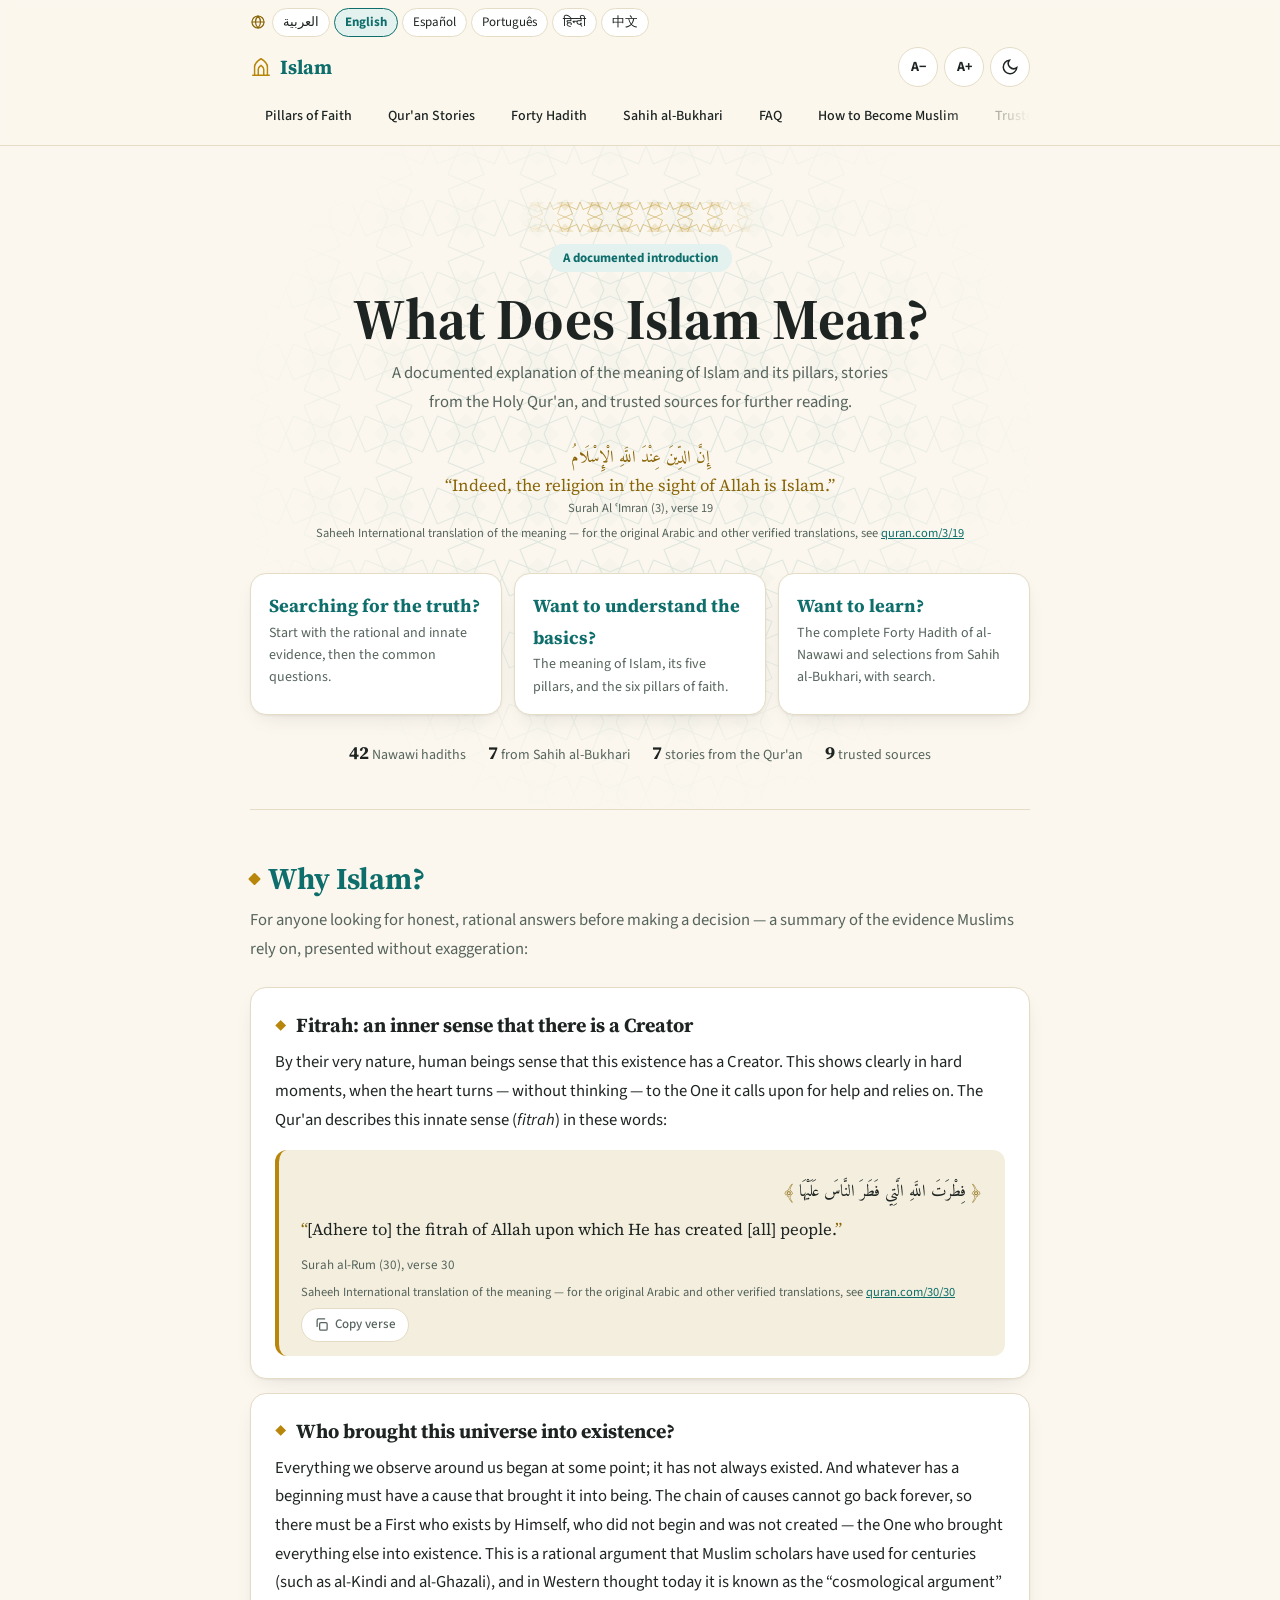
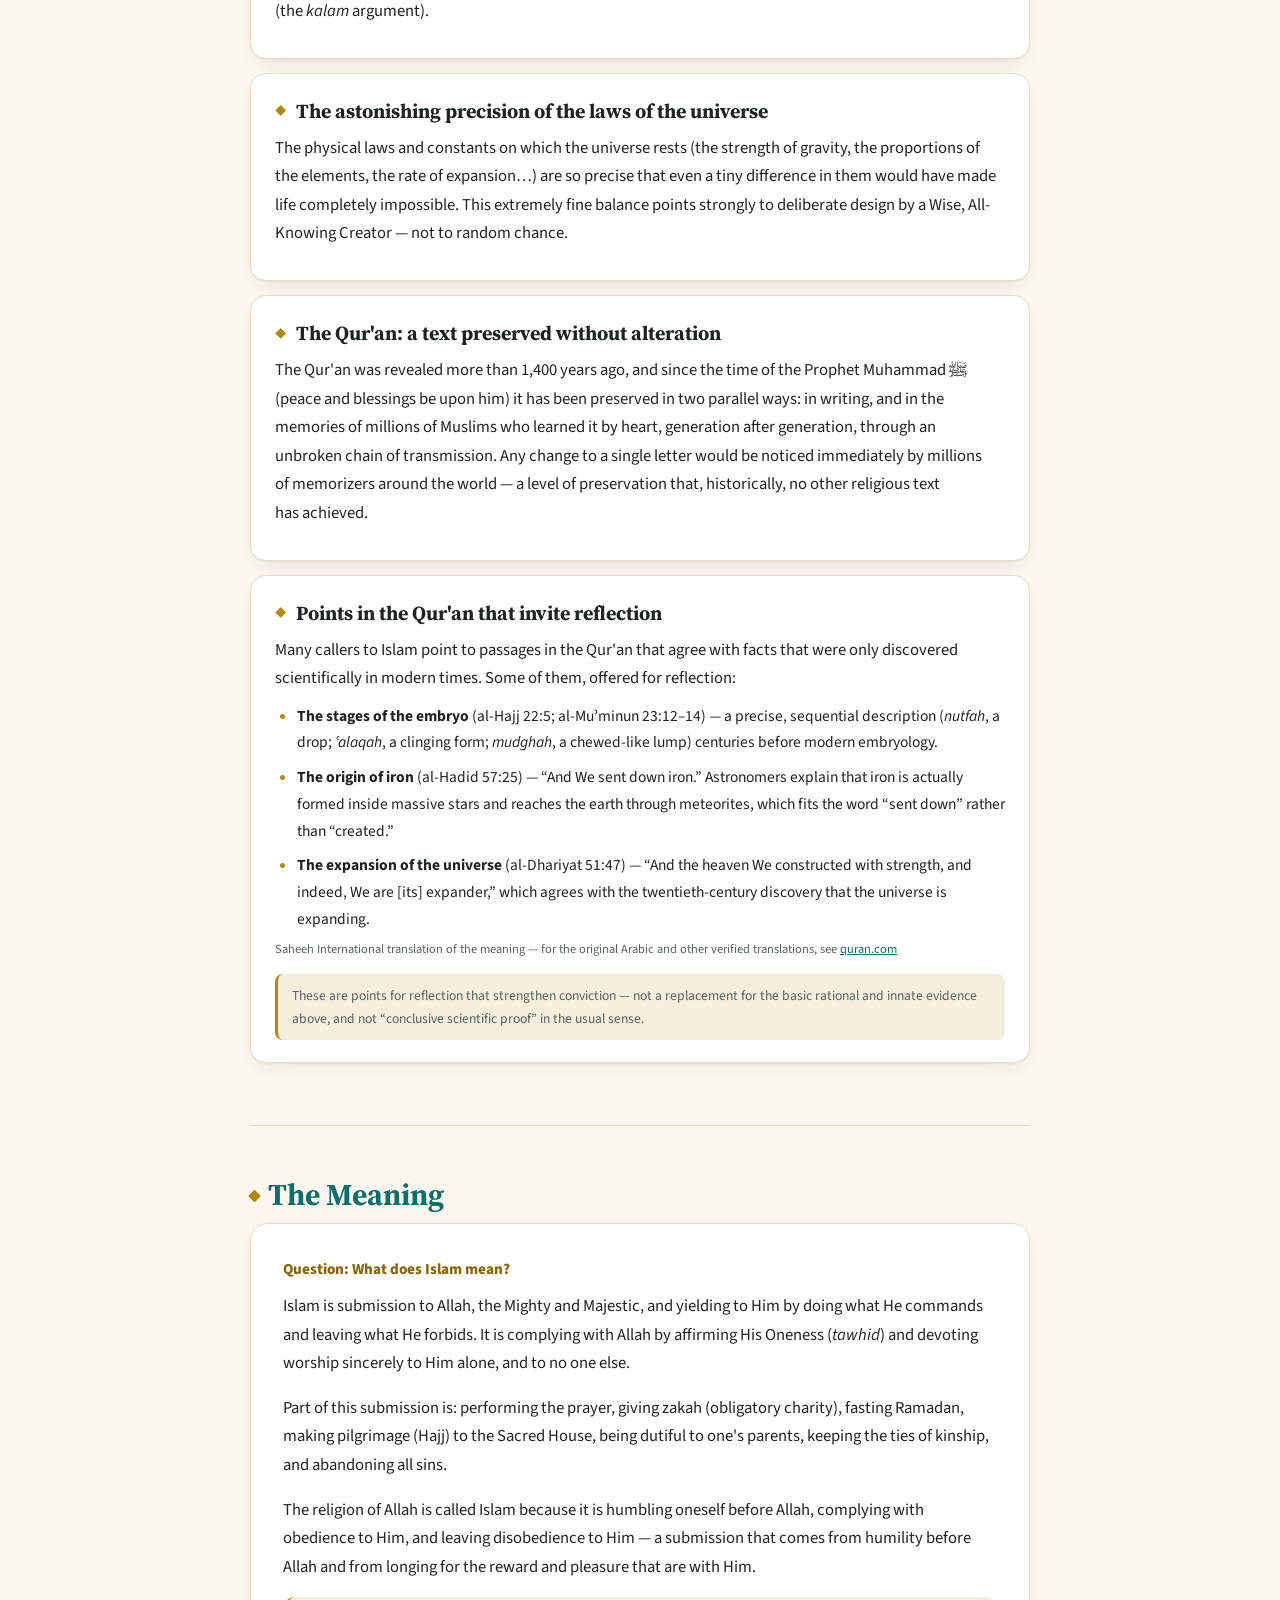
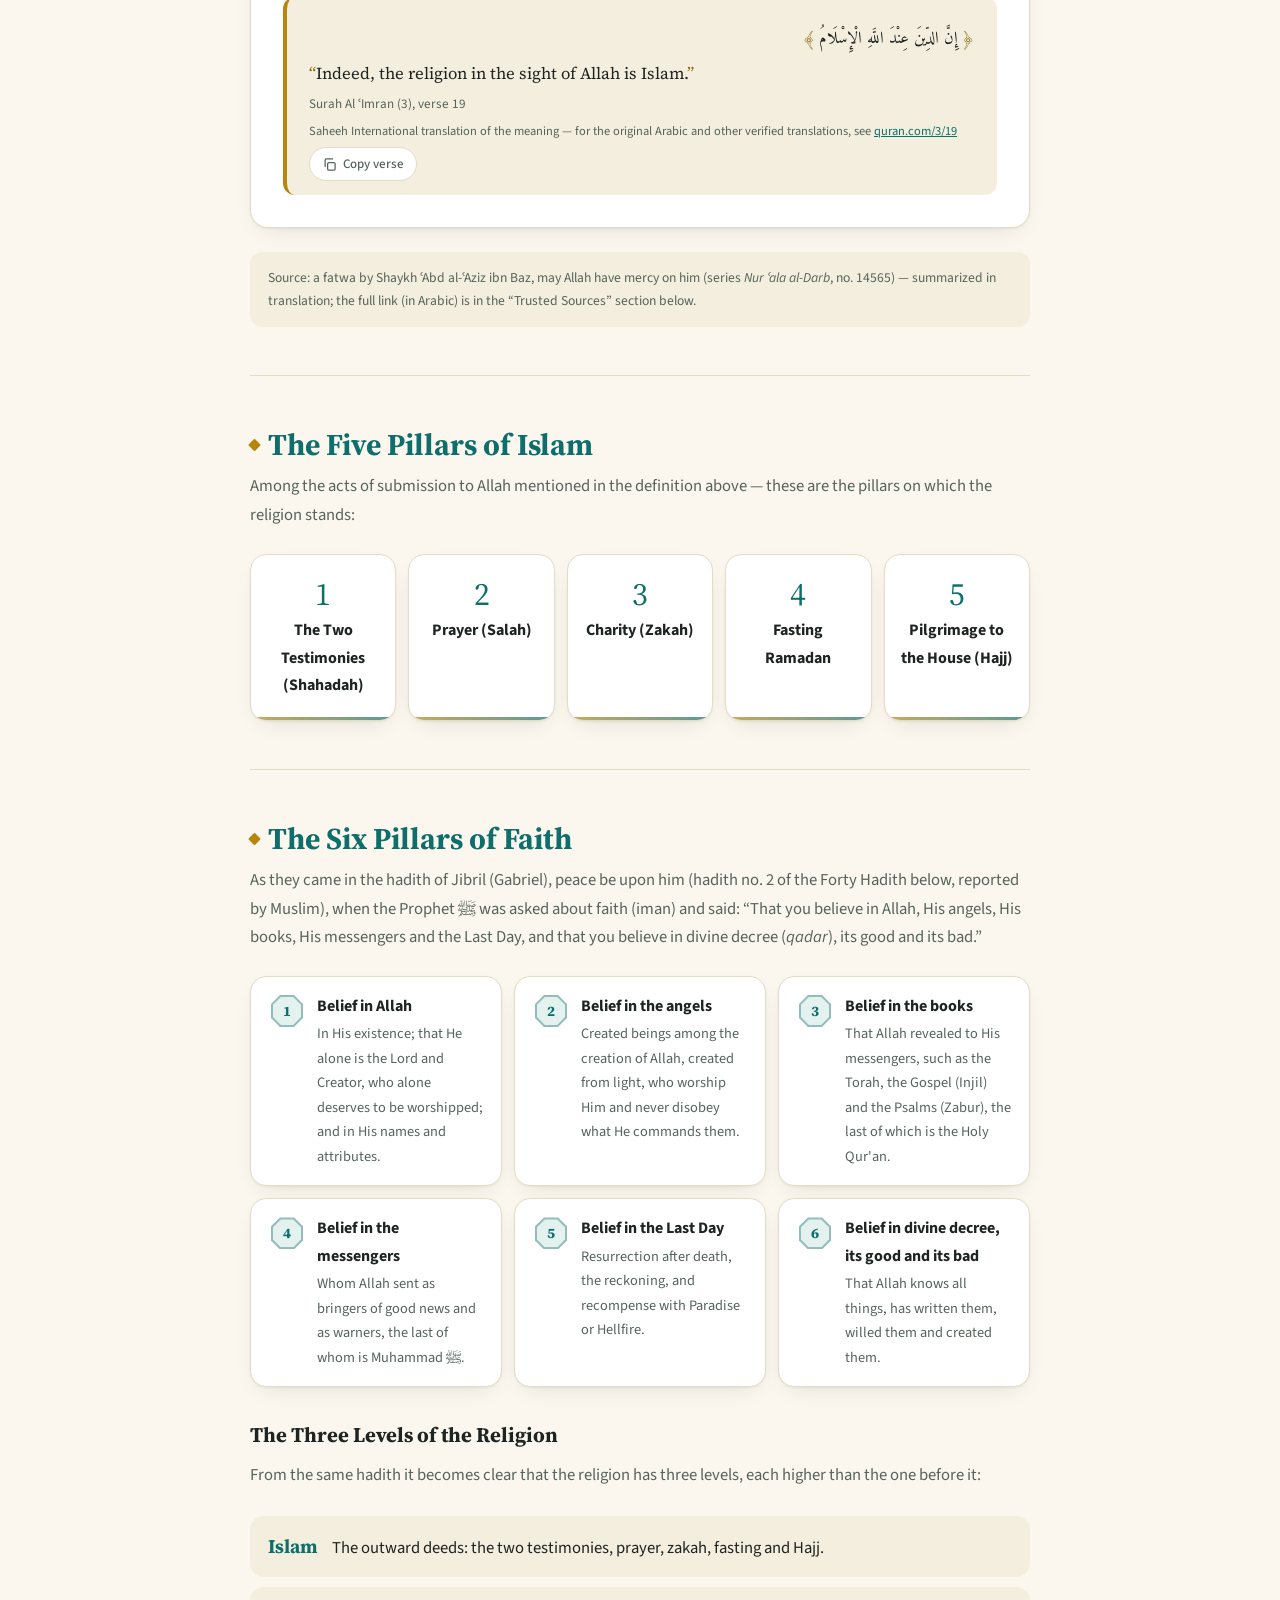
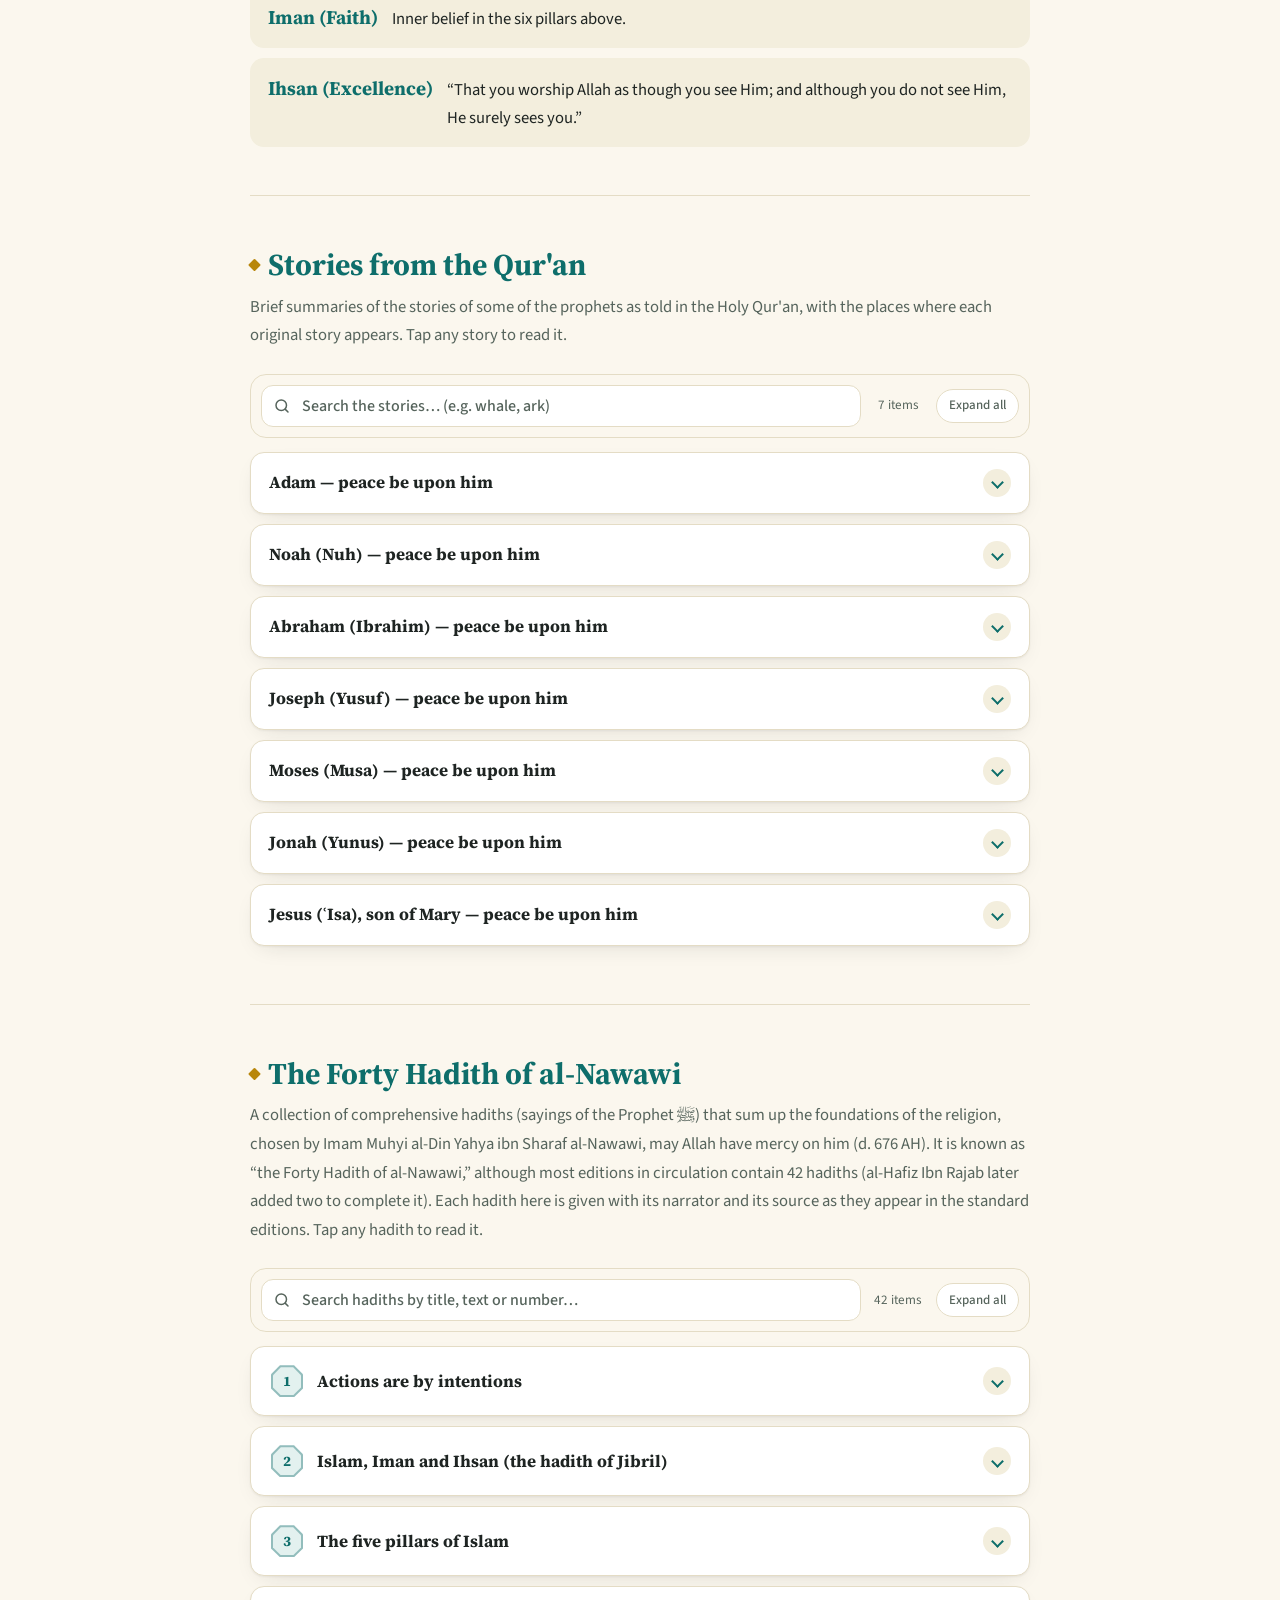
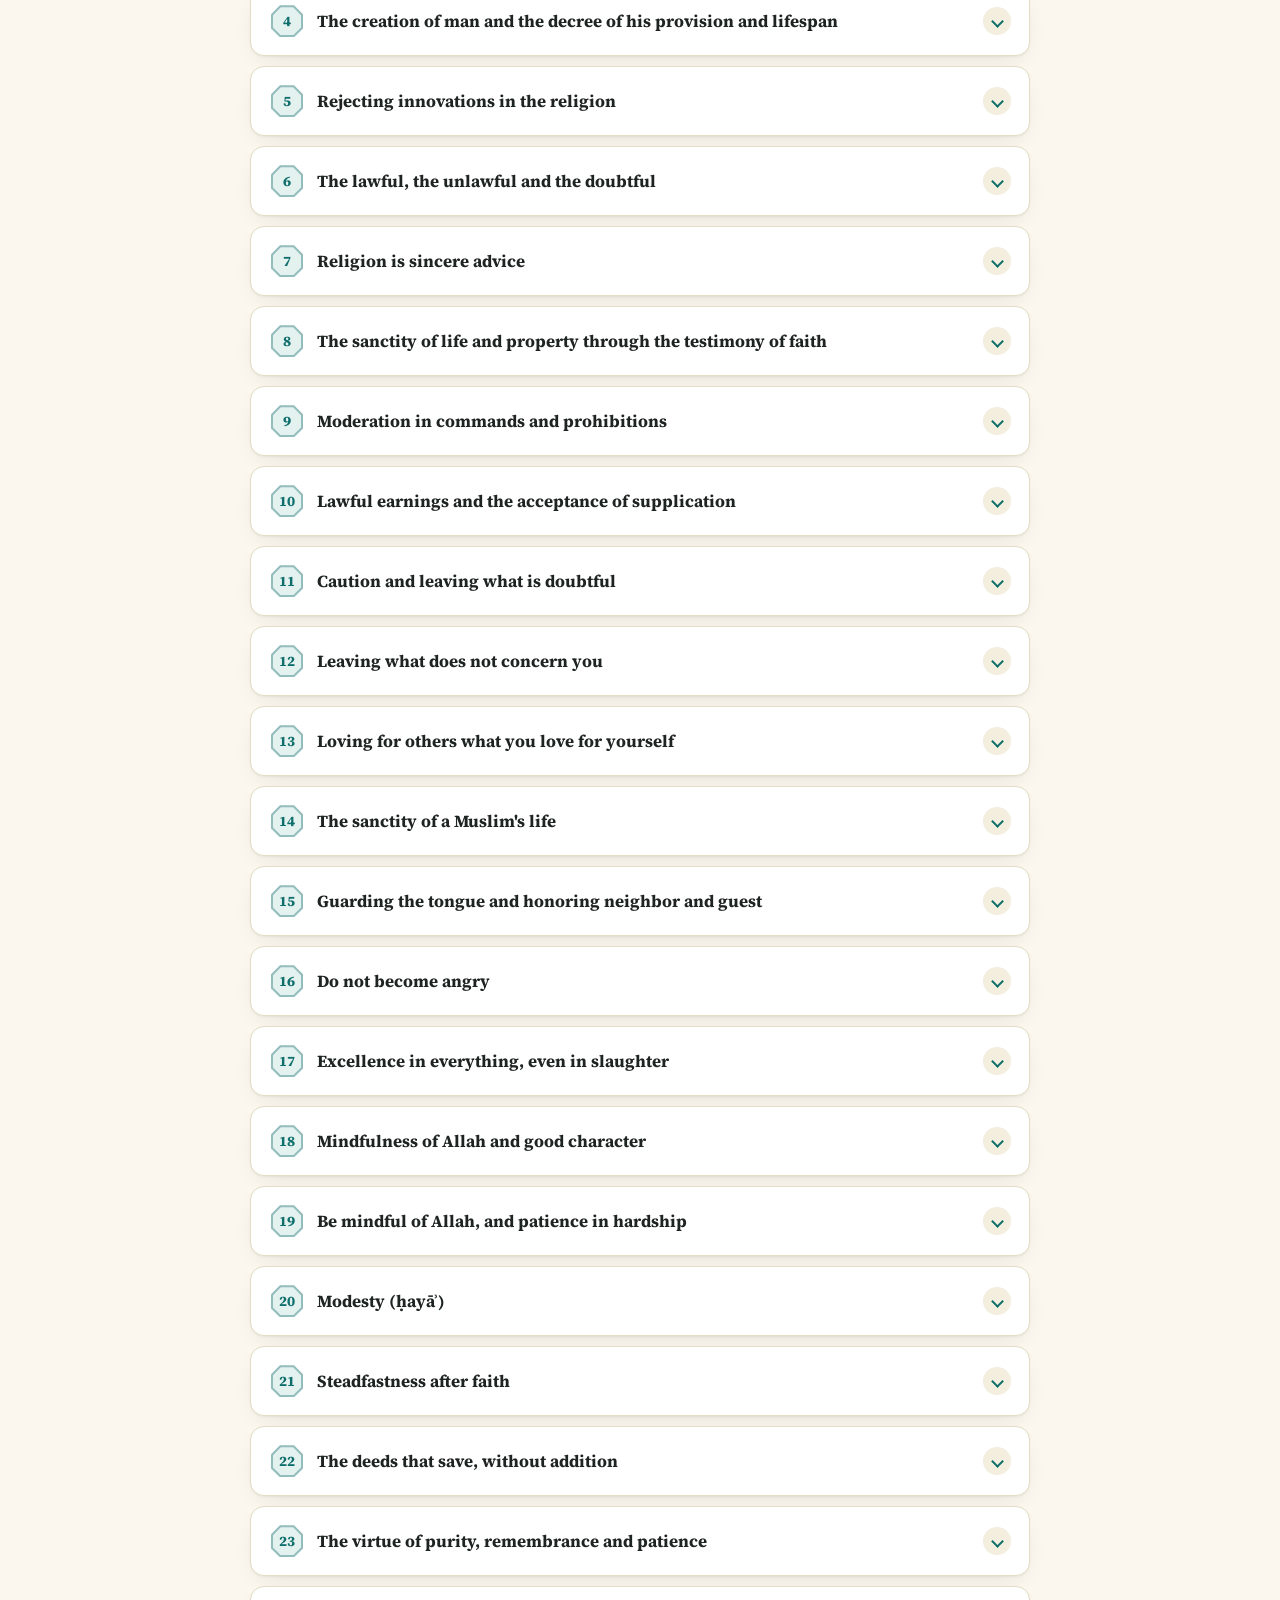
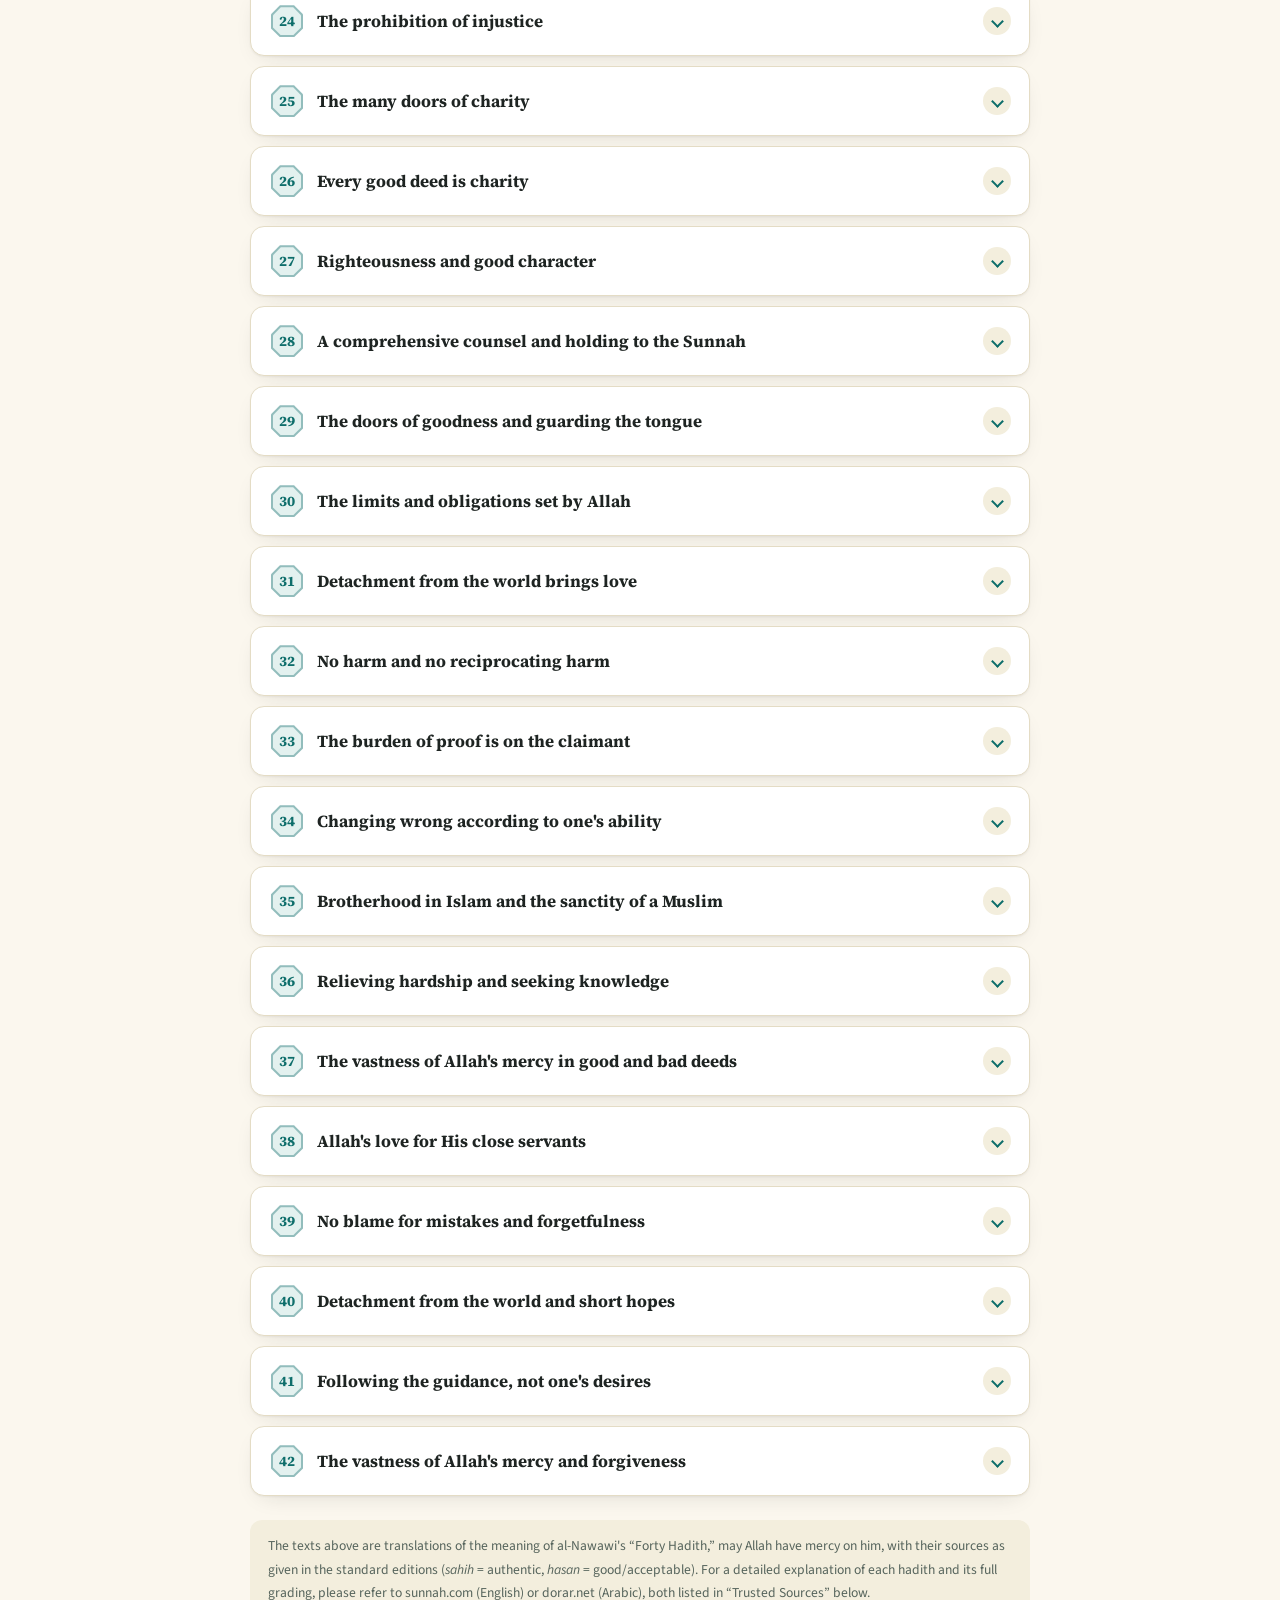
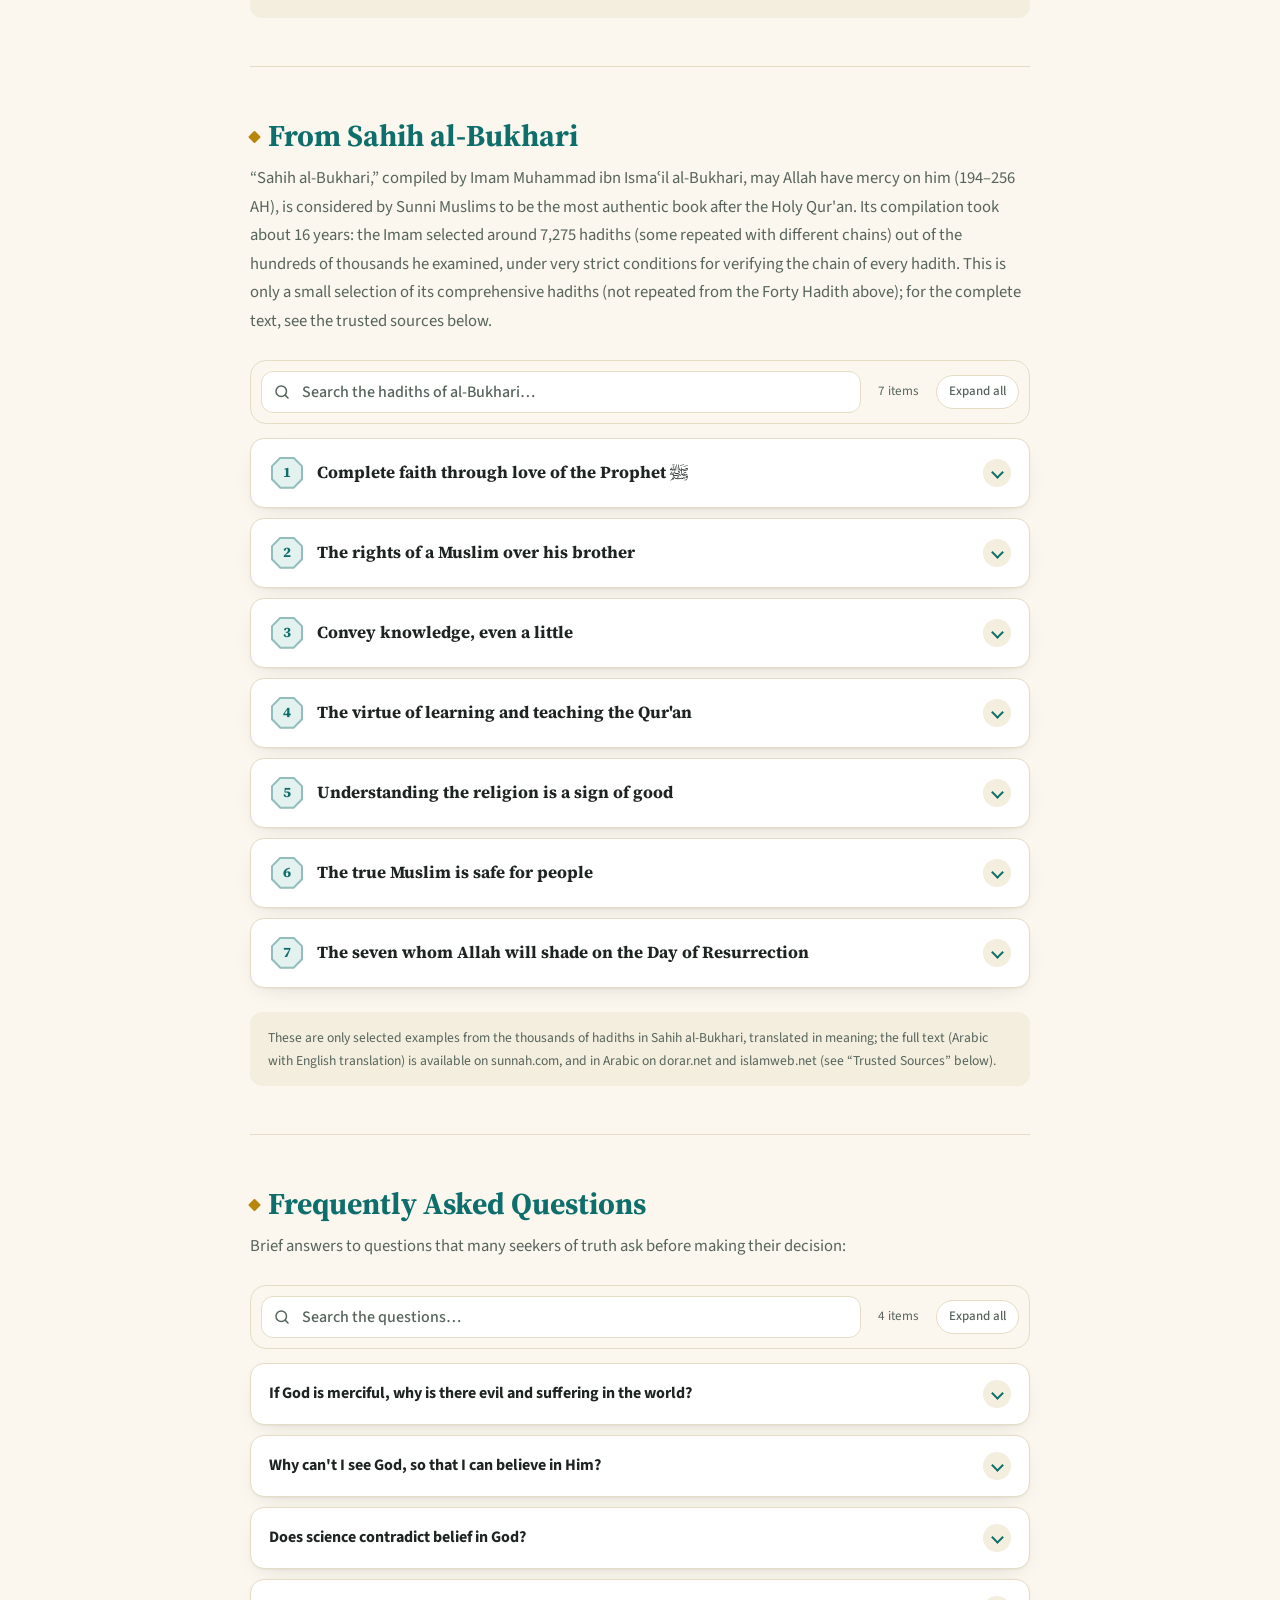
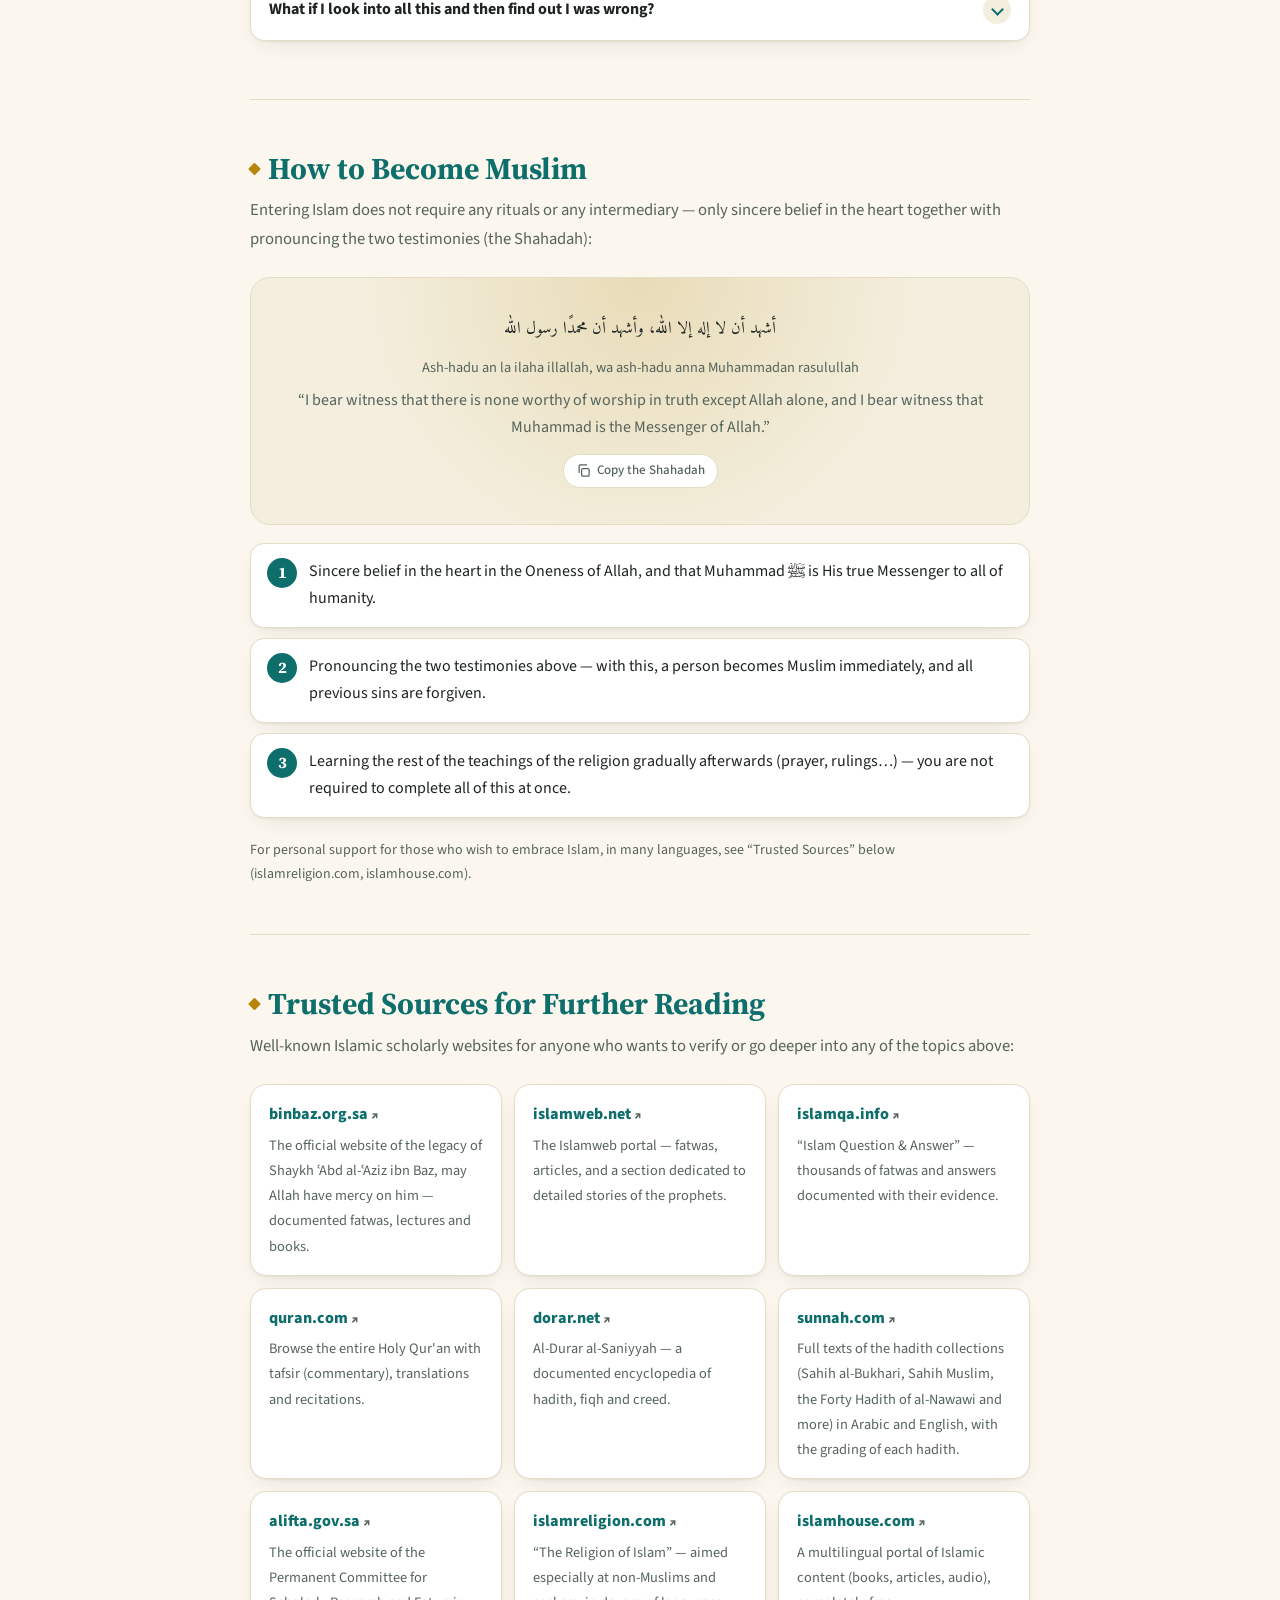
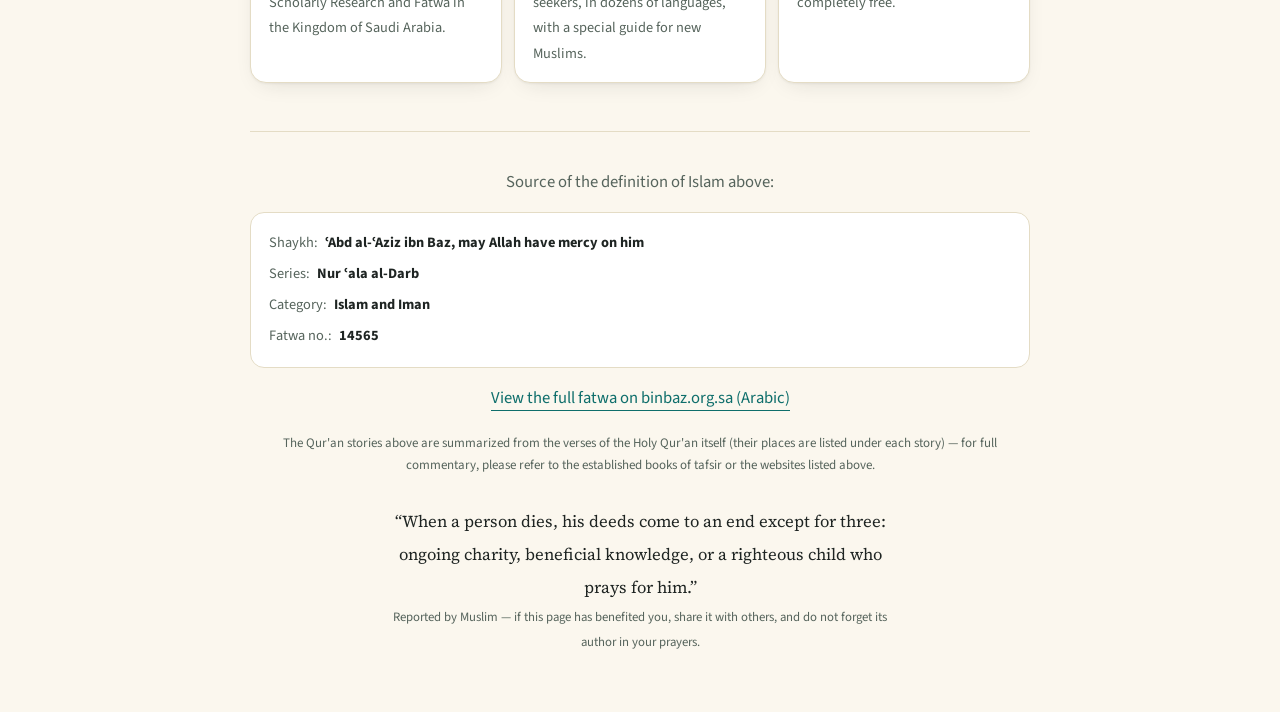
==== en.html @ 499b93d4 "Add files via upload" ====
<!DOCTYPE html>
<html lang="en" dir="ltr" class="ltr">
<head>
<meta charset="UTF-8">
<meta name="viewport" content="width=device-width, initial-scale=1.0">
<title>What Does Islam Mean?</title>
<meta name="description" content="A documented introduction to the meaning of Islam, its pillars, stories of the prophets from the Qur&#x27;an, the Forty Hadith of al-Nawawi, selections from Sahih al-Bukhari, and trusted sources.">
<link rel="alternate" hreflang="ar" href="https://rfgeery.github.io/islam-site/">
<link rel="alternate" hreflang="en" href="https://rfgeery.github.io/islam-site/en.html">
<link rel="alternate" hreflang="es" href="https://rfgeery.github.io/islam-site/es.html">
<link rel="alternate" hreflang="pt" href="https://rfgeery.github.io/islam-site/pt.html">
<link rel="alternate" hreflang="hi" href="https://rfgeery.github.io/islam-site/hi.html">
<link rel="alternate" hreflang="zh-Hans" href="https://rfgeery.github.io/islam-site/zh.html">
<link rel="alternate" hreflang="x-default" href="https://rfgeery.github.io/islam-site/">
<link rel="preconnect" href="https://fonts.googleapis.com">
<link rel="preconnect" href="https://fonts.gstatic.com" crossorigin>
<link rel="stylesheet" href="https://fonts.googleapis.com/css2?family=Amiri:wght@400;700&family=Amiri+Quran&family=Source+Sans+3:wght@400;500;700;800&family=Source+Serif+4:wght@400;700&display=swap">
<link rel="stylesheet" href="styles.css">
</head>
<body>

<div class="progress" aria-hidden="true"><span></span></div>
<a class="skip" href="#why">Skip to content</a>

<nav class="topnav" aria-label="Page sections">
  <div class="langbar" role="navigation" aria-label="Choose language">
    <svg viewBox="0 0 24 24" fill="none" stroke="currentColor" stroke-width="1.8" stroke-linecap="round" stroke-linejoin="round" aria-hidden="true"><circle cx="12" cy="12" r="9"/><path d="M3 12h18M12 3c2.5 2.7 3.8 5.7 3.8 9s-1.3 6.3-3.8 9c-2.5-2.7-3.8-5.7-3.8-9S9.5 5.7 12 3z"/></svg>
    <a href="./" lang="ar" hreflang="ar">العربية</a>
    <a href="en.html" lang="en" hreflang="en" aria-current="page">English</a>
    <a href="es.html" lang="es" hreflang="es">Español</a>
    <a href="pt.html" lang="pt" hreflang="pt">Português</a>
    <a href="hi.html" lang="hi" hreflang="hi">हिन्दी</a>
    <a href="zh.html" lang="zh-Hans" hreflang="zh-Hans">中文</a>
  </div>
  <div class="nav-row">
    <a class="brand" href="#home">
      <svg viewBox="0 0 24 24" fill="none" stroke="currentColor" stroke-width="1.6" stroke-linejoin="round" stroke-linecap="round" aria-hidden="true"><path d="M3 21h18"/><path d="M5 21v-9c0-3.6 3-6.6 7-9 4 2.4 7 5.4 7 9v9"/><path d="M9 21v-6.5c0-1.7 1.2-3.1 3-4.3 1.8 1.2 3 2.6 3 4.3V21"/></svg>
      Islam
    </a>
    <div class="tools">
      <button class="tool" type="button" id="fontDown" aria-label="Decrease text size">A−</button>
      <button class="tool" type="button" id="fontUp" aria-label="Increase text size">A+</button>
      <button class="tool" type="button" id="themeBtn" aria-label="Switch to dark mode">
        <svg class="sun" viewBox="0 0 24 24" fill="none" stroke="currentColor" stroke-width="2" stroke-linecap="round" aria-hidden="true"><path d="M21 12.8A9 9 0 1 1 11.2 3a7 7 0 0 0 9.8 9.8z"/></svg>
        <svg class="moon" viewBox="0 0 24 24" fill="none" stroke="currentColor" stroke-width="2" stroke-linecap="round" aria-hidden="true"><circle cx="12" cy="12" r="4"/><path d="M12 2v2M12 20v2M4.9 4.9l1.4 1.4M17.7 17.7l1.4 1.4M2 12h2M20 12h2M4.9 19.1l1.4-1.4M17.7 6.3l1.4-1.4"/></svg>
      </button>
    </div>
  </div>
  <div class="chips" id="chips">
    <a href="#why">Why Islam</a>
    <a href="#meaning">Meaning</a>
    <a href="#pillars">Pillars of Islam</a>
    <a href="#iman">Pillars of Faith</a>
    <a href="#stories">Qur'an Stories</a>
    <a href="#hadith">Forty Hadith</a>
    <a href="#bukhari">Sahih al-Bukhari</a>
    <a href="#faq">FAQ</a>
    <a href="#shahada">How to Become Muslim</a>
    <a href="#sources">Trusted Sources</a>
  </div>
</nav>

<main class="wrap">
  <header class="hero" id="home">
    <span class="hero-band" aria-hidden="true"></span>
    <div class="eyebrow">A documented introduction</div>
    <h1 class="title">What Does Islam Mean?</h1>
    <p class="subtitle">A documented explanation of the meaning of Islam and its pillars, stories from the Holy Qur'an, and trusted sources for further reading.</p>
    <p class="hero-verse"><span class="ar" lang="ar" dir="rtl">إِنَّ الدِّينَ عِنْدَ اللَّهِ الْإِسْلَامُ</span><span class="tr">“Indeed, the religion in the sight of Allah is Islam.”</span><small>Surah Al ʿImran (3), verse 19</small></p>
    <span class="tr-note">Saheeh International translation of the meaning — for the original Arabic and other verified translations, see <a href="https://quran.com/3/19" target="_blank" rel="noopener">quran.com/3/19</a></span>

    <div class="paths">
      <a class="path" href="#why"><b>Searching for the truth?</b><span>Start with the rational and innate evidence, then the common questions.</span></a>
      <a class="path" href="#meaning"><b>Want to understand the basics?</b><span>The meaning of Islam, its five pillars, and the six pillars of faith.</span></a>
      <a class="path" href="#hadith"><b>Want to learn?</b><span>The complete Forty Hadith of al-Nawawi and selections from Sahih al-Bukhari, with search.</span></a>
    </div>
    <div class="stats" aria-label="Page contents">
      <span><strong>42</strong> Nawawi hadiths</span>
      <span><strong>7</strong> from Sahih al-Bukhari</span>
      <span><strong>7</strong> stories from the Qur'an</span>
      <span><strong>9</strong> trusted sources</span>
    </div>
  </header>

  <section id="why">
    <h2 class="section-title">Why Islam?</h2>
    <p class="section-sub">For anyone looking for honest, rational answers before making a decision — a summary of the evidence Muslims rely on, presented without exaggeration:</p>

    <div class="reason">
      <h3><span class="ico">◆</span> Fitrah: an inner sense that there is a Creator</h3>
      <p>By their very nature, human beings sense that this existence has a Creator. This shows clearly in hard moments, when the heart turns — without thinking — to the One it calls upon for help and relies on. The Qur'an describes this innate sense (<em>fitrah</em>) in these words:</p>
      <div class="verse-box">
        <p class="quote-ar" lang="ar" dir="rtl">فِطْرَتَ اللَّهِ الَّتِي فَطَرَ النَّاسَ عَلَيْهَا</p>
        <p class="quote-tr">[Adhere to] the fitrah of Allah upon which He has created [all] people.</p>
        <div class="verse-ref">Surah al-Rum (30), verse 30</div>
        <span class="tr-note">Saheeh International translation of the meaning — for the original Arabic and other verified translations, see <a href="https://quran.com/30/30" target="_blank" rel="noopener">quran.com/30/30</a></span>
      </div>
    </div>

    <div class="reason">
      <h3><span class="ico">◆</span> Who brought this universe into existence?</h3>
      <p>Everything we observe around us began at some point; it has not always existed. And whatever has a beginning must have a cause that brought it into being. The chain of causes cannot go back forever, so there must be a First who exists by Himself, who did not begin and was not created — the One who brought everything else into existence. This is a rational argument that Muslim scholars have used for centuries (such as al-Kindi and al-Ghazali), and in Western thought today it is known as the “cosmological argument” (the <em>kalam</em> argument).</p>
    </div>

    <div class="reason">
      <h3><span class="ico">◆</span> The astonishing precision of the laws of the universe</h3>
      <p>The physical laws and constants on which the universe rests (the strength of gravity, the proportions of the elements, the rate of expansion…) are so precise that even a tiny difference in them would have made life completely impossible. This extremely fine balance points strongly to deliberate design by a Wise, All-Knowing Creator — not to random chance.</p>
    </div>

    <div class="reason">
      <h3><span class="ico">◆</span> The Qur'an: a text preserved without alteration</h3>
      <p>The Qur'an was revealed more than 1,400 years ago, and since the time of the Prophet Muhammad ﷺ (peace and blessings be upon him) it has been preserved in two parallel ways: in writing, and in the memories of millions of Muslims who learned it by heart, generation after generation, through an unbroken chain of transmission. Any change to a single letter would be noticed immediately by millions of memorizers around the world — a level of preservation that, historically, no other religious text has achieved.</p>
    </div>

    <div class="reason">
      <h3><span class="ico">◆</span> Points in the Qur'an that invite reflection</h3>
      <p>Many callers to Islam point to passages in the Qur'an that agree with facts that were only discovered scientifically in modern times. Some of them, offered for reflection:</p>
      <ul class="mini-list">
        <li><strong>The stages of the embryo</strong> (al-Hajj 22:5; al-Muʾminun 23:12–14) — a precise, sequential description (<em>nutfah</em>, a drop; <em>ʿalaqah</em>, a clinging form; <em>mudghah</em>, a chewed-like lump) centuries before modern embryology.</li>
        <li><strong>The origin of iron</strong> (al-Hadid 57:25) — “And We sent down iron.” Astronomers explain that iron is actually formed inside massive stars and reaches the earth through meteorites, which fits the word “sent down” rather than “created.”</li>
        <li><strong>The expansion of the universe</strong> (al-Dhariyat 51:47) — “And the heaven We constructed with strength, and indeed, We are [its] expander,” which agrees with the twentieth-century discovery that the universe is expanding.</li>
      </ul>
      <span class="tr-note">Saheeh International translation of the meaning — for the original Arabic and other verified translations, see <a href="https://quran.com" target="_blank" rel="noopener">quran.com</a></span>
      <div class="caution">These are points for reflection that strengthen conviction — not a replacement for the basic rational and innate evidence above, and not “conclusive scientific proof” in the usual sense.</div>
    </div>

  </section>

  <section id="meaning">
    <h2 class="section-title">The Meaning</h2>
    <div class="qa-card">
      <div class="question">What does Islam mean?</div>
      <p>Islam is submission to Allah, the Mighty and Majestic, and yielding to Him by doing what He commands and leaving what He forbids. It is complying with Allah by affirming His Oneness (<em>tawhid</em>) and devoting worship sincerely to Him alone, and to no one else.</p>
      <p>Part of this submission is: performing the prayer, giving zakah (obligatory charity), fasting Ramadan, making pilgrimage (Hajj) to the Sacred House, being dutiful to one's parents, keeping the ties of kinship, and abandoning all sins.</p>
      <p>The religion of Allah is called Islam because it is humbling oneself before Allah, complying with obedience to Him, and leaving disobedience to Him — a submission that comes from humility before Allah and from longing for the reward and pleasure that are with Him.</p>
      <div class="verse-box">
        <p class="quote-ar" lang="ar" dir="rtl">إِنَّ الدِّينَ عِنْدَ اللَّهِ الْإِسْلَامُ</p>
        <p class="quote-tr">Indeed, the religion in the sight of Allah is Islam.</p>
        <div class="verse-ref">Surah Al ʿImran (3), verse 19</div>
        <span class="tr-note">Saheeh International translation of the meaning — for the original Arabic and other verified translations, see <a href="https://quran.com/3/19" target="_blank" rel="noopener">quran.com/3/19</a></span>
      </div>
    </div>
    <div class="disclaimer">Source: a fatwa by Shaykh ʿAbd al-ʿAziz ibn Baz, may Allah have mercy on him (series <em>Nur ʿala al-Darb</em>, no. 14565) — summarized in translation; the full link (in Arabic) is in the “Trusted Sources” section below.</div>
  </section>

  <section id="pillars">
    <h2 class="section-title">The Five Pillars of Islam</h2>
    <p class="section-sub">Among the acts of submission to Allah mentioned in the definition above — these are the pillars on which the religion stands:</p>
    <div class="pillars">
      <div class="pillar"><span class="num">1</span><span class="name">The Two Testimonies (Shahadah)</span></div>
      <div class="pillar"><span class="num">2</span><span class="name">Prayer (Salah)</span></div>
      <div class="pillar"><span class="num">3</span><span class="name">Charity (Zakah)</span></div>
      <div class="pillar"><span class="num">4</span><span class="name">Fasting Ramadan</span></div>
      <div class="pillar"><span class="num">5</span><span class="name">Pilgrimage to the House (Hajj)</span></div>
    </div>
  </section>

  <section id="iman">
    <h2 class="section-title">The Six Pillars of Faith</h2>
    <p class="section-sub">As they came in the hadith of Jibril (Gabriel), peace be upon him (hadith no. 2 of the Forty Hadith below, reported by Muslim), when the Prophet ﷺ was asked about faith (iman) and said: “That you believe in Allah, His angels, His books, His messengers and the Last Day, and that you believe in divine decree (<em>qadar</em>), its good and its bad.”</p>
    <div class="iman-grid">
      <div class="iman-item"><span class="hnum">1</span><div><b>Belief in Allah</b><span class="d">In His existence; that He alone is the Lord and Creator, who alone deserves to be worshipped; and in His names and attributes.</span></div></div>
      <div class="iman-item"><span class="hnum">2</span><div><b>Belief in the angels</b><span class="d">Created beings among the creation of Allah, created from light, who worship Him and never disobey what He commands them.</span></div></div>
      <div class="iman-item"><span class="hnum">3</span><div><b>Belief in the books</b><span class="d">That Allah revealed to His messengers, such as the Torah, the Gospel (Injil) and the Psalms (Zabur), the last of which is the Holy Qur'an.</span></div></div>
      <div class="iman-item"><span class="hnum">4</span><div><b>Belief in the messengers</b><span class="d">Whom Allah sent as bringers of good news and as warners, the last of whom is Muhammad ﷺ.</span></div></div>
      <div class="iman-item"><span class="hnum">5</span><div><b>Belief in the Last Day</b><span class="d">Resurrection after death, the reckoning, and recompense with Paradise or Hellfire.</span></div></div>
      <div class="iman-item"><span class="hnum">6</span><div><b>Belief in divine decree, its good and its bad</b><span class="d">That Allah knows all things, has written them, willed them and created them.</span></div></div>
    </div>

    <h3 class="sub-h">The Three Levels of the Religion</h3>
    <p class="section-sub" style="margin-bottom:12px">From the same hadith it becomes clear that the religion has three levels, each higher than the one before it:</p>
    <div class="levels">
      <div class="level"><span class="lv">Islam</span><p>The outward deeds: the two testimonies, prayer, zakah, fasting and Hajj.</p></div>
      <div class="level"><span class="lv">Iman (Faith)</span><p>Inner belief in the six pillars above.</p></div>
      <div class="level"><span class="lv">Ihsan (Excellence)</span><p>“That you worship Allah as though you see Him; and although you do not see Him, He surely sees you.”</p></div>
    </div>
  </section>

  <section id="stories">
    <h2 class="section-title">Stories from the Qur'an</h2>
    <p class="section-sub">Brief summaries of the stories of some of the prophets as told in the Holy Qur'an, with the places where each original story appears. Tap any story to read it.</p>

    <details class="story">
      <summary><span class="name">Adam — peace be upon him</span><span class="chev">▸</span></summary>
      <div class="story-body">
        <p>Allah created Adam from dust, breathed into him of the spirit He created, and taught him the names of all things. Then He commanded the angels to prostrate to him, and they all prostrated except Iblis (Satan), who was arrogant and refused, so Allah expelled him from His mercy. Allah let Adam and his wife Hawwaʾ (Eve) dwell in Paradise and forbade them to eat from one particular tree. Satan whispered to them until they ate from it; then they regretted it and turned to Allah in repentance, and He accepted their repentance and sent them down to the earth, to be its first successors (stewards).</p>
        <span class="story-ref">Qur'an: al-Baqarah 2:30–39 · al-Aʿraf 7:11–25 · Ta-Ha 20:115–123</span>
        <span class="tr-note">Quotations from the Qur'an are given in translation of their meaning (mostly Saheeh International) — for the original Arabic and verified translations, see <a href="https://quran.com" target="_blank" rel="noopener">quran.com</a></span>
      </div>
    </details>

    <details class="story">
      <summary><span class="name">Noah (Nuh) — peace be upon him</span><span class="chev">▸</span></summary>
      <div class="story-body">
        <p>Allah sent him to his people to call them to worship Allah alone and to abandon the worship of idols. He remained among them for a thousand years less fifty, calling them night and day, yet only a few of them believed. Allah commanded him to build an ark, and he carried in it those who believed with him, and a pair of every kind of creature. Then Allah sent the flood, which drowned the disbelievers, and Noah and those with him in the ark were saved by the mercy of Allah.</p>
        <span class="story-ref">Qur'an: Hud 11:25–49 · Surah Nuh (71) in full · al-ʿAnkabut 29:14</span>
        <span class="tr-note">Quotations from the Qur'an are given in translation of their meaning (mostly Saheeh International) — for the original Arabic and verified translations, see <a href="https://quran.com" target="_blank" rel="noopener">quran.com</a></span>
      </div>
    </details>

    <details class="story">
      <summary><span class="name">Abraham (Ibrahim) — peace be upon him</span><span class="chev">▸</span></summary>
      <div class="story-body">
        <p>Abraham grew up among a people who worshipped idols and heavenly bodies. He called them to the Oneness of Allah with argument and proof, and he broke their idols. His people tried to burn him as punishment, but Allah saved him from the fire unharmed. Allah commanded him to build the Kaʿbah together with his son Ishmael (Ismaʿil), peace be upon them both. He was tested with Allah's command to sacrifice his son, and when he submitted to his Lord's command, Allah ransomed the son with a great sacrifice in his place.</p>
        <span class="story-ref">Qur'an: al-Anbiyaʾ 21:51–70 · al-Saffat 37:83–113 · al-Baqarah 2:124–129</span>
        <span class="tr-note">Quotations from the Qur'an are given in translation of their meaning (mostly Saheeh International) — for the original Arabic and verified translations, see <a href="https://quran.com" target="_blank" rel="noopener">quran.com</a></span>
      </div>
    </details>

    <details class="story">
      <summary><span class="name">Joseph (Yusuf) — peace be upon him</span><span class="chev">▸</span></summary>
      <div class="story-body">
        <p>Joseph saw a dream, and his brothers envied him because of it. They threw him into a well and left him there. Some travellers pulled him out, and he was sold as a slave in Egypt. There, the wife of his master tried to seduce him, but he refused and Allah protected him. He was unjustly imprisoned for years; then he interpreted the king's dreams, was released, and the king put him in charge of the storehouses of Egypt because of his trustworthiness and good management. In the end, Allah reunited him with his father and brothers after long years of separation and sorrow.</p>
        <span class="story-ref">Qur'an: Surah Yusuf (12) in full</span>
        <span class="tr-note">Quotations from the Qur'an are given in translation of their meaning (mostly Saheeh International) — for the original Arabic and verified translations, see <a href="https://quran.com" target="_blank" rel="noopener">quran.com</a></span>
      </div>
    </details>

    <details class="story">
      <summary><span class="name">Moses (Musa) — peace be upon him</span><span class="chev">▸</span></summary>
      <div class="story-body">
        <p>Moses was born at a time when Pharaoh was ordering the killing of the sons of the Children of Israel. Allah inspired his mother to place him in a chest and cast it into the river, and Pharaoh's household picked him up, so he was raised in Pharaoh's palace. Allah sent him as a messenger to Pharaoh, calling him to the Oneness of Allah and to let the Children of Israel go with him. Allah showed many signs at his hands, and parted the sea to save the Children of Israel, who crossed it; and Allah drowned Pharaoh and his soldiers when they followed them into it.</p>
        <span class="story-ref">Qur'an: al-Qasas 28:1–43 · al-Aʿraf 7:103–156 · al-Shuʿaraʾ 26:10–68</span>
        <span class="tr-note">Quotations from the Qur'an are given in translation of their meaning (mostly Saheeh International) — for the original Arabic and verified translations, see <a href="https://quran.com" target="_blank" rel="noopener">quran.com</a></span>
      </div>
    </details>

    <details class="story">
      <summary><span class="name">Jonah (Yunus) — peace be upon him</span><span class="chev">▸</span></summary>
      <div class="story-body">
        <p>After calling his people for a long time, Jonah became angry with them and left them before Allah had permitted him to do so. He boarded a ship at sea, and the great fish (whale) swallowed him, and he was in its belly in layers of darkness. He called upon Allah in repentance, admitting his mistake, glorifying Allah with His praise and affirming His Oneness. Allah answered his prayer and saved him from the belly of the fish; then he returned to his people, and they all believed in him.</p>
        <span class="story-ref">Qur'an: al-Anbiyaʾ 21:87–88 · al-Saffat 37:139–148 · Surah Yunus (10)</span>
        <span class="tr-note">Quotations from the Qur'an are given in translation of their meaning (mostly Saheeh International) — for the original Arabic and verified translations, see <a href="https://quran.com" target="_blank" rel="noopener">quran.com</a></span>
      </div>
    </details>

    <details class="story">
      <summary><span class="name">Jesus (ʿIsa), son of Mary — peace be upon him</span><span class="chev">▸</span></summary>
      <div class="story-body">
        <p>The angels gave Mary (Maryam) — the righteous woman whom Allah had chosen and purified — the good news of a son whose name would be “the Messiah, Jesus, the son of Mary.” She said: “My Lord, how will I have a child when no man has touched me?” The answer came: “Such is Allah; He creates what He wills. When He decrees a matter, He only says to it, ‘Be,’ and it is.” So Jesus was born without a father, by the power of Allah alone. The Qur'an makes this easier to understand with the example of Adam, whom Allah created from dust with neither father nor mother (Al ʿImran 3:59).</p>
        <p>When she brought him to her people and they accused her, she pointed to him while he was still in the cradle, and Allah made him speak to clear his mother's name. The first words he said were: “Indeed, I am the servant of Allah. He has given me the Scripture and made me a prophet” (Maryam 19:30) — so the very first way he described himself was as a servant of Allah.</p>
        <p>Allah gave him the Gospel (Injil), containing guidance and light, and supported him with great miracles — every one of which he connected to the permission of Allah, not to any power of his own: “I design for you from clay [that which is] like the form of a bird, then I breathe into it and it becomes a bird by permission of Allah. And I cure the blind and the leper, and I give life to the dead — by permission of Allah” (Al ʿImran 3:49). The same meaning is repeated in al-Maʾidah 5:110 with the words “by My permission.” The miracle is the act of Allah, and Jesus is a messenger through whose hands it takes place.</p>
        <p>His call to the Children of Israel was the Oneness of God: “Indeed, Allah is my Lord and your Lord, so worship Him. That is the straight path” (Al ʿImran 3:51). And he gave good news of a messenger to come after him: “…and bringing good tidings of a messenger to come after me, whose name is Ahmad” (al-Saff 61:6). The disciples believed in him and said: “We believe in Allah and testify that we are Muslims [submitting to Him]” (Al ʿImran 3:52). Others rejected him and wanted to kill him, but Allah saved him: “And they did not kill him, nor did they crucify him; but [another] was made to resemble him to them… Rather, Allah raised him to Himself” (al-Nisaʾ 4:157–158).</p>
        <p>The Qur'an describes a scene in which Allah asks Jesus: “Did you say to the people, ‘Take me and my mother as deities besides Allah’?” And Jesus himself declares his innocence: “Exalted are You! It was not for me to say that to which I have no right… I said not to them except what You commanded me — to worship Allah, my Lord and your Lord” (al-Maʾidah 5:116–117). He was never too proud to be a servant of Allah (al-Nisaʾ 4:172), and “it is not appropriate for the Most Merciful that He should take a son” (Maryam 19:92).</p>
        <p><strong>And so Jesus and Muhammad ﷺ meet in one single message:</strong> their Lord is One — Allah; both are servants of Allah and His messengers; and both called to the worship of Allah alone, without partner. This is the meaning of “Islam” in the Qur'an: submission to Allah alone, the religion of all the prophets: “He has ordained for you of religion what He enjoined upon Noah and that which We have revealed to you, and what We enjoined upon Abraham and Moses and Jesus — to establish the religion and not be divided therein” (al-Shura 42:13). That is why a Muslim believes in Jesus, loves him and honors him, saying: “We make no distinction between any of them, and we are Muslims [submitting] to Him” (Al ʿImran 3:84). And the Prophet ﷺ said: “I am the closest of people to Jesus, son of Mary, in this world and the Hereafter. The prophets are brothers of one father; their mothers are different, but their religion is one” (reported by al-Bukhari).</p>
        <span class="story-ref">Qur'an: Al ʿImran 3:42–59, 84 · Maryam 19:16–36, 88–93 · al-Maʾidah 5:46, 110–117 · al-Nisaʾ 4:157–158, 171–172 · al-Saff 61:6 · al-Shura 42:13</span>
        <span class="tr-note">Quotations from the Qur'an are given in translation of their meaning (mostly Saheeh International) — for the original Arabic and verified translations, see <a href="https://quran.com" target="_blank" rel="noopener">quran.com</a></span>
        <span class="tr-note">Translation of the meaning, not an official text — for the full Arabic text and a verified translation, see <a href="https://sunnah.com/bukhari" target="_blank" rel="noopener">sunnah.com/bukhari</a></span>
      </div>
    </details>

  </section>

  <section id="hadith">
    <h2 class="section-title">The Forty Hadith of al-Nawawi</h2>
    <p class="section-sub">A collection of comprehensive hadiths (sayings of the Prophet ﷺ) that sum up the foundations of the religion, chosen by Imam Muhyi al-Din Yahya ibn Sharaf al-Nawawi, may Allah have mercy on him (d. 676 AH). It is known as “the Forty Hadith of al-Nawawi,” although most editions in circulation contain 42 hadiths (al-Hafiz Ibn Rajab later added two to complete it). Each hadith here is given with its narrator and its source as they appear in the standard editions. Tap any hadith to read it.</p>

    <details class="story hadith">
      <summary><span class="hnum">1</span><span class="name">Actions are by intentions</span><span class="chev">▸</span></summary>
      <div class="story-body">
        <p class="hadith-text">“Actions are only by intentions, and every person will have only what he intended. So whoever emigrated for Allah and His Messenger, his emigration is for Allah and His Messenger; and whoever emigrated for some worldly gain or to marry a woman, his emigration is for what he emigrated for.”</p>
        <p class="hadith-narrator">Narrated by ʿUmar ibn al-Khattab</p>
        <span class="story-ref">Reported by al-Bukhari and Muslim</span>
        <span class="tr-note">Translation of the meaning, not an official text — for the full Arabic text and a verified translation, see <a href="https://sunnah.com/nawawi40:1" target="_blank" rel="noopener">sunnah.com/nawawi40:1</a></span>
      </div>
    </details>

    <details class="story hadith">
      <summary><span class="hnum">2</span><span class="name">Islam, Iman and Ihsan (the hadith of Jibril)</span><span class="chev">▸</span></summary>
      <div class="story-body">
        <p class="hadith-text">“While we were sitting with the Messenger of Allah ﷺ one day, a man appeared before us whose clothes were extremely white and whose hair was extremely black; no sign of travel could be seen on him, and none of us knew him. He sat down by the Prophet ﷺ, rested his knees against his knees, and said: ‘O Muhammad, tell me about Islam.’ The Messenger of Allah ﷺ said: ‘Islam is that you testify that there is no god but Allah and that Muhammad is the Messenger of Allah, establish the prayer, give the zakah, fast Ramadan, and make pilgrimage to the House if you are able to.’ He said: ‘You have spoken truly.’ He said: ‘Then tell me about Iman (faith).’ He said: ‘That you believe in Allah, His angels, His books, His messengers and the Last Day, and that you believe in divine decree, its good and its bad.’ He said: ‘You have spoken truly.’ He said: ‘Then tell me about Ihsan (excellence).’ He said: ‘That you worship Allah as though you see Him; and although you do not see Him, He surely sees you.’ Then he left, and the Prophet ﷺ said: ‘O ʿUmar, do you know who the questioner was?’ I said: ‘Allah and His Messenger know best.’ He said: ‘That was Jibril (Gabriel); he came to teach you your religion.’”</p>
        <p class="hadith-narrator">Narrated by ʿUmar ibn al-Khattab</p>
        <span class="story-ref">Reported by Muslim</span>
        <span class="tr-note">Translation of the meaning, not an official text — for the full Arabic text and a verified translation, see <a href="https://sunnah.com/nawawi40:2" target="_blank" rel="noopener">sunnah.com/nawawi40:2</a></span>
      </div>
    </details>

    <details class="story hadith">
      <summary><span class="hnum">3</span><span class="name">The five pillars of Islam</span><span class="chev">▸</span></summary>
      <div class="story-body">
        <p class="hadith-text">“Islam is built upon five: testifying that there is no god but Allah and that Muhammad is the Messenger of Allah, establishing the prayer, giving the zakah, pilgrimage to the House, and fasting Ramadan.”</p>
        <p class="hadith-narrator">Narrated by ʿAbdullah ibn ʿUmar</p>
        <span class="story-ref">Reported by al-Bukhari and Muslim</span>
        <span class="tr-note">Translation of the meaning, not an official text — for the full Arabic text and a verified translation, see <a href="https://sunnah.com/nawawi40:3" target="_blank" rel="noopener">sunnah.com/nawawi40:3</a></span>
      </div>
    </details>

    <details class="story hadith">
      <summary><span class="hnum">4</span><span class="name">The creation of man and the decree of his provision and lifespan</span><span class="chev">▸</span></summary>
      <div class="story-body">
        <p class="hadith-text">“The creation of each one of you is gathered in his mother's womb for forty days; then he becomes an ʿalaqah (clinging form) for a like period; then a mudghah (lump of flesh) for a like period. Then the angel is sent to him, who breathes the soul into him, and he is commanded with four matters: to write down his provision, his lifespan, his deeds, and whether he will be wretched or happy… By the One in whose hand is my soul, one of you may do the deeds of the people of Paradise until there is only an arm's length between him and it, and then what has been written overtakes him, so he does the deeds of the people of the Fire and enters it.”</p>
        <p class="hadith-narrator">Narrated by ʿAbdullah ibn Masʿud</p>
        <span class="story-ref">Reported by al-Bukhari and Muslim</span>
        <span class="tr-note">Translation of the meaning, not an official text — for the full Arabic text and a verified translation, see <a href="https://sunnah.com/nawawi40:4" target="_blank" rel="noopener">sunnah.com/nawawi40:4</a></span>
      </div>
    </details>

    <details class="story hadith">
      <summary><span class="hnum">5</span><span class="name">Rejecting innovations in the religion</span><span class="chev">▸</span></summary>
      <div class="story-body">
        <p class="hadith-text">“Whoever introduces into this matter of ours (the religion) something that is not part of it, it will be rejected.” In a narration of Muslim: “Whoever does a deed that is not in accordance with our matter, it will be rejected.”</p>
        <p class="hadith-narrator">Narrated by ʿAʾishah</p>
        <span class="story-ref">Reported by al-Bukhari and Muslim</span>
        <span class="tr-note">Translation of the meaning, not an official text — for the full Arabic text and a verified translation, see <a href="https://sunnah.com/nawawi40:5" target="_blank" rel="noopener">sunnah.com/nawawi40:5</a></span>
      </div>
    </details>

    <details class="story hadith">
      <summary><span class="hnum">6</span><span class="name">The lawful, the unlawful and the doubtful</span><span class="chev">▸</span></summary>
      <div class="story-body">
        <p class="hadith-text">“The lawful is clear and the unlawful is clear, and between them are doubtful matters which many people do not know. So whoever guards against the doubtful matters has protected his religion and his honor, and whoever falls into the doubtful matters falls into the unlawful… Truly, in the body there is a morsel of flesh which, if it is sound, the whole body is sound, and if it is corrupt, the whole body is corrupt. Truly, it is the heart.”</p>
        <p class="hadith-narrator">Narrated by al-Nuʿman ibn Bashir</p>
        <span class="story-ref">Reported by al-Bukhari and Muslim</span>
        <span class="tr-note">Translation of the meaning, not an official text — for the full Arabic text and a verified translation, see <a href="https://sunnah.com/nawawi40:6" target="_blank" rel="noopener">sunnah.com/nawawi40:6</a></span>
      </div>
    </details>

    <details class="story hadith">
      <summary><span class="hnum">7</span><span class="name">Religion is sincere advice</span><span class="chev">▸</span></summary>
      <div class="story-body">
        <p class="hadith-text">“The religion is sincerity (naṣīḥah).” We said: “To whom?” He said: “To Allah, to His Book, to His Messenger, and to the leaders of the Muslims and their common people.”</p>
        <p class="hadith-narrator">Narrated by Tamim al-Dari</p>
        <span class="story-ref">Reported by Muslim</span>
        <span class="tr-note">Translation of the meaning, not an official text — for the full Arabic text and a verified translation, see <a href="https://sunnah.com/nawawi40:7" target="_blank" rel="noopener">sunnah.com/nawawi40:7</a></span>
      </div>
    </details>

    <details class="story hadith">
      <summary><span class="hnum">8</span><span class="name">The sanctity of life and property through the testimony of faith</span><span class="chev">▸</span></summary>
      <div class="story-body">
        <p class="hadith-text">“I have been commanded to fight the people until they testify that there is no god but Allah, and that Muhammad is the Messenger of Allah, establish the prayer and give the zakah. If they do that, their blood and their wealth are protected from me, except by the right of Islam, and their reckoning is with Allah.”</p>
        <p class="hadith-narrator">Narrated by ʿAbdullah ibn ʿUmar</p>
        <span class="story-ref">Reported by al-Bukhari and Muslim</span>
        <span class="tr-note">Translation of the meaning, not an official text — for the full Arabic text and a verified translation, see <a href="https://sunnah.com/nawawi40:8" target="_blank" rel="noopener">sunnah.com/nawawi40:8</a></span>
      </div>
    </details>

    <details class="story hadith">
      <summary><span class="hnum">9</span><span class="name">Moderation in commands and prohibitions</span><span class="chev">▸</span></summary>
      <div class="story-body">
        <p class="hadith-text">“What I have forbidden you, avoid; and what I have commanded you, do as much of it as you are able. Those before you were destroyed only because of their excessive questioning and their disagreeing with their prophets.”</p>
        <p class="hadith-narrator">Narrated by Abu Hurayrah</p>
        <span class="story-ref">Reported by al-Bukhari and Muslim</span>
        <span class="tr-note">Translation of the meaning, not an official text — for the full Arabic text and a verified translation, see <a href="https://sunnah.com/nawawi40:9" target="_blank" rel="noopener">sunnah.com/nawawi40:9</a></span>
      </div>
    </details>

    <details class="story hadith">
      <summary><span class="hnum">10</span><span class="name">Lawful earnings and the acceptance of supplication</span><span class="chev">▸</span></summary>
      <div class="story-body">
        <p class="hadith-text">“Allah the Exalted is good and accepts only what is good…” Then he mentioned a man who travels far, disheveled and dusty, stretching his hands to the sky: “O Lord! O Lord!” — while his food is unlawful, his drink is unlawful, his clothing is unlawful, and he has been nourished with the unlawful: “So how can he be answered?”</p>
        <p class="hadith-narrator">Narrated by Abu Hurayrah</p>
        <span class="story-ref">Reported by Muslim</span>
        <span class="tr-note">Translation of the meaning, not an official text — for the full Arabic text and a verified translation, see <a href="https://sunnah.com/nawawi40:10" target="_blank" rel="noopener">sunnah.com/nawawi40:10</a></span>
      </div>
    </details>

    <details class="story hadith">
      <summary><span class="hnum">11</span><span class="name">Caution and leaving what is doubtful</span><span class="chev">▸</span></summary>
      <div class="story-body">
        <p class="hadith-text">“Leave what makes you doubt for what does not make you doubt.”</p>
        <p class="hadith-narrator">Narrated by al-Hasan ibn ʿAli</p>
        <span class="story-ref">Reported by al-Tirmidhi and al-Nasaʾi; al-Tirmidhi said: hasan sahih</span>
        <span class="tr-note">Translation of the meaning, not an official text — for the full Arabic text and a verified translation, see <a href="https://sunnah.com/nawawi40:11" target="_blank" rel="noopener">sunnah.com/nawawi40:11</a></span>
      </div>
    </details>

    <details class="story hadith">
      <summary><span class="hnum">12</span><span class="name">Leaving what does not concern you</span><span class="chev">▸</span></summary>
      <div class="story-body">
        <p class="hadith-text">“Part of the excellence of a person's Islam is his leaving what does not concern him.”</p>
        <p class="hadith-narrator">Narrated by Abu Hurayrah</p>
        <span class="story-ref">Hasan; reported by al-Tirmidhi and others</span>
        <span class="tr-note">Translation of the meaning, not an official text — for the full Arabic text and a verified translation, see <a href="https://sunnah.com/nawawi40:12" target="_blank" rel="noopener">sunnah.com/nawawi40:12</a></span>
      </div>
    </details>

    <details class="story hadith">
      <summary><span class="hnum">13</span><span class="name">Loving for others what you love for yourself</span><span class="chev">▸</span></summary>
      <div class="story-body">
        <p class="hadith-text">“None of you truly believes until he loves for his brother what he loves for himself.”</p>
        <p class="hadith-narrator">Narrated by Anas ibn Malik</p>
        <span class="story-ref">Reported by al-Bukhari and Muslim</span>
        <span class="tr-note">Translation of the meaning, not an official text — for the full Arabic text and a verified translation, see <a href="https://sunnah.com/nawawi40:13" target="_blank" rel="noopener">sunnah.com/nawawi40:13</a></span>
      </div>
    </details>

    <details class="story hadith">
      <summary><span class="hnum">14</span><span class="name">The sanctity of a Muslim's life</span><span class="chev">▸</span></summary>
      <div class="story-body">
        <p class="hadith-text">“The blood of a Muslim who testifies that there is no god but Allah and that I am the Messenger of Allah is not lawful except in one of three cases: a life for a life; a married person who commits adultery; and one who forsakes his religion and separates from the community.”</p>
        <p class="hadith-narrator">Narrated by ʿAbdullah ibn Masʿud</p>
        <span class="story-ref">Reported by al-Bukhari and Muslim</span>
        <span class="tr-note">Translation of the meaning, not an official text — for the full Arabic text and a verified translation, see <a href="https://sunnah.com/nawawi40:14" target="_blank" rel="noopener">sunnah.com/nawawi40:14</a></span>
      </div>
    </details>

    <details class="story hadith">
      <summary><span class="hnum">15</span><span class="name">Guarding the tongue and honoring neighbor and guest</span><span class="chev">▸</span></summary>
      <div class="story-body">
        <p class="hadith-text">“Whoever believes in Allah and the Last Day, let him speak good or remain silent. Whoever believes in Allah and the Last Day, let him honor his neighbor. Whoever believes in Allah and the Last Day, let him honor his guest.”</p>
        <p class="hadith-narrator">Narrated by Abu Hurayrah</p>
        <span class="story-ref">Reported by al-Bukhari and Muslim</span>
        <span class="tr-note">Translation of the meaning, not an official text — for the full Arabic text and a verified translation, see <a href="https://sunnah.com/nawawi40:15" target="_blank" rel="noopener">sunnah.com/nawawi40:15</a></span>
      </div>
    </details>

    <details class="story hadith">
      <summary><span class="hnum">16</span><span class="name">Do not become angry</span><span class="chev">▸</span></summary>
      <div class="story-body">
        <p class="hadith-text">“A man said to the Prophet ﷺ: ‘Advise me.’ He said: ‘Do not become angry.’ The man repeated his request several times, and he said: ‘Do not become angry.’”</p>
        <p class="hadith-narrator">Narrated by Abu Hurayrah</p>
        <span class="story-ref">Reported by al-Bukhari</span>
        <span class="tr-note">Translation of the meaning, not an official text — for the full Arabic text and a verified translation, see <a href="https://sunnah.com/nawawi40:16" target="_blank" rel="noopener">sunnah.com/nawawi40:16</a></span>
      </div>
    </details>

    <details class="story hadith">
      <summary><span class="hnum">17</span><span class="name">Excellence in everything, even in slaughter</span><span class="chev">▸</span></summary>
      <div class="story-body">
        <p class="hadith-text">“Allah has prescribed excellence (iḥsān) in all things. So if you kill, kill well; and if you slaughter, slaughter well. Let each of you sharpen his blade and spare suffering to the animal he slaughters.”</p>
        <p class="hadith-narrator">Narrated by Shaddad ibn Aws</p>
        <span class="story-ref">Reported by Muslim</span>
        <span class="tr-note">Translation of the meaning, not an official text — for the full Arabic text and a verified translation, see <a href="https://sunnah.com/nawawi40:17" target="_blank" rel="noopener">sunnah.com/nawawi40:17</a></span>
      </div>
    </details>

    <details class="story hadith">
      <summary><span class="hnum">18</span><span class="name">Mindfulness of Allah and good character</span><span class="chev">▸</span></summary>
      <div class="story-body">
        <p class="hadith-text">“Be mindful of Allah wherever you are; follow a bad deed with a good deed and it will erase it; and treat people with good character.”</p>
        <p class="hadith-narrator">Narrated by Abu Dharr al-Ghifari & Muʿadh ibn Jabal</p>
        <span class="story-ref">Reported by al-Tirmidhi, who said: hasan</span>
        <span class="tr-note">Translation of the meaning, not an official text — for the full Arabic text and a verified translation, see <a href="https://sunnah.com/nawawi40:18" target="_blank" rel="noopener">sunnah.com/nawawi40:18</a></span>
      </div>
    </details>

    <details class="story hadith">
      <summary><span class="hnum">19</span><span class="name">Be mindful of Allah, and patience in hardship</span><span class="chev">▸</span></summary>
      <div class="story-body">
        <p class="hadith-text">“Be mindful of Allah and He will protect you. Be mindful of Allah and you will find Him before you. Get to know Allah in times of ease and He will know you in times of hardship. Know that what has befallen you was never going to miss you, and what has missed you was never going to befall you. And know that victory comes with patience, relief comes with distress, and with hardship comes ease.”</p>
        <p class="hadith-narrator">Narrated by ʿAbdullah ibn ʿAbbas</p>
        <span class="story-ref">Reported by al-Tirmidhi, who said: hasan sahih</span>
        <span class="tr-note">Translation of the meaning, not an official text — for the full Arabic text and a verified translation, see <a href="https://sunnah.com/nawawi40:19" target="_blank" rel="noopener">sunnah.com/nawawi40:19</a></span>
      </div>
    </details>

    <details class="story hadith">
      <summary><span class="hnum">20</span><span class="name">Modesty (ḥayāʾ)</span><span class="chev">▸</span></summary>
      <div class="story-body">
        <p class="hadith-text">“Among the words people have received from the earliest prophecy is: If you feel no shame, then do as you wish.”</p>
        <p class="hadith-narrator">Narrated by Abu Masʿud ʿUqbah ibn ʿAmr</p>
        <span class="story-ref">Reported by al-Bukhari</span>
        <span class="tr-note">Translation of the meaning, not an official text — for the full Arabic text and a verified translation, see <a href="https://sunnah.com/nawawi40:20" target="_blank" rel="noopener">sunnah.com/nawawi40:20</a></span>
      </div>
    </details>

    <details class="story hadith">
      <summary><span class="hnum">21</span><span class="name">Steadfastness after faith</span><span class="chev">▸</span></summary>
      <div class="story-body">
        <p class="hadith-text">“I said: ‘O Messenger of Allah, tell me something about Islam that I will not need to ask anyone else about.’ He said: ‘Say: I believe in Allah — and then be steadfast.’”</p>
        <p class="hadith-narrator">Narrated by Sufyan ibn ʿAbdullah</p>
        <span class="story-ref">Reported by Muslim</span>
        <span class="tr-note">Translation of the meaning, not an official text — for the full Arabic text and a verified translation, see <a href="https://sunnah.com/nawawi40:21" target="_blank" rel="noopener">sunnah.com/nawawi40:21</a></span>
      </div>
    </details>

    <details class="story hadith">
      <summary><span class="hnum">22</span><span class="name">The deeds that save, without addition</span><span class="chev">▸</span></summary>
      <div class="story-body">
        <p class="hadith-text">“A man asked the Messenger of Allah ﷺ: ‘Do you think that if I pray the obligatory prayers, fast Ramadan, treat the lawful as lawful and the unlawful as unlawful, and do nothing more than that, I will enter Paradise?’ He said: ‘Yes.’”</p>
        <p class="hadith-narrator">Narrated by Jabir ibn ʿAbdullah</p>
        <span class="story-ref">Reported by Muslim</span>
        <span class="tr-note">Translation of the meaning, not an official text — for the full Arabic text and a verified translation, see <a href="https://sunnah.com/nawawi40:22" target="_blank" rel="noopener">sunnah.com/nawawi40:22</a></span>
      </div>
    </details>

    <details class="story hadith">
      <summary><span class="hnum">23</span><span class="name">The virtue of purity, remembrance and patience</span><span class="chev">▸</span></summary>
      <div class="story-body">
        <p class="hadith-text">“Purity is half of faith. ‘Al-hamdu lillah’ (praise be to Allah) fills the scale, and ‘Subhan Allah wal-hamdu lillah’ (glory be to Allah and praise be to Allah) fill — or fills — what is between the heavens and the earth. Prayer is light, charity is proof, patience is illumination, and the Qur'an is an argument for you or against you. Every person goes out in the morning and sells himself — either freeing himself or destroying himself.”</p>
        <p class="hadith-narrator">Narrated by Abu Malik al-Harith ibn ʿAsim al-Ashʿari</p>
        <span class="story-ref">Reported by Muslim</span>
        <span class="tr-note">Translation of the meaning, not an official text — for the full Arabic text and a verified translation, see <a href="https://sunnah.com/nawawi40:23" target="_blank" rel="noopener">sunnah.com/nawawi40:23</a></span>
      </div>
    </details>

    <details class="story hadith">
      <summary><span class="hnum">24</span><span class="name">The prohibition of injustice</span><span class="chev">▸</span></summary>
      <div class="story-body">
        <p class="hadith-text">“O My servants, I have forbidden injustice for Myself and have made it forbidden among you, so do not wrong one another… O My servants, you sin by night and by day, and I forgive all sins, so seek My forgiveness and I will forgive you… O My servants, it is only your deeds that I record for you and then repay you for. So whoever finds good, let him praise Allah; and whoever finds other than that, let him blame no one but himself.”</p>
        <p class="hadith-narrator">Narrated by Abu Dharr al-Ghifari</p>
        <span class="story-ref">Reported by Muslim</span>
        <span class="tr-note">Translation of the meaning, not an official text — for the full Arabic text and a verified translation, see <a href="https://sunnah.com/nawawi40:24" target="_blank" rel="noopener">sunnah.com/nawawi40:24</a></span>
      </div>
    </details>

    <details class="story hadith">
      <summary><span class="hnum">25</span><span class="name">The many doors of charity</span><span class="chev">▸</span></summary>
      <div class="story-body">
        <p class="hadith-text">“Some of the Companions of the Prophet ﷺ said: ‘O Messenger of Allah, the wealthy have taken all the rewards. They pray as we pray, they fast as we fast, and they give in charity from their surplus wealth.’ He said: ‘Has Allah not given you things with which to give charity? Every glorification of Allah (tasbīḥ) is a charity, every declaration of His greatness (takbīr) is a charity, every praise of Him (taḥmīd) is a charity, every declaration that there is no god but Him (tahlīl) is a charity, enjoining good is a charity, forbidding evil is a charity, and in a man's intimacy with his wife there is charity.’”</p>
        <p class="hadith-narrator">Narrated by Abu Dharr al-Ghifari</p>
        <span class="story-ref">Reported by Muslim</span>
        <span class="tr-note">Translation of the meaning, not an official text — for the full Arabic text and a verified translation, see <a href="https://sunnah.com/nawawi40:25" target="_blank" rel="noopener">sunnah.com/nawawi40:25</a></span>
      </div>
    </details>

    <details class="story hadith">
      <summary><span class="hnum">26</span><span class="name">Every good deed is charity</span><span class="chev">▸</span></summary>
      <div class="story-body">
        <p class="hadith-text">“Every joint of a person owes a charity every day the sun rises: judging justly between two people is a charity; helping a man with his mount, lifting him onto it or lifting his belongings onto it, is a charity; a good word is a charity; every step you take to the prayer is a charity; and removing something harmful from the road is a charity.”</p>
        <p class="hadith-narrator">Narrated by Abu Hurayrah</p>
        <span class="story-ref">Reported by al-Bukhari and Muslim</span>
        <span class="tr-note">Translation of the meaning, not an official text — for the full Arabic text and a verified translation, see <a href="https://sunnah.com/nawawi40:26" target="_blank" rel="noopener">sunnah.com/nawawi40:26</a></span>
      </div>
    </details>

    <details class="story hadith">
      <summary><span class="hnum">27</span><span class="name">Righteousness and good character</span><span class="chev">▸</span></summary>
      <div class="story-body">
        <p class="hadith-text">“Righteousness is good character, and sin is what wavers in your soul and you dislike people finding out about it.”</p>
        <p class="hadith-narrator">Narrated by al-Nawwas ibn Samʿan (with another narration from Wabisah ibn Maʿbad)</p>
        <span class="story-ref">Reported by Muslim</span>
        <span class="tr-note">Translation of the meaning, not an official text — for the full Arabic text and a verified translation, see <a href="https://sunnah.com/nawawi40:27" target="_blank" rel="noopener">sunnah.com/nawawi40:27</a></span>
      </div>
    </details>

    <details class="story hadith">
      <summary><span class="hnum">28</span><span class="name">A comprehensive counsel and holding to the Sunnah</span><span class="chev">▸</span></summary>
      <div class="story-body">
        <p class="hadith-text">“The Messenger of Allah ﷺ gave us an admonition that made our hearts tremble and our eyes shed tears. We said: ‘O Messenger of Allah, it is as if this were a farewell admonition, so advise us.’ He said: ‘I advise you to be mindful of Allah, and to listen and obey… So hold to my Sunnah and the Sunnah of the rightly guided caliphs; bite onto it with your molar teeth. And beware of newly invented matters, for every newly invented matter is an innovation, and every innovation is misguidance.’”</p>
        <p class="hadith-narrator">Narrated by al-ʿIrbad ibn Sariyah</p>
        <span class="story-ref">Reported by Abu Dawud and al-Tirmidhi, who said: hasan sahih</span>
        <span class="tr-note">Translation of the meaning, not an official text — for the full Arabic text and a verified translation, see <a href="https://sunnah.com/nawawi40:28" target="_blank" rel="noopener">sunnah.com/nawawi40:28</a></span>
      </div>
    </details>

    <details class="story hadith">
      <summary><span class="hnum">29</span><span class="name">The doors of goodness and guarding the tongue</span><span class="chev">▸</span></summary>
      <div class="story-body">
        <p class="hadith-text">“I said: ‘O Messenger of Allah, tell me of a deed that will admit me into Paradise and keep me away from the Fire.’ He said: ‘You have asked about something great, yet it is easy for the one for whom Allah makes it easy: worship Allah without associating anything with Him, establish the prayer, give the zakah, fast Ramadan, and make pilgrimage to the House.’ Then he said: ‘Shall I not guide you to the doors of goodness? Fasting is a shield, and charity extinguishes sin as water extinguishes fire…’ Then he took hold of his tongue and said: ‘Restrain this.’ I said: ‘Will we be held accountable for what we say?’ He said: ‘…Are people thrown into the Fire on their faces for anything other than the harvest of their tongues?’”</p>
        <p class="hadith-narrator">Narrated by Muʿadh ibn Jabal</p>
        <span class="story-ref">Reported by al-Tirmidhi, who said: hasan sahih</span>
        <span class="tr-note">Translation of the meaning, not an official text — for the full Arabic text and a verified translation, see <a href="https://sunnah.com/nawawi40:29" target="_blank" rel="noopener">sunnah.com/nawawi40:29</a></span>
      </div>
    </details>

    <details class="story hadith">
      <summary><span class="hnum">30</span><span class="name">The limits and obligations set by Allah</span><span class="chev">▸</span></summary>
      <div class="story-body">
        <p class="hadith-text">“Allah the Exalted has laid down obligations, so do not neglect them; He has set limits, so do not overstep them; He has forbidden things, so do not violate them; and He has remained silent about things — out of mercy for you, not out of forgetfulness — so do not go searching into them.”</p>
        <p class="hadith-narrator">Narrated by Abu Thaʿlabah al-Khushani</p>
        <span class="story-ref">Hasan; reported by al-Daraqutni and others</span>
        <span class="tr-note">Translation of the meaning, not an official text — for the full Arabic text and a verified translation, see <a href="https://sunnah.com/nawawi40:30" target="_blank" rel="noopener">sunnah.com/nawawi40:30</a></span>
      </div>
    </details>

    <details class="story hadith">
      <summary><span class="hnum">31</span><span class="name">Detachment from the world brings love</span><span class="chev">▸</span></summary>
      <div class="story-body">
        <p class="hadith-text">“A man came to the Prophet ﷺ and said: ‘O Messenger of Allah, guide me to a deed which, if I do it, Allah will love me and people will love me.’ He said: ‘Be detached from this world and Allah will love you; and be detached from what people possess and people will love you.’”</p>
        <p class="hadith-narrator">Narrated by Sahl ibn Saʿd al-Saʿidi</p>
        <span class="story-ref">Hasan; reported by Ibn Majah and others</span>
        <span class="tr-note">Translation of the meaning, not an official text — for the full Arabic text and a verified translation, see <a href="https://sunnah.com/nawawi40:31" target="_blank" rel="noopener">sunnah.com/nawawi40:31</a></span>
      </div>
    </details>

    <details class="story hadith">
      <summary><span class="hnum">32</span><span class="name">No harm and no reciprocating harm</span><span class="chev">▸</span></summary>
      <div class="story-body">
        <p class="hadith-text">“There should be neither harming nor reciprocating harm.”</p>
        <p class="hadith-narrator">Narrated by Abu Saʿid al-Khudri</p>
        <span class="story-ref">Hasan; reported by Ibn Majah and al-Daraqutni</span>
        <span class="tr-note">Translation of the meaning, not an official text — for the full Arabic text and a verified translation, see <a href="https://sunnah.com/nawawi40:32" target="_blank" rel="noopener">sunnah.com/nawawi40:32</a></span>
      </div>
    </details>

    <details class="story hadith">
      <summary><span class="hnum">33</span><span class="name">The burden of proof is on the claimant</span><span class="chev">▸</span></summary>
      <div class="story-body">
        <p class="hadith-text">“If people were given according to their claims, some would claim the wealth and lives of others. But the burden of proof is on the claimant, and the oath is upon the one who denies.”</p>
        <p class="hadith-narrator">Narrated by ʿAbdullah ibn ʿAbbas</p>
        <span class="story-ref">Hasan; reported by al-Bayhaqi and others</span>
        <span class="tr-note">Translation of the meaning, not an official text — for the full Arabic text and a verified translation, see <a href="https://sunnah.com/nawawi40:33" target="_blank" rel="noopener">sunnah.com/nawawi40:33</a></span>
      </div>
    </details>

    <details class="story hadith">
      <summary><span class="hnum">34</span><span class="name">Changing wrong according to one's ability</span><span class="chev">▸</span></summary>
      <div class="story-body">
        <p class="hadith-text">“Whoever among you sees a wrong, let him change it with his hand; if he is not able, then with his tongue; and if he is not able, then with his heart — and that is the weakest of faith.”</p>
        <p class="hadith-narrator">Narrated by Abu Saʿid al-Khudri</p>
        <span class="story-ref">Reported by Muslim</span>
        <span class="tr-note">Translation of the meaning, not an official text — for the full Arabic text and a verified translation, see <a href="https://sunnah.com/nawawi40:34" target="_blank" rel="noopener">sunnah.com/nawawi40:34</a></span>
      </div>
    </details>

    <details class="story hadith">
      <summary><span class="hnum">35</span><span class="name">Brotherhood in Islam and the sanctity of a Muslim</span><span class="chev">▸</span></summary>
      <div class="story-body">
        <p class="hadith-text">“Do not envy one another, do not inflate prices against one another, do not hate one another, do not turn your backs on one another, and do not undercut one another in trade; but be, O servants of Allah, brothers. A Muslim is the brother of a Muslim: he does not wrong him, nor lie to him, nor look down on him… All of a Muslim is sacred to another Muslim: his blood, his wealth and his honor.”</p>
        <p class="hadith-narrator">Narrated by Abu Hurayrah</p>
        <span class="story-ref">Reported by Muslim</span>
        <span class="tr-note">Translation of the meaning, not an official text — for the full Arabic text and a verified translation, see <a href="https://sunnah.com/nawawi40:35" target="_blank" rel="noopener">sunnah.com/nawawi40:35</a></span>
      </div>
    </details>

    <details class="story hadith">
      <summary><span class="hnum">36</span><span class="name">Relieving hardship and seeking knowledge</span><span class="chev">▸</span></summary>
      <div class="story-body">
        <p class="hadith-text">“Whoever relieves a believer of a hardship of this world, Allah will relieve him of a hardship of the Day of Resurrection. Whoever makes things easy for someone in difficulty, Allah will make things easy for him in this world and the Hereafter. Whoever covers (the faults of) a Muslim, Allah will cover him in this world and the Hereafter… And whoever follows a path seeking knowledge, Allah will make easy for him a path to Paradise.”</p>
        <p class="hadith-narrator">Narrated by Abu Hurayrah</p>
        <span class="story-ref">Reported by Muslim</span>
        <span class="tr-note">Translation of the meaning, not an official text — for the full Arabic text and a verified translation, see <a href="https://sunnah.com/nawawi40:36" target="_blank" rel="noopener">sunnah.com/nawawi40:36</a></span>
      </div>
    </details>

    <details class="story hadith">
      <summary><span class="hnum">37</span><span class="name">The vastness of Allah's mercy in good and bad deeds</span><span class="chev">▸</span></summary>
      <div class="story-body">
        <p class="hadith-text">“Allah has written down good deeds and bad deeds, and then made that clear: whoever intends a good deed but does not do it, Allah writes it with Him as one complete good deed; and if he intends it and does it, Allah writes it as ten good deeds, up to seven hundred times, up to many times more. And whoever intends a bad deed but does not do it, Allah writes it with Him as one complete good deed; and if he intends it and does it, Allah writes it as one single bad deed.”</p>
        <p class="hadith-narrator">Narrated by ʿAbdullah ibn ʿAbbas</p>
        <span class="story-ref">Reported by al-Bukhari and Muslim</span>
        <span class="tr-note">Translation of the meaning, not an official text — for the full Arabic text and a verified translation, see <a href="https://sunnah.com/nawawi40:37" target="_blank" rel="noopener">sunnah.com/nawawi40:37</a></span>
      </div>
    </details>

    <details class="story hadith">
      <summary><span class="hnum">38</span><span class="name">Allah's love for His close servants</span><span class="chev">▸</span></summary>
      <div class="story-body">
        <p class="hadith-text">“(Allah says:) Whoever shows enmity to a close servant (walī) of Mine, I declare war against him. My servant does not draw near to Me with anything more beloved to Me than what I have made obligatory upon him, and My servant keeps drawing near to Me with voluntary deeds until I love him. When I love him, I become his hearing with which he hears, his sight with which he sees, his hand with which he strikes and his foot with which he walks. If he asks Me, I will surely give him; and if he seeks My protection, I will surely protect him.”</p>
        <p class="hadith-narrator">Narrated by Abu Hurayrah</p>
        <span class="story-ref">Reported by al-Bukhari</span>
        <span class="tr-note">Translation of the meaning, not an official text — for the full Arabic text and a verified translation, see <a href="https://sunnah.com/nawawi40:38" target="_blank" rel="noopener">sunnah.com/nawawi40:38</a></span>
      </div>
    </details>

    <details class="story hadith">
      <summary><span class="hnum">39</span><span class="name">No blame for mistakes and forgetfulness</span><span class="chev">▸</span></summary>
      <div class="story-body">
        <p class="hadith-text">“Allah has pardoned for my nation their mistakes, their forgetfulness, and what they are forced to do.”</p>
        <p class="hadith-narrator">Narrated by ʿAbdullah ibn ʿAbbas</p>
        <span class="story-ref">Hasan; reported by Ibn Majah and al-Bayhaqi</span>
        <span class="tr-note">Translation of the meaning, not an official text — for the full Arabic text and a verified translation, see <a href="https://sunnah.com/nawawi40:39" target="_blank" rel="noopener">sunnah.com/nawawi40:39</a></span>
      </div>
    </details>

    <details class="story hadith">
      <summary><span class="hnum">40</span><span class="name">Detachment from the world and short hopes</span><span class="chev">▸</span></summary>
      <div class="story-body">
        <p class="hadith-text">“The Messenger of Allah ﷺ took hold of my shoulder and said: ‘Be in this world as if you were a stranger or a traveller passing through,’ and count yourself among the people of the graves.”</p>
        <p class="hadith-narrator">Narrated by ʿAbdullah ibn ʿUmar</p>
        <span class="story-ref">Reported by al-Bukhari</span>
        <span class="tr-note">Translation of the meaning, not an official text — for the full Arabic text and a verified translation, see <a href="https://sunnah.com/nawawi40:40" target="_blank" rel="noopener">sunnah.com/nawawi40:40</a></span>
      </div>
    </details>

    <details class="story hadith">
      <summary><span class="hnum">41</span><span class="name">Following the guidance, not one's desires</span><span class="chev">▸</span></summary>
      <div class="story-body">
        <p class="hadith-text">“None of you truly believes until his desires follow what I have brought.”</p>
        <p class="hadith-narrator">Narrated by ʿAbdullah ibn ʿAmr ibn al-ʿAs</p>
        <span class="story-ref">Hasan sahih; reported with an authentic chain of narration</span>
        <span class="tr-note">Translation of the meaning, not an official text — for the full Arabic text and a verified translation, see <a href="https://sunnah.com/nawawi40:41" target="_blank" rel="noopener">sunnah.com/nawawi40:41</a></span>
      </div>
    </details>

    <details class="story hadith">
      <summary><span class="hnum">42</span><span class="name">The vastness of Allah's mercy and forgiveness</span><span class="chev">▸</span></summary>
      <div class="story-body">
        <p class="hadith-text">“(Allah says:) O son of Adam, as long as you call upon Me and hope in Me, I will forgive you whatever you have done, and I do not mind. O son of Adam, even if your sins were to reach the clouds of the sky and you then asked My forgiveness, I would forgive you. O son of Adam, if you were to come to Me with sins nearly as great as the earth and then meet Me without associating anything with Me, I would come to you with forgiveness nearly as great.”</p>
        <p class="hadith-narrator">Narrated by Anas ibn Malik</p>
        <span class="story-ref">Reported by al-Tirmidhi</span>
        <span class="tr-note">Translation of the meaning, not an official text — for the full Arabic text and a verified translation, see <a href="https://sunnah.com/nawawi40:42" target="_blank" rel="noopener">sunnah.com/nawawi40:42</a></span>
      </div>
    </details>

    <div class="disclaimer">The texts above are translations of the meaning of al-Nawawi's “Forty Hadith,” may Allah have mercy on him, with their sources as given in the standard editions (<em>sahih</em> = authentic, <em>hasan</em> = good/acceptable). For a detailed explanation of each hadith and its full grading, please refer to sunnah.com (English) or dorar.net (Arabic), both listed in “Trusted Sources” below.</div>
  </section>

  <section id="bukhari">
    <h2 class="section-title">From Sahih al-Bukhari</h2>
    <p class="section-sub">“Sahih al-Bukhari,” compiled by Imam Muhammad ibn Ismaʿil al-Bukhari, may Allah have mercy on him (194–256 AH), is considered by Sunni Muslims to be the most authentic book after the Holy Qur'an. Its compilation took about 16 years: the Imam selected around 7,275 hadiths (some repeated with different chains) out of the hundreds of thousands he examined, under very strict conditions for verifying the chain of every hadith. This is only a small selection of its comprehensive hadiths (not repeated from the Forty Hadith above); for the complete text, see the trusted sources below.</p>

    <details class="story hadith">
      <summary><span class="hnum">1</span><span class="name">Complete faith through love of the Prophet ﷺ</span><span class="chev">▸</span></summary>
      <div class="story-body">
        <p class="hadith-text">“None of you truly believes until I am more beloved to him than his father and his child.”</p>
        <p class="hadith-narrator">Narrated by Anas ibn Malik</p>
        <span class="story-ref">Reported by al-Bukhari and Muslim</span>
        <span class="tr-note">Translation of the meaning, not an official text — for the full Arabic text and a verified translation, see <a href="https://sunnah.com/bukhari" target="_blank" rel="noopener">sunnah.com/bukhari</a></span>
      </div>
    </details>

    <details class="story hadith">
      <summary><span class="hnum">2</span><span class="name">The rights of a Muslim over his brother</span><span class="chev">▸</span></summary>
      <div class="story-body">
        <p class="hadith-text">“The rights of a Muslim over a Muslim are five: returning the greeting of peace, visiting the sick, responding to one who sneezes (with ‘May Allah have mercy on you’), accepting invitations, and following funeral processions.”</p>
        <p class="hadith-narrator">Narrated by Abu Hurayrah</p>
        <span class="story-ref">Agreed upon (al-Bukhari and Muslim)</span>
        <span class="tr-note">Translation of the meaning, not an official text — for the full Arabic text and a verified translation, see <a href="https://sunnah.com/bukhari" target="_blank" rel="noopener">sunnah.com/bukhari</a></span>
      </div>
    </details>

    <details class="story hadith">
      <summary><span class="hnum">3</span><span class="name">Convey knowledge, even a little</span><span class="chev">▸</span></summary>
      <div class="story-body">
        <p class="hadith-text">“Convey from me, even if it is a single verse. Narrate from the Children of Israel, and there is no harm in it. And whoever lies about me deliberately, let him take his seat in the Fire.”</p>
        <p class="hadith-narrator">Narrated by ʿAbdullah ibn ʿAmr ibn al-ʿAs</p>
        <span class="story-ref">Reported by al-Bukhari</span>
        <span class="tr-note">Translation of the meaning, not an official text — for the full Arabic text and a verified translation, see <a href="https://sunnah.com/bukhari" target="_blank" rel="noopener">sunnah.com/bukhari</a></span>
      </div>
    </details>

    <details class="story hadith">
      <summary><span class="hnum">4</span><span class="name">The virtue of learning and teaching the Qur'an</span><span class="chev">▸</span></summary>
      <div class="story-body">
        <p class="hadith-text">“The best of you are those who learn the Qur'an and teach it.”</p>
        <p class="hadith-narrator">Narrated by ʿUthman ibn ʿAffan</p>
        <span class="story-ref">Reported by al-Bukhari</span>
        <span class="tr-note">Translation of the meaning, not an official text — for the full Arabic text and a verified translation, see <a href="https://sunnah.com/bukhari" target="_blank" rel="noopener">sunnah.com/bukhari</a></span>
      </div>
    </details>

    <details class="story hadith">
      <summary><span class="hnum">5</span><span class="name">Understanding the religion is a sign of good</span><span class="chev">▸</span></summary>
      <div class="story-body">
        <p class="hadith-text">“Whoever Allah wants good for, He gives him understanding of the religion.”</p>
        <p class="hadith-narrator">Narrated by Muʿawiyah ibn Abi Sufyan</p>
        <span class="story-ref">Agreed upon (al-Bukhari and Muslim)</span>
        <span class="tr-note">Translation of the meaning, not an official text — for the full Arabic text and a verified translation, see <a href="https://sunnah.com/bukhari" target="_blank" rel="noopener">sunnah.com/bukhari</a></span>
      </div>
    </details>

    <details class="story hadith">
      <summary><span class="hnum">6</span><span class="name">The true Muslim is safe for people</span><span class="chev">▸</span></summary>
      <div class="story-body">
        <p class="hadith-text">“The Muslim is the one from whose tongue and hand the Muslims are safe.”</p>
        <p class="hadith-narrator">Narrated by ʿAbdullah ibn ʿAmr ibn al-ʿAs</p>
        <span class="story-ref">Agreed upon (al-Bukhari and Muslim)</span>
        <span class="tr-note">Translation of the meaning, not an official text — for the full Arabic text and a verified translation, see <a href="https://sunnah.com/bukhari" target="_blank" rel="noopener">sunnah.com/bukhari</a></span>
      </div>
    </details>

    <details class="story hadith">
      <summary><span class="hnum">7</span><span class="name">The seven whom Allah will shade on the Day of Resurrection</span><span class="chev">▸</span></summary>
      <div class="story-body">
        <p class="hadith-text">“Seven people Allah will shade in His shade on the Day when there is no shade but His: a just ruler; a young man who grew up worshipping Allah; a man whose heart is attached to the mosques; two men who love each other for the sake of Allah; a man who is called by a woman of beauty and status and says, ‘I fear Allah’; a man who gives charity and hides it; and a man who remembered Allah in private and his eyes overflowed with tears.”</p>
        <p class="hadith-narrator">Narrated by Abu Hurayrah</p>
        <span class="story-ref">Agreed upon (al-Bukhari and Muslim)</span>
        <span class="tr-note">Translation of the meaning, not an official text — for the full Arabic text and a verified translation, see <a href="https://sunnah.com/bukhari" target="_blank" rel="noopener">sunnah.com/bukhari</a></span>
      </div>
    </details>

    <div class="disclaimer">These are only selected examples from the thousands of hadiths in Sahih al-Bukhari, translated in meaning; the full text (Arabic with English translation) is available on sunnah.com, and in Arabic on dorar.net and islamweb.net (see “Trusted Sources” below).</div>
  </section>

  <section id="faq">
    <h2 class="section-title">Frequently Asked Questions</h2>
    <p class="section-sub">Brief answers to questions that many seekers of truth ask before making their decision:</p>

    <details class="story faq">
      <summary><span class="name">If God is merciful, why is there evil and suffering in the world?</span><span class="chev">▸</span></summary>
      <div class="story-body">
        <p>Allah created human beings with real will and choice — not as programmed machines — and this choice is what makes good and evil possible in the first place. Much of the pain in this world is a test that reveals what people are truly made of, and it is followed by a just recompense in the Hereafter in which no one's right is lost. In this sense, this world is a passage to the final recompense, not the recompense itself.</p>
      </div>
    </details>

    <details class="story faq">
      <summary><span class="name">Why can't I see God, so that I can believe in Him?</span><span class="chev">▸</span></summary>
      <div class="story-body">
        <p>Many realities whose existence we do not doubt cannot be seen directly with our eyes (such as gravity and electricity); we recognize them by their effects. The existence of Allah is recognized through His effects — the precision of His creation and the order of the universe — not through direct sight in this life.</p>
      </div>
    </details>

    <details class="story faq">
      <summary><span class="name">Does science contradict belief in God?</span><span class="chev">▸</span></summary>
      <div class="story-body">
        <p>Experimental science explains <em>how</em> things work according to fixed laws, but it has no answer to <em>why</em> the universe came into existence from nothing in the first place, nor to where those laws themselves come from. Many great scientists throughout history, and still today, believe in a Creator — so there is no contradiction between seeking knowledge and believing in God.</p>
      </div>
    </details>

    <details class="story faq">
      <summary><span class="name">What if I look into all this and then find out I was wrong?</span><span class="chev">▸</span></summary>
      <div class="story-body">
        <p>Reflecting on where human beings come from and where they are going is a right that the mind owes to itself, and there is no loss in it as such. But if this evidence is indeed true, the greatest loss would be to ignore it without serious consideration — which is why these questions deserve enough time for honest reflection, not a hasty decision in either direction.</p>
      </div>
    </details>

  </section>

  <section id="shahada">
    <h2 class="section-title">How to Become Muslim</h2>
    <p class="section-sub">Entering Islam does not require any rituals or any intermediary — only sincere belief in the heart together with pronouncing the two testimonies (the Shahadah):</p>
    <div class="shahada-box">
      <p class="shahada-ar" lang="ar" dir="rtl">أشهد أن لا إله إلا الله، وأشهد أن محمدًا رسول الله</p>
      <div class="shahada-translit">Ash-hadu an la ilaha illallah, wa ash-hadu anna Muhammadan rasulullah</div>
      <p class="shahada-meaning">“I bear witness that there is none worthy of worship in truth except Allah alone, and I bear witness that Muhammad is the Messenger of Allah.”</p>
    </div>
    <div class="steps">
      <div class="step"><span class="snum">1</span><span>Sincere belief in the heart in the Oneness of Allah, and that Muhammad ﷺ is His true Messenger to all of humanity.</span></div>
      <div class="step"><span class="snum">2</span><span>Pronouncing the two testimonies above — with this, a person becomes Muslim immediately, and all previous sins are forgiven.</span></div>
      <div class="step"><span class="snum">3</span><span>Learning the rest of the teachings of the religion gradually afterwards (prayer, rulings…) — you are not required to complete all of this at once.</span></div>
    </div>
    <p style="margin-top:20px; font-size:.875rem; color:var(--muted);">
      For personal support for those who wish to embrace Islam, in many languages, see “Trusted Sources” below (islamreligion.com, islamhouse.com).
    </p>
  </section>

  <section id="sources">
    <h2 class="section-title">Trusted Sources for Further Reading</h2>
    <p class="section-sub">Well-known Islamic scholarly websites for anyone who wants to verify or go deeper into any of the topics above:</p>
    <div class="sources-grid">
      <a class="source-link" href="https://binbaz.org.sa" target="_blank" rel="noopener">
        <div class="sname">binbaz.org.sa</div>
        <div class="surl">binbaz.org.sa</div>
        <div class="sdesc">The official website of the legacy of Shaykh ʿAbd al-ʿAziz ibn Baz, may Allah have mercy on him — documented fatwas, lectures and books.</div>
      </a>
      <a class="source-link" href="https://www.islamweb.net" target="_blank" rel="noopener">
        <div class="sname">islamweb.net</div>
        <div class="surl">islamweb.net</div>
        <div class="sdesc">The Islamweb portal — fatwas, articles, and a section dedicated to detailed stories of the prophets.</div>
      </a>
      <a class="source-link" href="https://islamqa.info" target="_blank" rel="noopener">
        <div class="sname">islamqa.info</div>
        <div class="surl">islamqa.info</div>
        <div class="sdesc">“Islam Question &amp; Answer” — thousands of fatwas and answers documented with their evidence.</div>
      </a>
      <a class="source-link" href="https://quran.com" target="_blank" rel="noopener">
        <div class="sname">quran.com</div>
        <div class="surl">quran.com</div>
        <div class="sdesc">Browse the entire Holy Qur'an with tafsir (commentary), translations and recitations.</div>
      </a>
      <a class="source-link" href="https://www.dorar.net" target="_blank" rel="noopener">
        <div class="sname">dorar.net</div>
        <div class="surl">dorar.net</div>
        <div class="sdesc">Al-Durar al-Saniyyah — a documented encyclopedia of hadith, fiqh and creed.</div>
      </a>
      <a class="source-link" href="https://sunnah.com" target="_blank" rel="noopener">
        <div class="sname">sunnah.com</div>
        <div class="surl">sunnah.com</div>
        <div class="sdesc">Full texts of the hadith collections (Sahih al-Bukhari, Sahih Muslim, the Forty Hadith of al-Nawawi and more) in Arabic and English, with the grading of each hadith.</div>
      </a>
      <a class="source-link" href="https://www.alifta.gov.sa" target="_blank" rel="noopener">
        <div class="sname">alifta.gov.sa</div>
        <div class="surl">alifta.gov.sa</div>
        <div class="sdesc">The official website of the Permanent Committee for Scholarly Research and Fatwa in the Kingdom of Saudi Arabia.</div>
      </a>
      <a class="source-link" href="https://www.islamreligion.com" target="_blank" rel="noopener">
        <div class="sname">islamreligion.com</div>
        <div class="surl">islamreligion.com</div>
        <div class="sdesc">“The Religion of Islam” — aimed especially at non-Muslims and seekers, in dozens of languages, with a special guide for new Muslims.</div>
      </a>
      <a class="source-link" href="https://islamhouse.com" target="_blank" rel="noopener">
        <div class="sname">islamhouse.com</div>
        <div class="surl">islamhouse.com</div>
        <div class="sdesc">A multilingual portal of Islamic content (books, articles, audio), completely free.</div>
      </a>
    </div>
  </section>

  <footer>
    <p>Source of the definition of Islam above:</p>
    <div class="source-box">
      <div class="row"><dt>Shaykh:</dt> <dd>ʿAbd al-ʿAziz ibn Baz, may Allah have mercy on him</dd></div>
      <div class="row"><dt>Series:</dt> <dd>Nur ʿala al-Darb</dd></div>
      <div class="row"><dt>Category:</dt> <dd>Islam and Iman</dd></div>
      <div class="row"><dt>Fatwa no.:</dt> <dd>14565</dd></div>
    </div>
    <p style="margin-top:16px;">
      <a href="https://binbaz.org.sa/fatwas/14565/%D9%85%D8%B9%D9%86%D9%89-%D8%A7%D9%84%D8%A7%D8%B3%D9%84%D8%A7%D9%85" target="_blank" rel="noopener">
        View the full fatwa on binbaz.org.sa (Arabic)
      </a>
    </p>
    <p style="margin-top:20px; font-size:.8125rem;">The Qur'an stories above are summarized from the verses of the Holy Qur'an itself (their places are listed under each story) — for full commentary, please refer to the established books of tafsir or the websites listed above.</p>
    <p class="sadaqa">“When a person dies, his deeds come to an end except for three: ongoing charity, beneficial knowledge, or a righteous child who prays for him.”<small>Reported by Muslim — if this page has benefited you, share it with others, and do not forget its author in your prayers.</small></p>
  </footer>
</main>

<button class="to-top" id="toTop" type="button" aria-label="Back to top">
  <svg viewBox="0 0 24 24" fill="none" stroke="currentColor" stroke-width="2.4" stroke-linecap="round" stroke-linejoin="round" aria-hidden="true"><path d="M6 15l6-6 6 6"/></svg>
</button>
<div class="toast" id="toast" role="status" aria-live="polite"></div>

<script>window.I18N = {"toLight": "Switch to light mode", "toDark": "Switch to dark mode", "fontSize": "Text size: {n}%", "copied": "Copied {what} ✓", "copyFail": "Couldn't copy — select the text and copy it manually", "lblText": "the text", "anchor": "Direct link to section: {name}", "copyVerse": "Copy verse", "lblVerse": "the verse", "copyShahada": "Copy the Shahadah", "lblShahada": "the Shahadah", "copyQA": "Copy question & answer", "copyStory": "Copy story", "copyHadith": "Copy hadith", "lblAnswer": "the answer", "lblStory": "the story", "lblHadith": "the hadith", "searchLabel": "Search within this section", "openAll": "Expand all", "closeAll": "Collapse all", "noResults": "No matching results — try another word.", "items": "{n} items", "placeholders": {"stories": "Search the stories… (e.g. whale, ark)", "hadith": "Search hadiths by title, text or number…", "bukhari": "Search the hadiths of al-Bukhari…", "faq": "Search the questions…"}};</script>
<script src="script.js"></script>
</body>
</html>
---- styles.css ----
/*
  الهوية: زخرفة البلاط الإسلامي — فيروزي القباب العميق + ذهبي الزخرفة على
  ورق دافئ. الخطوط: Amiri Quran للآيات، Amiri للعناوين، Tajawal لنص القراءة.
  كل المقاسات بوحدة rem لتعمل أداة تكبير الخط (A+ / A−) على الصفحة كلها.
*/
:root {
  --bg: #FBF7EE;
  --bg-2: #F5EFDF;
  --surface: #FFFFFF;
  --fg: #1E2422;
  --muted: #56645C;
  --accent: #0E6E6B;
  --accent-soft: #E3F1EF;
  --accent-2: #B8860B;
  --accent-2-text: #8A6508;   /* ذهبي داكن بتباين كافٍ للنص الصغير */
  --border: #E4DCC5;
  --quote-bg: #F3EEDD;
  --nav-bg: rgba(251, 247, 238, 0.86);
  --shadow: 0 1px 2px rgba(30, 36, 34, .05), 0 8px 24px -12px rgba(30, 36, 34, .18);
  --ring: #0E6E6B;
  --mark: #F6DE8D;
  --scale: 1;
  --ornament: #0E6E6B;
  --ornament-opacity: .11;
  --ornament-band: #B8860B;
  --geo-pattern: url("data:image/svg+xml,%3Csvg xmlns='http://www.w3.org/2000/svg' width='80' height='80' viewBox='0 0 80 80'%3E%3Cpath d='M-56.57 -80L-80 -56.57L-103.43 -80L-80 -103.43ZM-56.57 0L-80 23.43L-103.43 0L-80 -23.43ZM-56.57 80L-80 103.43L-103.43 80L-80 56.57ZM23.43 -80L0 -56.57L-23.43 -80L-0 -103.43ZM23.43 0L0 23.43L-23.43 0L-0 -23.43ZM23.43 80L0 103.43L-23.43 80L-0 56.57ZM103.43 -80L80 -56.57L56.57 -80L80 -103.43ZM103.43 0L80 23.43L56.57 0L80 -23.43ZM103.43 80L80 103.43L56.57 80L80 56.57Z' fill='black' fill-opacity='.18'/%3E%3Cpath d='M-11.72 -11.72L-31.72 -20L-40 0M-40 0L-48.28 -20L-68.28 -11.72M-68.28 -11.72L-60 -31.72L-80 -40M-80 -40L-60 -48.28L-68.28 -68.28M-68.28 -68.28L-48.28 -60L-40 -80M-40 -80L-31.72 -60L-11.72 -68.28M-11.72 -68.28L-20 -48.28L0 -40M0 -40L-20 -31.72L-11.72 -11.72M-68.28 -68.28L-80 -73.14L-91.72 -68.28M-91.72 -68.28L-86.86 -80L-91.72 -91.72M-91.72 -91.72L-80 -86.86L-68.28 -91.72M-68.28 -91.72L-73.14 -80L-68.28 -68.28M-11.72 68.28L-31.72 60L-40 80M-40 80L-48.28 60L-68.28 68.28M-68.28 68.28L-60 48.28L-80 40M-80 40L-60 31.72L-68.28 11.72M-68.28 11.72L-48.28 20L-40 0M-40 0L-31.72 20L-11.72 11.72M-11.72 11.72L-20 31.72L0 40M0 40L-20 48.28L-11.72 68.28M-68.28 11.72L-80 6.86L-91.72 11.72M-91.72 11.72L-86.86 -0L-91.72 -11.72M-91.72 -11.72L-80 -6.86L-68.28 -11.72M-68.28 -11.72L-73.14 0L-68.28 11.72M-11.72 148.28L-31.72 140L-40 160M-40 160L-48.28 140L-68.28 148.28M-68.28 148.28L-60 128.28L-80 120M-80 120L-60 111.72L-68.28 91.72M-68.28 91.72L-48.28 100L-40 80M-40 80L-31.72 100L-11.72 91.72M-11.72 91.72L-20 111.72L0 120M0 120L-20 128.28L-11.72 148.28M-68.28 91.72L-80 86.86L-91.72 91.72M-91.72 91.72L-86.86 80L-91.72 68.28M-91.72 68.28L-80 73.14L-68.28 68.28M-68.28 68.28L-73.14 80L-68.28 91.72M68.28 -11.72L48.28 -20L40 0M40 0L31.72 -20L11.72 -11.72M11.72 -11.72L20 -31.72L-0 -40M-0 -40L20 -48.28L11.72 -68.28M11.72 -68.28L31.72 -60L40 -80M40 -80L48.28 -60L68.28 -68.28M68.28 -68.28L60 -48.28L80 -40M80 -40L60 -31.72L68.28 -11.72M11.72 -68.28L0 -73.14L-11.72 -68.28M-11.72 -68.28L-6.86 -80L-11.72 -91.72M-11.72 -91.72L0 -86.86L11.72 -91.72M11.72 -91.72L6.86 -80L11.72 -68.28M68.28 68.28L48.28 60L40 80M40 80L31.72 60L11.72 68.28M11.72 68.28L20 48.28L-0 40M-0 40L20 31.72L11.72 11.72M11.72 11.72L31.72 20L40 0M40 0L48.28 20L68.28 11.72M68.28 11.72L60 31.72L80 40M80 40L60 48.28L68.28 68.28M11.72 11.72L0 6.86L-11.72 11.72M-11.72 11.72L-6.86 0L-11.72 -11.72M-11.72 -11.72L0 -6.86L11.72 -11.72M11.72 -11.72L6.86 0L11.72 11.72M68.28 148.28L48.28 140L40 160M40 160L31.72 140L11.72 148.28M11.72 148.28L20 128.28L-0 120M-0 120L20 111.72L11.72 91.72M11.72 91.72L31.72 100L40 80M40 80L48.28 100L68.28 91.72M68.28 91.72L60 111.72L80 120M80 120L60 128.28L68.28 148.28M11.72 91.72L0 86.86L-11.72 91.72M-11.72 91.72L-6.86 80L-11.72 68.28M-11.72 68.28L0 73.14L11.72 68.28M11.72 68.28L6.86 80L11.72 91.72M148.28 -11.72L128.28 -20L120 0M120 0L111.72 -20L91.72 -11.72M91.72 -11.72L100 -31.72L80 -40M80 -40L100 -48.28L91.72 -68.28M91.72 -68.28L111.72 -60L120 -80M120 -80L128.28 -60L148.28 -68.28M148.28 -68.28L140 -48.28L160 -40M160 -40L140 -31.72L148.28 -11.72M91.72 -68.28L80 -73.14L68.28 -68.28M68.28 -68.28L73.14 -80L68.28 -91.72M68.28 -91.72L80 -86.86L91.72 -91.72M91.72 -91.72L86.86 -80L91.72 -68.28M148.28 68.28L128.28 60L120 80M120 80L111.72 60L91.72 68.28M91.72 68.28L100 48.28L80 40M80 40L100 31.72L91.72 11.72M91.72 11.72L111.72 20L120 0M120 0L128.28 20L148.28 11.72M148.28 11.72L140 31.72L160 40M160 40L140 48.28L148.28 68.28M91.72 11.72L80 6.86L68.28 11.72M68.28 11.72L73.14 -0L68.28 -11.72M68.28 -11.72L80 -6.86L91.72 -11.72M91.72 -11.72L86.86 0L91.72 11.72M148.28 148.28L128.28 140L120 160M120 160L111.72 140L91.72 148.28M91.72 148.28L100 128.28L80 120M80 120L100 111.72L91.72 91.72M91.72 91.72L111.72 100L120 80M120 80L128.28 100L148.28 91.72M148.28 91.72L140 111.72L160 120M160 120L140 128.28L148.28 148.28M91.72 91.72L80 86.86L68.28 91.72M68.28 91.72L73.14 80L68.28 68.28M68.28 68.28L80 73.14L91.72 68.28M91.72 68.28L86.86 80L91.72 91.72' fill='none' stroke='black' stroke-width='1.3' stroke-linejoin='round'/%3E%3C/svg%3E");
  color-scheme: light;
}
@media (prefers-color-scheme: dark) {
  :root:not([data-theme="light"]) {
    --bg: #0B1715;
    --bg-2: #0E1D1A;
    --surface: #10201D;
    --fg: #EDE8DC;
    --muted: #A3B0A9;
    --accent: #38C7B9;
    --accent-soft: #123430;
    --accent-2: #D9B13E;
    --accent-2-text: #E2BE55;
    --border: #213834;
    --quote-bg: #142623;
    --nav-bg: rgba(11, 23, 21, 0.86);
    --shadow: 0 1px 2px rgba(0, 0, 0, .3), 0 10px 28px -14px rgba(0, 0, 0, .6);
    --ring: #5FE0D3;
    --mark: #5C4A12;
    --ornament: #38C7B9;
    --ornament-opacity: .08;
    --ornament-band: #D9B13E;
    color-scheme: dark;
  }
}
:root[data-theme="dark"] {
  --bg: #0B1715;
  --bg-2: #0E1D1A;
  --surface: #10201D;
  --fg: #EDE8DC;
  --muted: #A3B0A9;
  --accent: #38C7B9;
  --accent-soft: #123430;
  --accent-2: #D9B13E;
  --accent-2-text: #E2BE55;
  --border: #213834;
  --quote-bg: #142623;
  --nav-bg: rgba(11, 23, 21, 0.86);
  --shadow: 0 1px 2px rgba(0, 0, 0, .3), 0 10px 28px -14px rgba(0, 0, 0, .6);
  --ring: #5FE0D3;
  --mark: #5C4A12;
  --ornament: #38C7B9;
  --ornament-opacity: .08;
  --ornament-band: #D9B13E;
  color-scheme: dark;
}

:root { interpolate-size: allow-keywords; font-size: calc(100% * var(--scale)); }
* { box-sizing: border-box; }
html { scroll-behavior: smooth; scroll-padding-top: calc(var(--nav-h, 108px) + 16px); }
@media (prefers-reduced-motion: reduce) {
  html { scroll-behavior: auto; }
  *, *::before, *::after { animation: none !important; transition: none !important; }
}
body {
  background: var(--bg);
  color: var(--fg);
  font-family: "Tajawal", "Noto Naskh Arabic", sans-serif;
  direction: rtl;
  line-height: 1.95;
  margin: 0;
  padding-inline: max(16px, env(safe-area-inset-left, 0px)) max(16px, env(safe-area-inset-right, 0px));
  -webkit-text-size-adjust: 100%;
  text-rendering: optimizeLegibility;
}
body::before {
  content: "";
  position: fixed;
  inset: 0 0 auto;
  height: env(safe-area-inset-top, 0px);
  z-index: 40;
  background: var(--nav-bg);
}
h1, h2, h3 { font-family: "Amiri", "Noto Naskh Arabic", serif; text-wrap: balance; }
p { font-size: 1.0625rem; margin: 0 0 1rem; text-wrap: pretty; }
p:last-child { margin-bottom: 0; }
a { color: var(--accent); }
::selection { background: var(--mark); color: var(--fg); }
:focus-visible { outline: 3px solid var(--ring); outline-offset: 3px; border-radius: 6px; }
.sr-only { position: absolute; width: 1px; height: 1px; overflow: hidden; clip: rect(0 0 0 0); white-space: nowrap; }

.wrap { max-width: 780px; margin: 0 auto; }

/* ===== شريط تقدّم القراءة ===== */
.progress {
  position: fixed;
  top: env(safe-area-inset-top, 0px);
  inset-inline: 0;
  height: 3px;
  z-index: 50;
  pointer-events: none;
}
.progress span {
  display: block;
  height: 100%;
  background: linear-gradient(to left, var(--accent), var(--accent-2));
  transform-origin: right center;
  transform: scaleX(var(--p, 0));
}

/* ===== شريط التنقل ===== */
.skip {
  position: absolute; inset-inline-start: 16px; top: -60px; z-index: 60;
  background: var(--accent); color: #fff; padding: .5rem 1rem; border-radius: 8px; text-decoration: none;
}
.skip:focus { top: 12px; }
nav.topnav {
  position: sticky;
  top: env(safe-area-inset-top, 0px);
  z-index: 30;
  background: var(--nav-bg);
  -webkit-backdrop-filter: saturate(1.4) blur(12px);
  backdrop-filter: saturate(1.4) blur(12px);
  border-bottom: 1px solid var(--border);
  margin-inline: calc(-1 * max(16px, env(safe-area-inset-left, 0px))) calc(-1 * max(16px, env(safe-area-inset-right, 0px)));
  padding-inline: max(16px, env(safe-area-inset-left, 0px)) max(16px, env(safe-area-inset-right, 0px));
}
.nav-row {
  max-width: 780px;
  margin: 0 auto;
  display: flex;
  align-items: center;
  justify-content: space-between;
  gap: 12px;
  padding-block: 10px 6px;
}
.brand {
  display: inline-flex;
  align-items: center;
  gap: 8px;
  font-family: "Amiri", serif;
  font-weight: 700;
  font-size: 1.25rem;
  color: var(--accent);
  text-decoration: none;
  white-space: nowrap;
}
.brand svg { width: 22px; height: 22px; color: var(--accent-2); }
.tools { display: flex; gap: 6px; }
.tool {
  min-width: 40px; height: 40px; padding: 0 10px;
  display: inline-flex; align-items: center; justify-content: center;
  border: 1px solid var(--border); border-radius: 999px;
  background: var(--surface); color: var(--fg);
  font: 700 .875rem/1 "Tajawal", sans-serif; cursor: pointer;
  transition: border-color .15s, color .15s, background .15s;
}
.tool:hover { border-color: var(--accent); color: var(--accent); }
.tool svg { width: 18px; height: 18px; }
.tool .moon { display: none; }
:root[data-dark="1"] .tool .sun { display: none; }
:root[data-dark="1"] .tool .moon { display: block; }

.chips {
  max-width: 780px;
  margin: 0 auto;
  display: flex;
  gap: 6px;
  overflow-x: auto;
  scrollbar-width: none;
  padding-block: 4px 10px;
  -webkit-mask-image: linear-gradient(to left, #000 88%, transparent);
  mask-image: linear-gradient(to left, #000 88%, transparent);
  scroll-snap-type: x proximity;
}
.chips::-webkit-scrollbar { display: none; }
.chips a {
  flex: none;
  scroll-snap-align: start;
  padding: 6px 14px;
  border-radius: 999px;
  font-size: .875rem;
  font-weight: 500;
  color: var(--fg);
  text-decoration: none;
  background: transparent;
  border: 1px solid transparent;
  white-space: nowrap;
  transition: background .2s, color .2s, border-color .2s;
}
.chips a:hover { border-color: var(--border); background: var(--surface); }
.chips a[aria-current="true"] { background: var(--accent); color: #fff; }
:root[data-dark="1"] .chips a[aria-current="true"] { color: #062421; }

/* ===== البطل ===== */
header.hero {
  position: relative;
  padding-block: 56px 40px;
  text-align: center;
  isolation: isolate;
}
header.hero::before {
  /* نقش هندسي إسلامي متشابك (طبق نجمي ثُماني متصل بشبكة كاملة بلا نقطة مركزية
     معزولة) — مولَّد بطريقة "المضلّعات المتلامسة" على شبكة مثمّن/مربع، فالخطوط
     تعبر حدود البلاطة وتتصل ببعضها كما في زخارف المساجد والمخطوطات. */
  content: "";
  position: absolute;
  inset: 0;
  z-index: -1;
  background: var(--ornament);
  opacity: var(--ornament-opacity);
  -webkit-mask: var(--geo-pattern) 0 0 / 72px 72px;
  mask: var(--geo-pattern) 0 0 / 72px 72px;
}
header.hero::after {
  content: "";
  position: absolute;
  inset: 0;
  z-index: -1;
  background: radial-gradient(ellipse at 50% 45%, transparent 0 35%, var(--bg) 75%);
}
/* شريط زخرفي أفقي من نفس النقش المتشابك، يتلاشى عند طرفيه (بدل أي شعار مفرد) */
.hero-band {
  display: block;
  width: min(240px, 70%);
  height: 30px;
  margin: 0 auto 12px;
  background: var(--ornament-band);
  opacity: .85;
  -webkit-mask: var(--geo-pattern) center / 30px 30px, linear-gradient(to left, transparent, #000 22%, #000 78%, transparent);
  -webkit-mask-composite: source-in;
  mask: var(--geo-pattern) center / 30px 30px, linear-gradient(to left, transparent, #000 22%, #000 78%, transparent);
  mask-composite: intersect;
}
.eyebrow {
  display: inline-block;
  font-size: .8125rem;
  font-weight: 700;
  color: var(--accent);
  background: var(--accent-soft);
  padding: 3px 14px;
  border-radius: 999px;
}
h1.title { font-size: clamp(2.25rem, 9vw, 3.6rem); line-height: 1.35; margin: 12px 0 6px; }
.subtitle { font-size: 1.0625rem; color: var(--muted); max-width: 520px; margin: 0 auto; }
.hero-verse {
  font-family: "Amiri Quran", "Amiri", serif;
  font-size: 1.35rem;
  color: var(--accent-2-text);
  margin: 18px auto 0;
  line-height: 2.2;
}
.hero-verse small { display: block; font-family: "Tajawal", sans-serif; font-size: .78rem; color: var(--muted); line-height: 1.4; }

.paths {
  display: grid;
  grid-template-columns: repeat(auto-fit, minmax(200px, 1fr));
  gap: 12px;
  margin-top: 30px;
  text-align: right;
}
.path {
  display: block;
  background: var(--surface);
  border: 1px solid var(--border);
  border-radius: 16px;
  padding: 16px 18px;
  text-decoration: none;
  color: var(--fg);
  box-shadow: var(--shadow);
  transition: transform .2s ease, border-color .2s ease;
}
.path:hover { transform: translateY(-2px); border-color: var(--accent); }
.path b { display: block; font-family: "Amiri", serif; font-size: 1.15rem; color: var(--accent); }
.path span { font-size: .875rem; color: var(--muted); line-height: 1.6; display: block; }
.stats {
  display: flex; justify-content: center; flex-wrap: wrap; gap: 8px 22px;
  margin-top: 22px; font-size: .875rem; color: var(--muted);
}
.stats strong { color: var(--fg); font-family: "Amiri", serif; font-size: 1.15rem; }

/* ===== الأقسام ===== */
section { padding-block: 48px; }
section + section { border-top: 1px solid var(--border); }
.wrap > section:first-of-type { border-top: 1px solid var(--border); }
.section-head { display: flex; align-items: center; gap: 10px; margin-bottom: 6px; }
h2.section-title {
  font-size: clamp(1.6rem, 5vw, 1.9rem);
  line-height: 1.4;
  margin: 0;
  color: var(--accent);
  position: relative;
  padding-inline-start: 18px;
}
h2.section-title::before {
  content: "";
  position: absolute;
  inset-inline-start: 0;
  top: 50%;
  width: 9px; height: 9px;
  background: var(--accent-2);
  transform: translateY(-50%) rotate(45deg);
  border-radius: 1px;
}
.anchor {
  opacity: .0;
  color: var(--muted);
  text-decoration: none;
  font-size: 1.1rem;
  padding: 2px 8px;
  border-radius: 8px;
  transition: opacity .15s;
}
.section-head:hover .anchor, .anchor:focus-visible { opacity: 1; }
@media (hover: none) { .anchor { opacity: .55; } }
.section-sub { color: var(--muted); font-size: .97rem; margin: 6px 0 24px; }

.card, .qa-card, .reason, .story, .pillar, .source-link, .step, .iman-item {
  background: var(--surface);
  border: 1px solid var(--border);
  box-shadow: var(--shadow);
}
.qa-card { border-radius: 18px; padding: clamp(20px, 5vw, 32px); }
.question { font-weight: 800; color: var(--accent-2-text); font-size: .95rem; margin-bottom: 10px; }
.question::before { content: "سؤال: "; }

.verse-box {
  position: relative;
  background: var(--quote-bg);
  border-inline-start: 4px solid var(--accent-2);
  border-radius: 12px;
  padding: 18px 22px 14px;
  margin: 16px 0 0;
}
.quote-ar {
  font-family: "Amiri Quran", "Amiri", serif;
  font-size: 1.45rem;
  line-height: 2.3;
  color: var(--fg);
  margin: 0 0 4px;
}
.quote-ar::before { content: "﴿ "; color: var(--accent-2-text); }
.quote-ar::after { content: " ﴾"; color: var(--accent-2-text); }
.verse-ref { font-size: .82rem; color: var(--muted); }

/* أزرار صغيرة (نسخ، رابط) */
.mini-actions { display: flex; flex-wrap: wrap; gap: 8px; margin-top: 12px; }
.verse-box .mini-actions { margin-top: 6px; }
.act {
  display: inline-flex; align-items: center; gap: 6px;
  min-height: 34px; padding: 4px 12px;
  border: 1px solid var(--border); border-radius: 999px;
  background: var(--surface); color: var(--muted);
  font: 500 .8125rem/1 "Tajawal", sans-serif; cursor: pointer;
  text-decoration: none;
  transition: color .15s, border-color .15s;
}
.act:hover { color: var(--accent); border-color: var(--accent); }
.act svg { width: 15px; height: 15px; }

/* ===== الأركان ===== */
.pillars { display: grid; grid-template-columns: repeat(auto-fit, minmax(130px, 1fr)); gap: 12px; }
.pillar {
  border-radius: 16px; padding: 20px 14px; text-align: center;
  position: relative; overflow: hidden;
}
.pillar::after {
  content: ""; position: absolute; inset-inline: 0; bottom: 0; height: 3px;
  background: linear-gradient(to left, var(--accent), var(--accent-2));
  opacity: .7;
}
.pillar .num { font-family: "Amiri", serif; font-size: 2rem; line-height: 1.2; color: var(--accent); display: block; margin-bottom: 4px; }
.pillar .name { font-weight: 700; font-size: 1rem; }

/* ===== أركان الإيمان ===== */
.iman-grid { display: grid; grid-template-columns: repeat(auto-fit, minmax(220px, 1fr)); gap: 12px; }
.iman-item { border-radius: 16px; padding: 16px 18px; display: flex; gap: 12px; align-items: flex-start; }
.iman-item b { display: block; font-size: 1rem; margin-bottom: 2px; }
.iman-item span.d { display: block; font-size: .9rem; color: var(--muted); line-height: 1.7; }
.levels { display: grid; gap: 10px; margin-top: 26px; }
.level {
  display: grid; grid-template-columns: auto 1fr; gap: 4px 14px; align-items: baseline;
  padding: 14px 18px; border-radius: 14px; background: var(--quote-bg);
}
.level .lv { font-family: "Amiri", serif; font-weight: 700; font-size: 1.2rem; color: var(--accent); }
.level p { font-size: .95rem; margin: 0; }
.sub-h { font-size: 1.3rem; margin: 30px 0 8px; color: var(--fg); }

/* ===== لماذا الإسلام ===== */
.reason { border-radius: 16px; padding: 22px 24px; margin-bottom: 14px; }
.reason h3 { font-size: 1.25rem; line-height: 1.5; margin: 0 0 8px; color: var(--fg); display: flex; align-items: center; gap: 10px; }
.reason h3 .ico { color: var(--accent-2); font-size: .95rem; flex: none; }
.reason p { font-size: 1rem; margin-bottom: 10px; }
.mini-list { margin: 10px 0 0; padding-inline-start: 20px; font-size: .97rem; }
.mini-list li { margin-bottom: 8px; }
.mini-list li::marker { color: var(--accent-2); }
.caution {
  font-size: .85rem; color: var(--muted);
  border-inline-start: 3px solid var(--accent-2);
  background: var(--quote-bg);
  border-radius: 8px;
  padding: 10px 14px;
  margin-top: 14px;
}

/* ===== البطاقات المطوية (قصص، أحاديث، أسئلة) ===== */
.story { border-radius: 14px; margin-bottom: 10px; overflow: hidden; transition: border-color .2s; }
.story[open] { border-color: color-mix(in srgb, var(--accent) 45%, var(--border)); }
.story summary {
  list-style: none;
  cursor: pointer;
  padding: 16px 18px;
  min-height: 56px;
  display: flex;
  align-items: center;
  gap: 12px;
  font-weight: 700;
  font-size: 1.0625rem;
  border-radius: 14px;
}
.story summary:hover .name { color: var(--accent); }
.story summary:focus-visible { outline-offset: -3px; }
.story summary::-webkit-details-marker { display: none; }
.story summary .name { font-family: "Amiri", serif; color: var(--fg); flex: 1; line-height: 1.6; transition: color .15s; }
.story summary .chev {
  margin-inline-start: auto;
  flex-shrink: 0;
  width: 28px; height: 28px;
  display: inline-flex; align-items: center; justify-content: center;
  border-radius: 50%;
  background: var(--quote-bg);
  font-size: 0;
}
.story summary .chev::before {
  content: "";
  width: 7px; height: 7px;
  border-inline-start: 2px solid var(--accent);
  border-bottom: 2px solid var(--accent);
  transform: rotate(45deg);
  transition: transform .25s ease;
}
.story[open] summary .chev::before { transform: rotate(-45deg) translate(1px, -1px); }
.story::details-content {
  block-size: 0;
  overflow: clip;
  transition: block-size .3s ease, content-visibility .3s allow-discrete;
}
.story[open]::details-content { block-size: auto; }
.story-body { padding: 0 20px 18px; border-top: 1px solid var(--border); }
.story-body p { font-size: 1.03rem; padding-top: 16px; margin-bottom: 10px; }
.story-ref {
  display: inline-block;
  font-size: .82rem;
  color: var(--accent);
  background: var(--accent-soft);
  border-radius: 999px;
  padding: 4px 14px;
  margin-top: 4px;
  line-height: 1.7;
}
.faq summary .name { font-family: "Tajawal", sans-serif; font-size: 1rem; }

/* رقم الحديث داخل مربع بزوايا مقطوعة بإطار مزدوج (لا نجمة) */
.hnum {
  position: relative;
  isolation: isolate;
  flex-shrink: 0;
  width: 36px; height: 36px;
  color: var(--accent);
  font-family: "Amiri", serif;
  font-weight: 700;
  font-size: .9rem;
  display: flex; align-items: center; justify-content: center;
}
.hnum::before, .hnum::after {
  content: ""; position: absolute; z-index: -1;
  clip-path: polygon(28% 0, 72% 0, 100% 28%, 100% 72%, 72% 100%, 28% 100%, 0 72%, 0 28%);
}
.hnum::before { inset: 2px; background: color-mix(in srgb, var(--accent) 45%, transparent); }
.hnum::after { inset: 4px; background: var(--accent-soft); }
.hadith-text {
  font-family: "Amiri", serif;
  font-size: 1.22rem !important;
  line-height: 2.15;
  padding-top: 18px;
  margin-bottom: 10px;
}
.hadith-narrator { font-size: .85rem; color: var(--muted); margin-bottom: 10px; padding-top: 0 !important; }

/* شريط أدوات القسم: بحث + فتح الكل */
.toolbar {
  position: sticky;
  top: calc(env(safe-area-inset-top, 0px) + var(--nav-h, 108px) + 8px);
  z-index: 5;
  display: flex; flex-wrap: wrap; align-items: center; gap: 8px;
  padding: 10px;
  margin-bottom: 14px;
  background: var(--nav-bg);
  -webkit-backdrop-filter: blur(10px);
  backdrop-filter: blur(10px);
  border: 1px solid var(--border);
  border-radius: 16px;
}
.search { flex: 1 1 200px; position: relative; }
.search svg { position: absolute; inset-inline-start: 12px; top: 50%; translate: 0 -50%; width: 18px; height: 18px; color: var(--muted); pointer-events: none; }
.search input {
  width: 100%;
  height: 42px;
  padding-inline: 40px 12px;
  border: 1px solid var(--border);
  border-radius: 12px;
  background: var(--surface);
  color: var(--fg);
  font: 500 1rem "Tajawal", sans-serif;
}
.search input:focus-visible { outline: 3px solid var(--ring); outline-offset: 0; border-color: transparent; }
.search input::placeholder { color: var(--muted); }
.count { font-size: .82rem; color: var(--muted); min-width: 4.5em; text-align: center; }
.empty { display: none; text-align: center; color: var(--muted); padding: 24px; border: 1px dashed var(--border); border-radius: 14px; }
mark { background: var(--mark); color: inherit; border-radius: 3px; padding: 0 2px; }

/* ===== كيف تدخل الإسلام ===== */
.shahada-box {
  position: relative;
  background:
    radial-gradient(circle at 50% 0%, color-mix(in srgb, var(--accent-2) 18%, transparent), transparent 60%),
    var(--quote-bg);
  border: 1px solid var(--border);
  border-radius: 20px;
  padding: clamp(22px, 6vw, 36px);
  text-align: center;
}
.shahada-ar { font-family: "Amiri", serif; font-size: clamp(1.45rem, 5.5vw, 1.9rem); line-height: 1.9; color: var(--fg); margin: 0 0 10px; }
.shahada-translit { font-size: .9rem; color: var(--muted); direction: ltr; margin-bottom: 6px; }
.shahada-meaning { font-size: .95rem; color: var(--muted); margin: 0; }
.shahada-box .mini-actions { justify-content: center; }
.steps { display: grid; gap: 10px; margin-top: 18px; counter-reset: s; }
.step { display: flex; gap: 12px; align-items: flex-start; border-radius: 14px; padding: 14px 16px; font-size: 1rem; }
.step .snum {
  flex: none; width: 30px; height: 30px; border-radius: 50%;
  display: inline-flex; align-items: center; justify-content: center;
  background: var(--accent); color: #fff;
  font-family: "Amiri", serif; font-weight: 700;
}
:root[data-dark="1"] .step .snum { color: #062421; }

/* ===== مصادر موثوقة ===== */
.sources-grid { display: grid; grid-template-columns: repeat(auto-fit, minmax(240px, 1fr)); gap: 12px; }
.source-link {
  display: block; border-radius: 16px; padding: 16px 18px;
  text-decoration: none; color: var(--fg);
  transition: border-color .15s ease, transform .15s ease;
}
.source-link:hover { border-color: var(--accent); transform: translateY(-2px); }
.source-link .sname { font-weight: 800; color: var(--accent); font-size: 1rem; direction: ltr; text-align: right; }
.source-link .sname::after { content: " ↗"; font-size: .8em; color: var(--muted); }
.source-link .surl { display: none; }
.source-link .sdesc { font-size: .9rem; color: var(--muted); margin-top: 4px; line-height: 1.75; }

footer { padding-block: 36px 56px; text-align: center; color: var(--muted); font-size: .9rem; border-top: 1px solid var(--border); }
footer a { color: var(--accent); text-decoration: none; border-bottom: 1px solid var(--accent); }
.source-box {
  background: var(--surface);
  border: 1px solid var(--border);
  border-radius: 14px;
  padding: 18px;
  margin-top: 16px;
  font-size: .9rem;
  text-align: right;
}
.source-box dt { color: var(--muted); display: inline; }
.source-box dd { display: inline; margin: 0 0 0 4px; font-weight: 700; color: var(--fg); }
.source-box .row { margin-bottom: 6px; }
.source-box .row:last-child { margin-bottom: 0; }
.sadaqa {
  margin: 28px auto 0; max-width: 520px;
  font-family: "Amiri", serif; font-size: 1.1rem; color: var(--fg); line-height: 2;
}
.sadaqa small { display: block; font-family: "Tajawal", sans-serif; font-size: .8rem; color: var(--muted); }

.disclaimer {
  font-size: .85rem;
  color: var(--muted);
  background: var(--quote-bg);
  border-radius: 12px;
  padding: 14px 18px;
  margin-top: 24px;
}

/* ===== زر العودة للأعلى + إشعار النسخ ===== */
.to-top {
  position: fixed;
  inset-inline-end: max(16px, env(safe-area-inset-left, 0px));
  bottom: max(18px, env(safe-area-inset-bottom, 0px));
  z-index: 35;
  width: 48px; height: 48px; border-radius: 50%;
  border: 1px solid var(--border);
  background: var(--surface); color: var(--accent);
  box-shadow: var(--shadow);
  display: flex; align-items: center; justify-content: center;
  cursor: pointer;
  opacity: 0; translate: 0 12px; pointer-events: none;
  transition: opacity .2s, translate .2s;
}
.to-top.show { opacity: 1; translate: 0 0; pointer-events: auto; }
.to-top svg { width: 20px; height: 20px; }
.toast {
  position: fixed;
  left: 50%; bottom: max(24px, env(safe-area-inset-bottom, 0px));
  translate: -50% 20px;
  z-index: 60;
  background: var(--fg); color: var(--bg);
  padding: 10px 18px; border-radius: 999px;
  font-size: .9rem; font-weight: 700;
  opacity: 0; pointer-events: none;
  transition: opacity .2s, translate .2s;
}
.toast.show { opacity: 1; translate: -50% 0; }

/* ===== ظهور تدريجي مدفوع بالتمرير (CSS فقط، حيث يُدعَم) ===== */
@supports (animation-timeline: view()) {
  @media (prefers-reduced-motion: no-preference) {
    .reason, .pillar, .iman-item, .source-link, .step, .qa-card {
      animation: rise linear both;
      animation-timeline: view();
      animation-range: entry 0% entry 40%;
    }
    @keyframes rise { from { opacity: .001; translate: 0 18px; } to { opacity: 1; translate: 0 0; } }
  }
}

@media (max-width: 520px) {
  section { padding-block: 40px; }
  .reason { padding: 18px; }
  .story-body { padding: 0 16px 16px; }
  .hadith-text { font-size: 1.15rem !important; }
  .stats { gap: 6px 16px; }
}
@media print {
  nav.topnav, .progress, .to-top, .toolbar, .mini-actions, .anchor, .toast { display: none !important; }
  .story::details-content { block-size: auto; content-visibility: visible; }
}

/* ===== شريط تبديل اللغة (مشترك بين كل الصفحات) ===== */
.langbar {
  max-width: 780px;
  margin: 0 auto;
  display: flex;
  align-items: center;
  gap: 4px;
  padding-block: 8px 0;
  overflow-x: auto;
  scrollbar-width: none;
  font-size: .8125rem;
}
.langbar::-webkit-scrollbar { display: none; }
.langbar svg { flex: none; width: 16px; height: 16px; color: var(--accent-2-text); margin-inline-end: 2px; }
.langbar a {
  flex: none;
  padding: 3px 10px;
  border-radius: 999px;
  border: 1px solid var(--border);
  background: var(--surface);
  color: var(--fg);
  text-decoration: none;
  line-height: 1.6;
  white-space: nowrap;
  transition: border-color .15s, color .15s;
}
.langbar a:hover { border-color: var(--accent); color: var(--accent); }
.langbar a[aria-current="page"] { background: var(--accent-soft); border-color: var(--accent); color: var(--accent); font-weight: 700; }
.langbar a[lang="ar"] { font-family: "Tajawal", sans-serif; }
.langbar a[lang="hi"] { font-family: "Noto Sans Devanagari", "Tajawal", sans-serif; }
.langbar a[lang="zh-Hans"] { font-family: "Noto Sans SC", sans-serif; }

/* =====================================================================
   صفحات اللغات الأخرى (اتجاه LTR). مقيّدة بالصنف .ltr على <html> الذي
   تضعه صفحات اللغات فقط، فلا تتأثر الصفحة العربية بأي قاعدة هنا.
   ===================================================================== */
html.ltr {
  --f-body: "Source Sans 3", "Segoe UI", system-ui, sans-serif, "Amiri";
  --f-head: "Source Serif 4", Georgia, serif, "Amiri";
  --f-ui: "Source Sans 3", "Segoe UI", system-ui, sans-serif;
  --lh: 1.72;
}
html.ltr[lang="hi"] {
  --f-body: "Noto Sans Devanagari", "Source Sans 3", sans-serif, "Amiri";
  --f-head: "Noto Serif Devanagari", "Source Serif 4", serif, "Amiri";
  --f-ui: "Noto Sans Devanagari", "Source Sans 3", sans-serif;
  --lh: 1.85;
}
html.ltr[lang="zh-Hans"] {
  --f-body: "Noto Sans SC", "PingFang SC", "Microsoft YaHei", sans-serif, "Amiri";
  --f-head: "Noto Serif SC", "Songti SC", serif, "Amiri";
  --f-ui: "Noto Sans SC", "PingFang SC", sans-serif;
  --lh: 1.85;
}
html.ltr body { direction: ltr; font-family: var(--f-body); line-height: var(--lh); }
html.ltr h1, html.ltr h2, html.ltr h3,
html.ltr .brand, html.ltr .path b, html.ltr .stats strong, html.ltr .pillar .num,
html.ltr .level .lv, html.ltr .story summary .name, html.ltr .hnum, html.ltr .step .snum,
html.ltr .sadaqa { font-family: var(--f-head); }
html.ltr .tool, html.ltr .act, html.ltr .search input,
html.ltr .faq summary .name, html.ltr .hero-verse small, html.ltr .sadaqa small { font-family: var(--f-ui); }
html.ltr .tool { font-weight: 700; }
html.ltr h1.title { line-height: 1.2; }
html.ltr[lang="hi"] h1.title, html.ltr[lang="zh-Hans"] h1.title { line-height: 1.4; }
html.ltr p { font-size: 1.04rem; }

/* اتجاه التدرّجات والأقنعة */
html.ltr .progress span { background: linear-gradient(to right, var(--accent), var(--accent-2)); transform-origin: left center; }
html.ltr .chips { -webkit-mask-image: linear-gradient(to right, #000 88%, transparent); mask-image: linear-gradient(to right, #000 88%, transparent); }
html.ltr .paths { text-align: start; }
html.ltr .source-box { text-align: start; }
html.ltr .source-link .sname { text-align: start; }
html.ltr .story summary .chev::before { border-inline-start: 0; border-inline-end: 2px solid var(--accent); }

/* نص الآية العربي الأصلي داخل صفحة LTR + ترجمة المعنى تحته */
html.ltr .quote-ar { text-align: right; }
html.ltr .hero-verse .ar { display: block; font-family: "Amiri Quran", "Amiri", serif; direction: rtl; }
html.ltr .hero-verse .tr { display: block; font-family: var(--f-head); font-size: 1.05rem; line-height: 1.6; margin-top: 2px; }
.quote-tr {
  font-family: var(--f-head, serif);
  font-size: 1.12rem;
  line-height: 1.65;
  color: var(--fg);
  margin: 6px 0 6px;
}
.quote-tr::before { content: "“"; color: var(--accent-2-text); }
.quote-tr::after { content: "”"; color: var(--accent-2-text); }
.tr-note {
  display: block;
  font-size: .78rem;
  color: var(--muted);
  line-height: 1.55;
  margin-top: 6px;
}
.tr-note a { color: var(--accent); }
html.ltr .hadith-text { font-family: var(--f-head); font-size: 1.1rem !important; line-height: 1.75; }
html.ltr[lang="zh-Hans"] .hadith-text, html.ltr[lang="hi"] .hadith-text { line-height: 1.95; }
html.ltr .shahada-ar { font-family: "Amiri", serif; direction: rtl; }
html.ltr .shahada-meaning { font-size: 1rem; }
html.ltr .mini-list { padding-inline-start: 22px; }

/* بادئة "سؤال:" بلغة كل صفحة */
html.ltr[lang="en"] .question::before { content: "Question: "; }
html.ltr[lang="es"] .question::before { content: "Pregunta: "; }
html.ltr[lang="pt"] .question::before { content: "Pergunta: "; }
html.ltr[lang="hi"] .question::before { content: "प्रश्न: "; }
html.ltr[lang="zh-Hans"] .question::before { content: "问："; }

@media print {
  .langbar { display: none !important; }
}
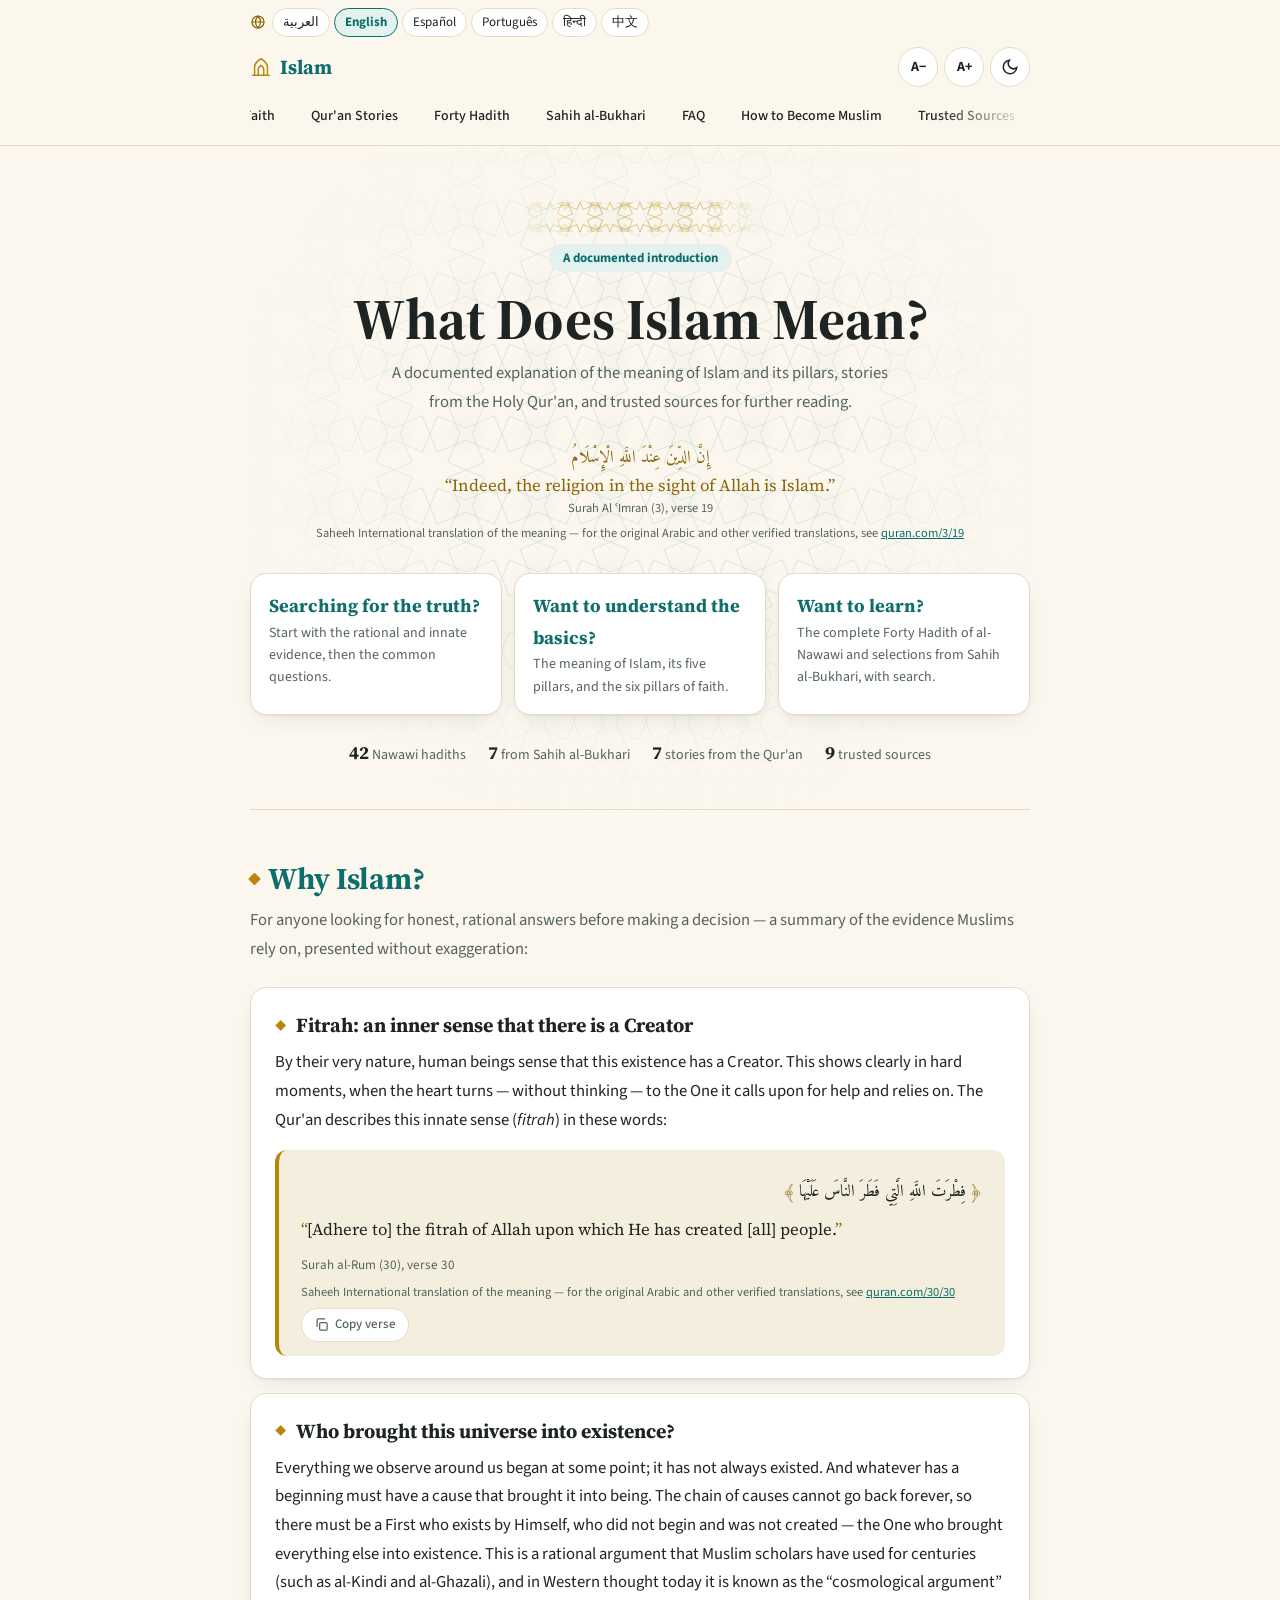
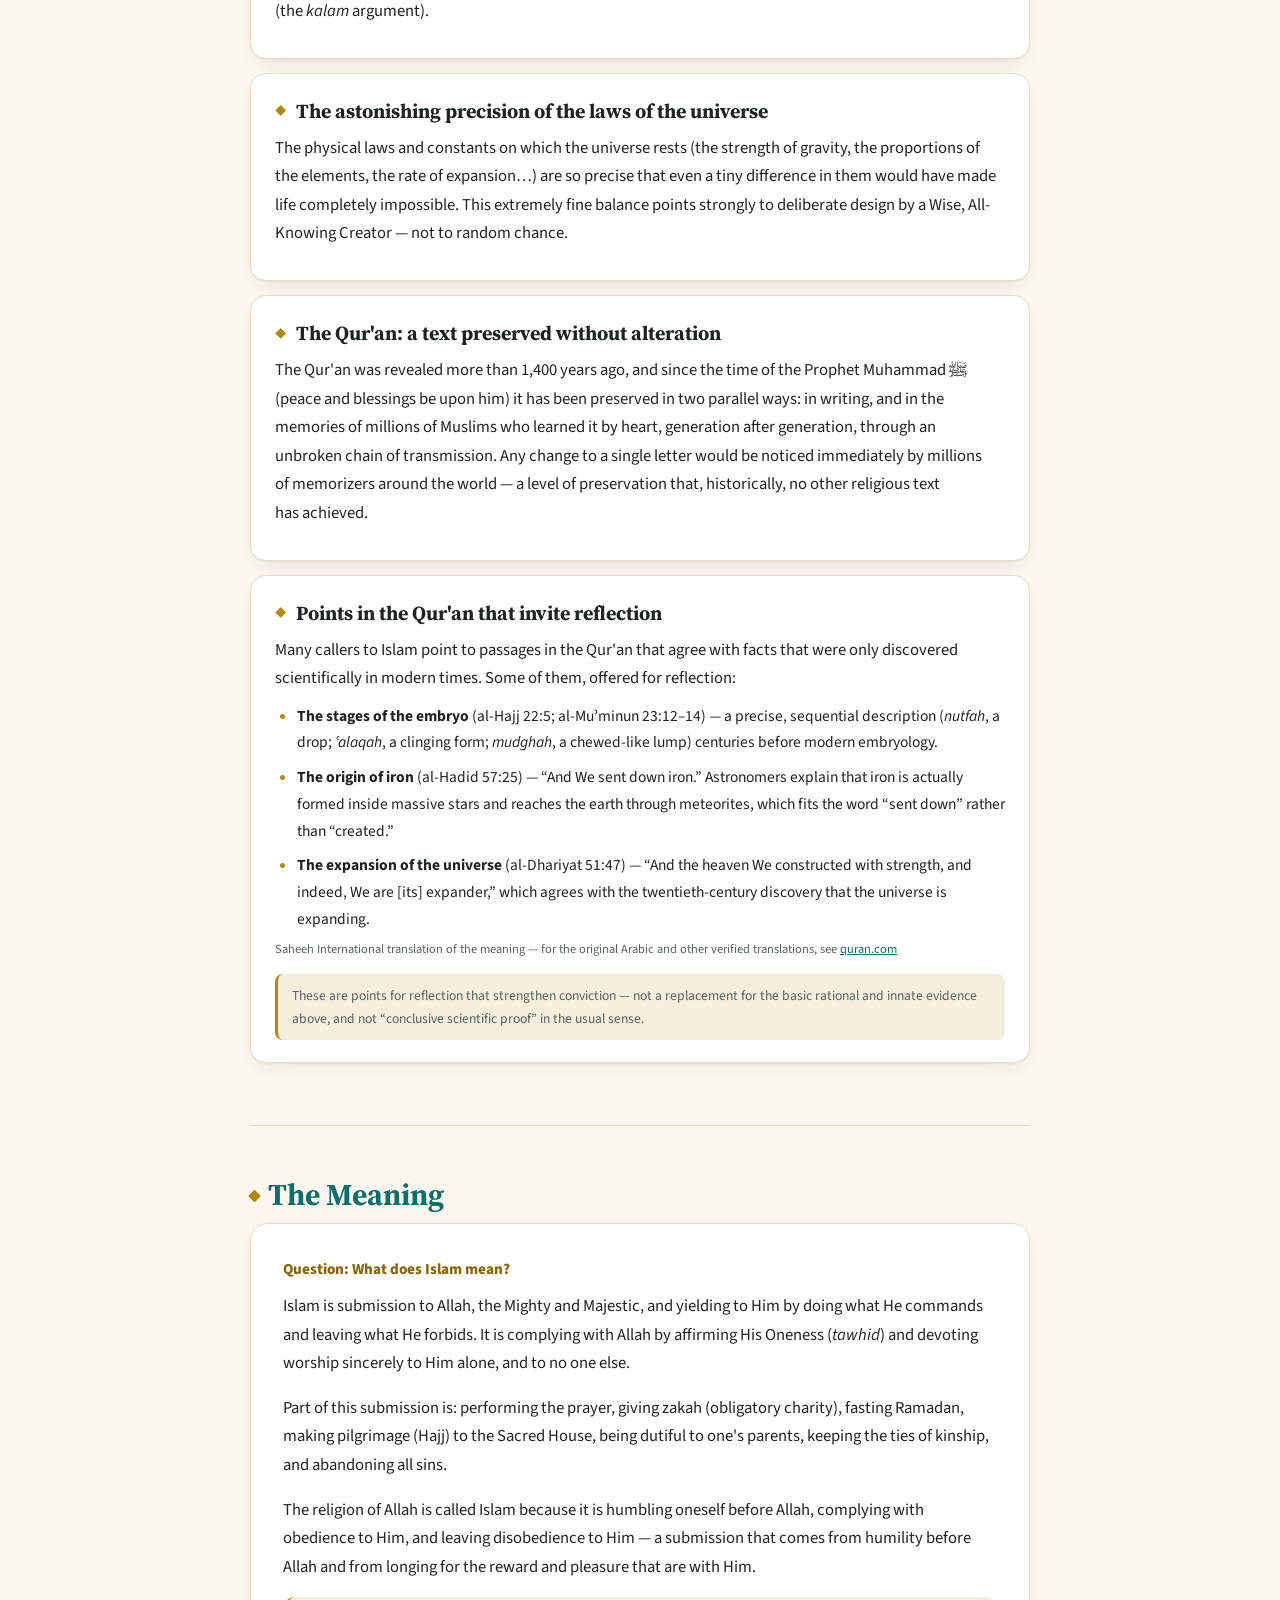
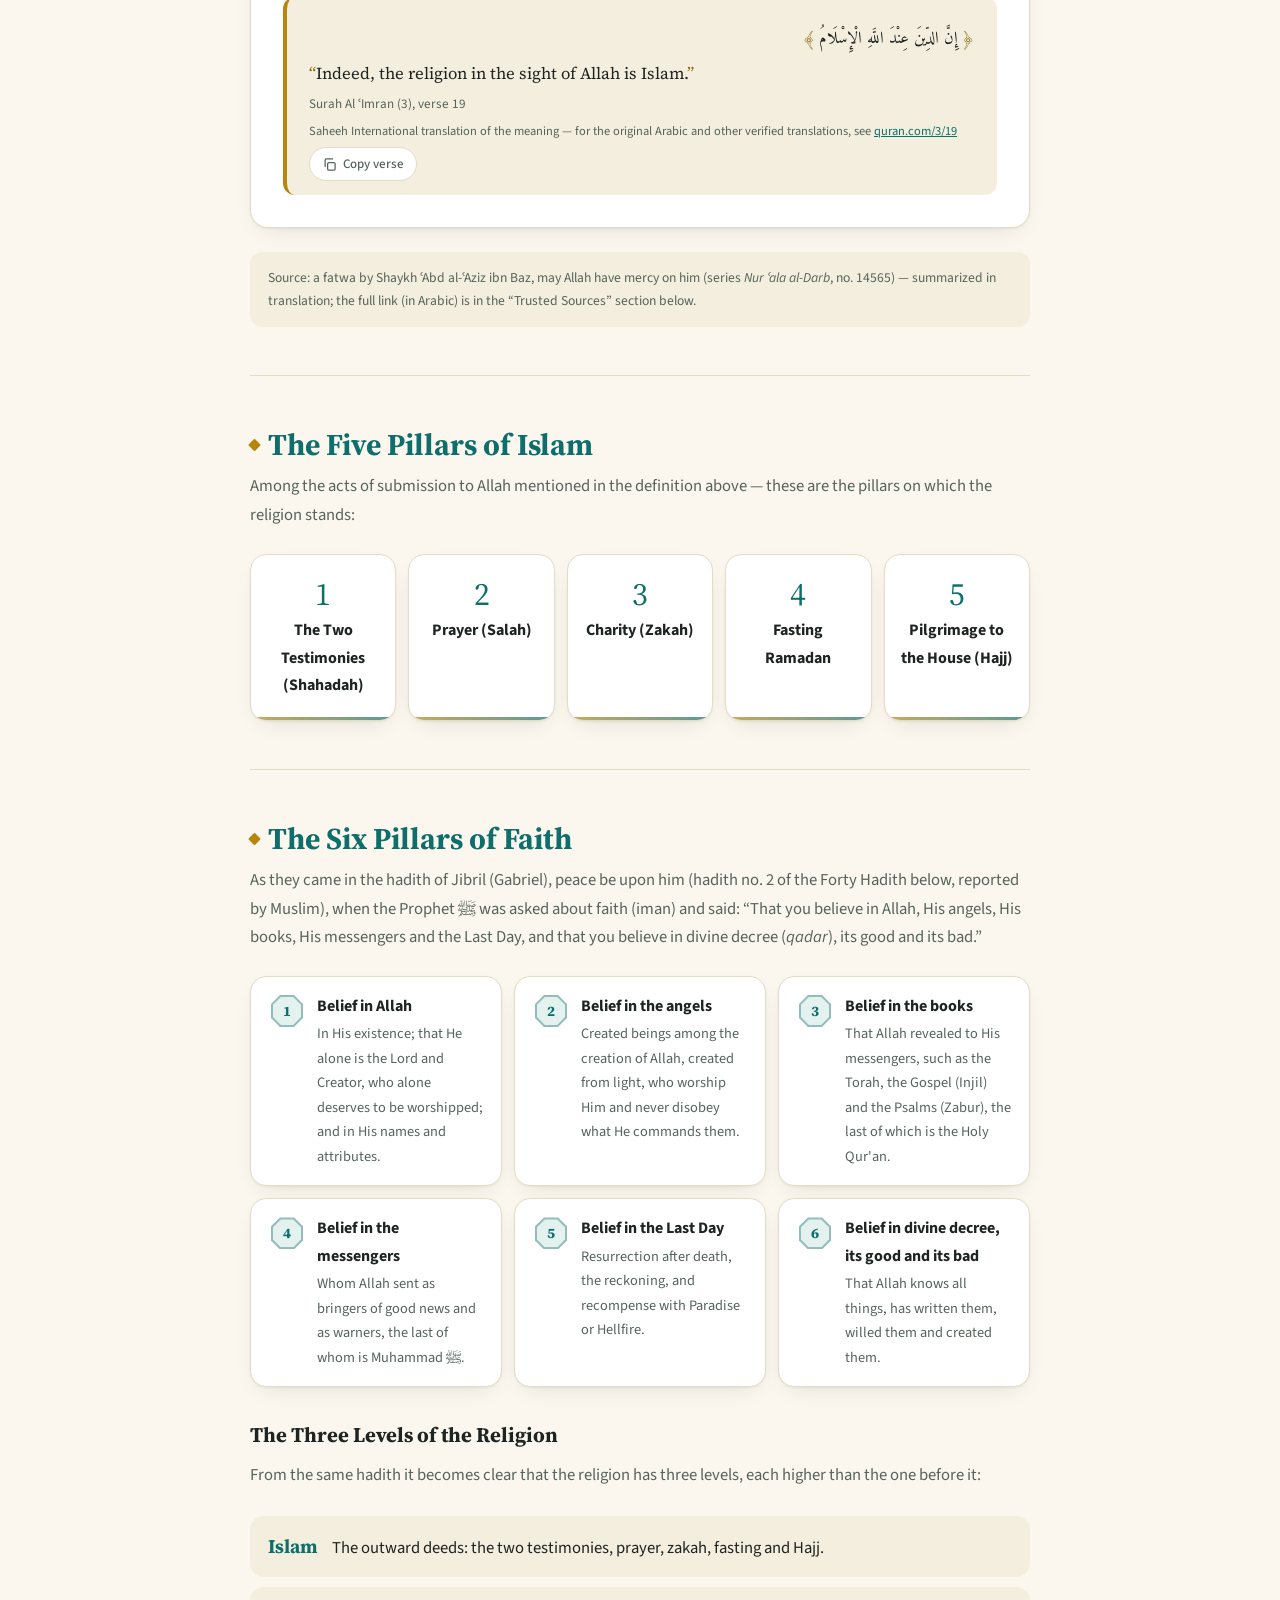
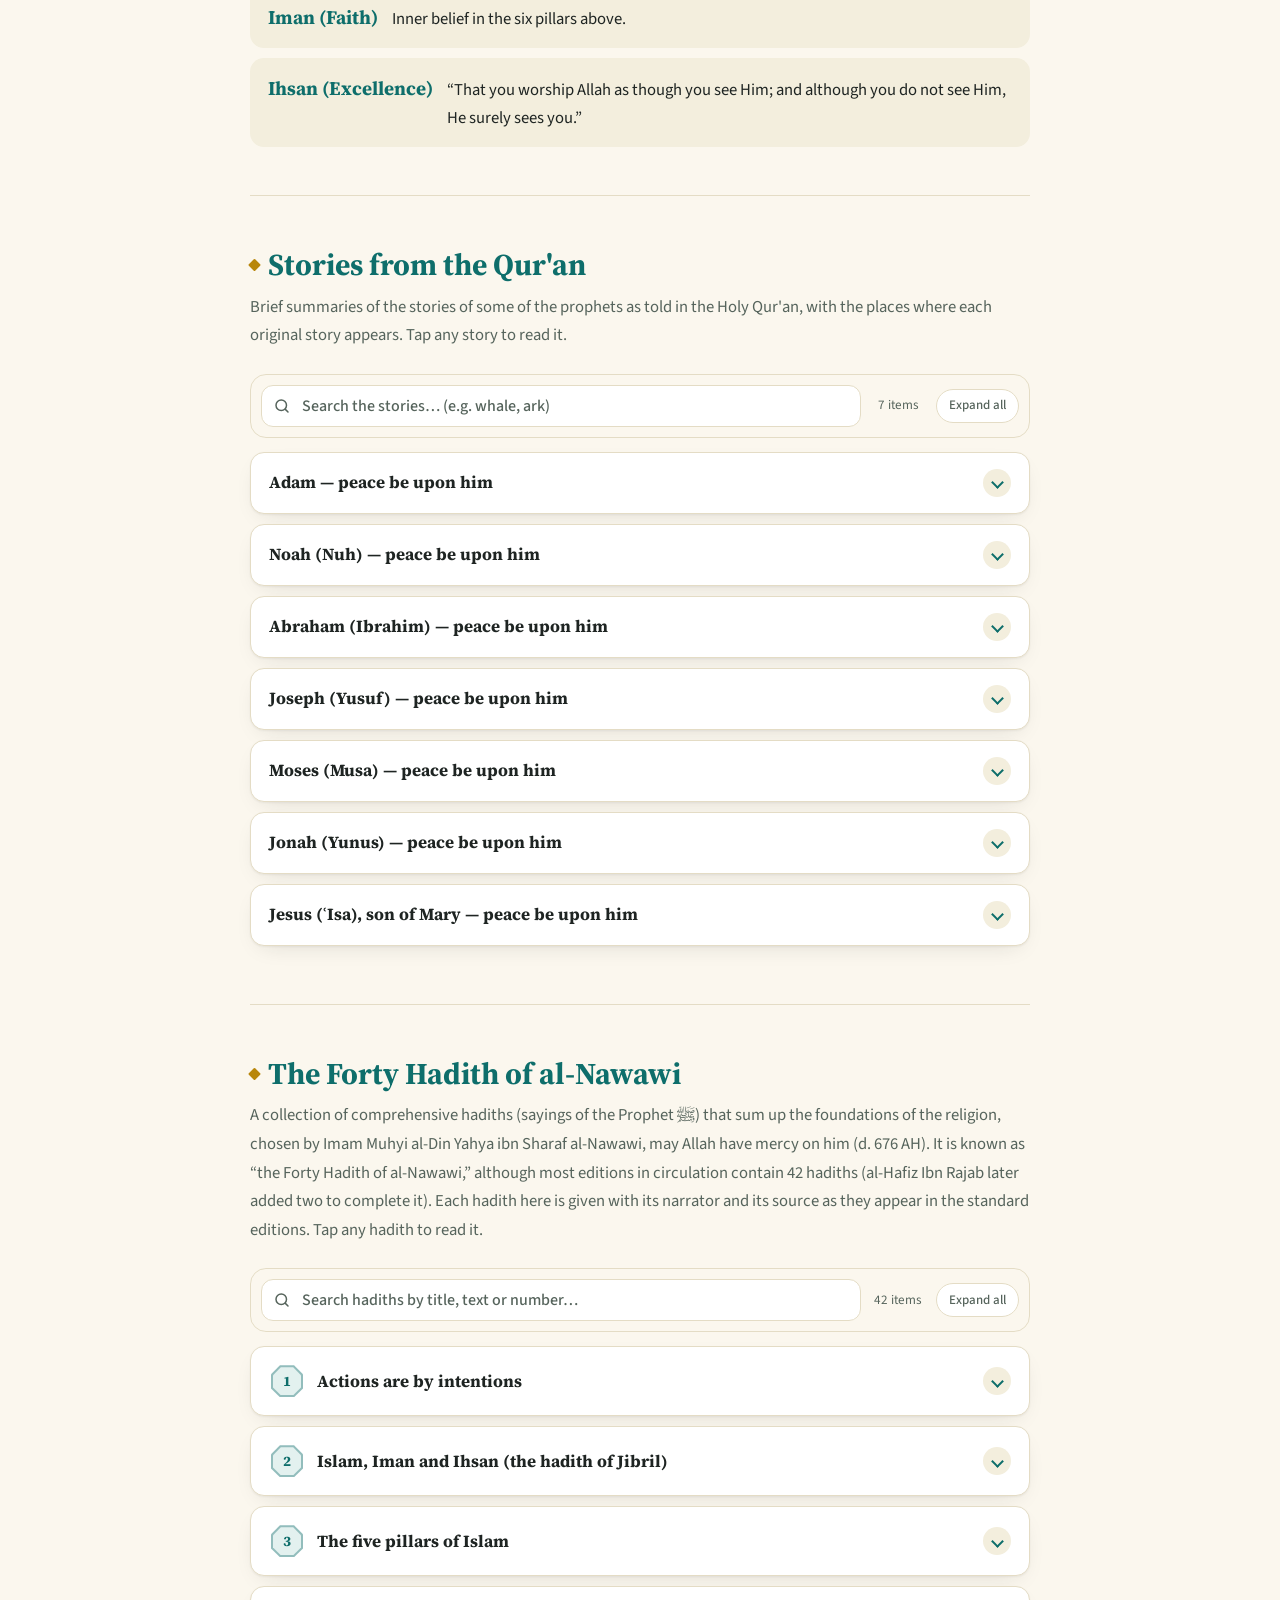
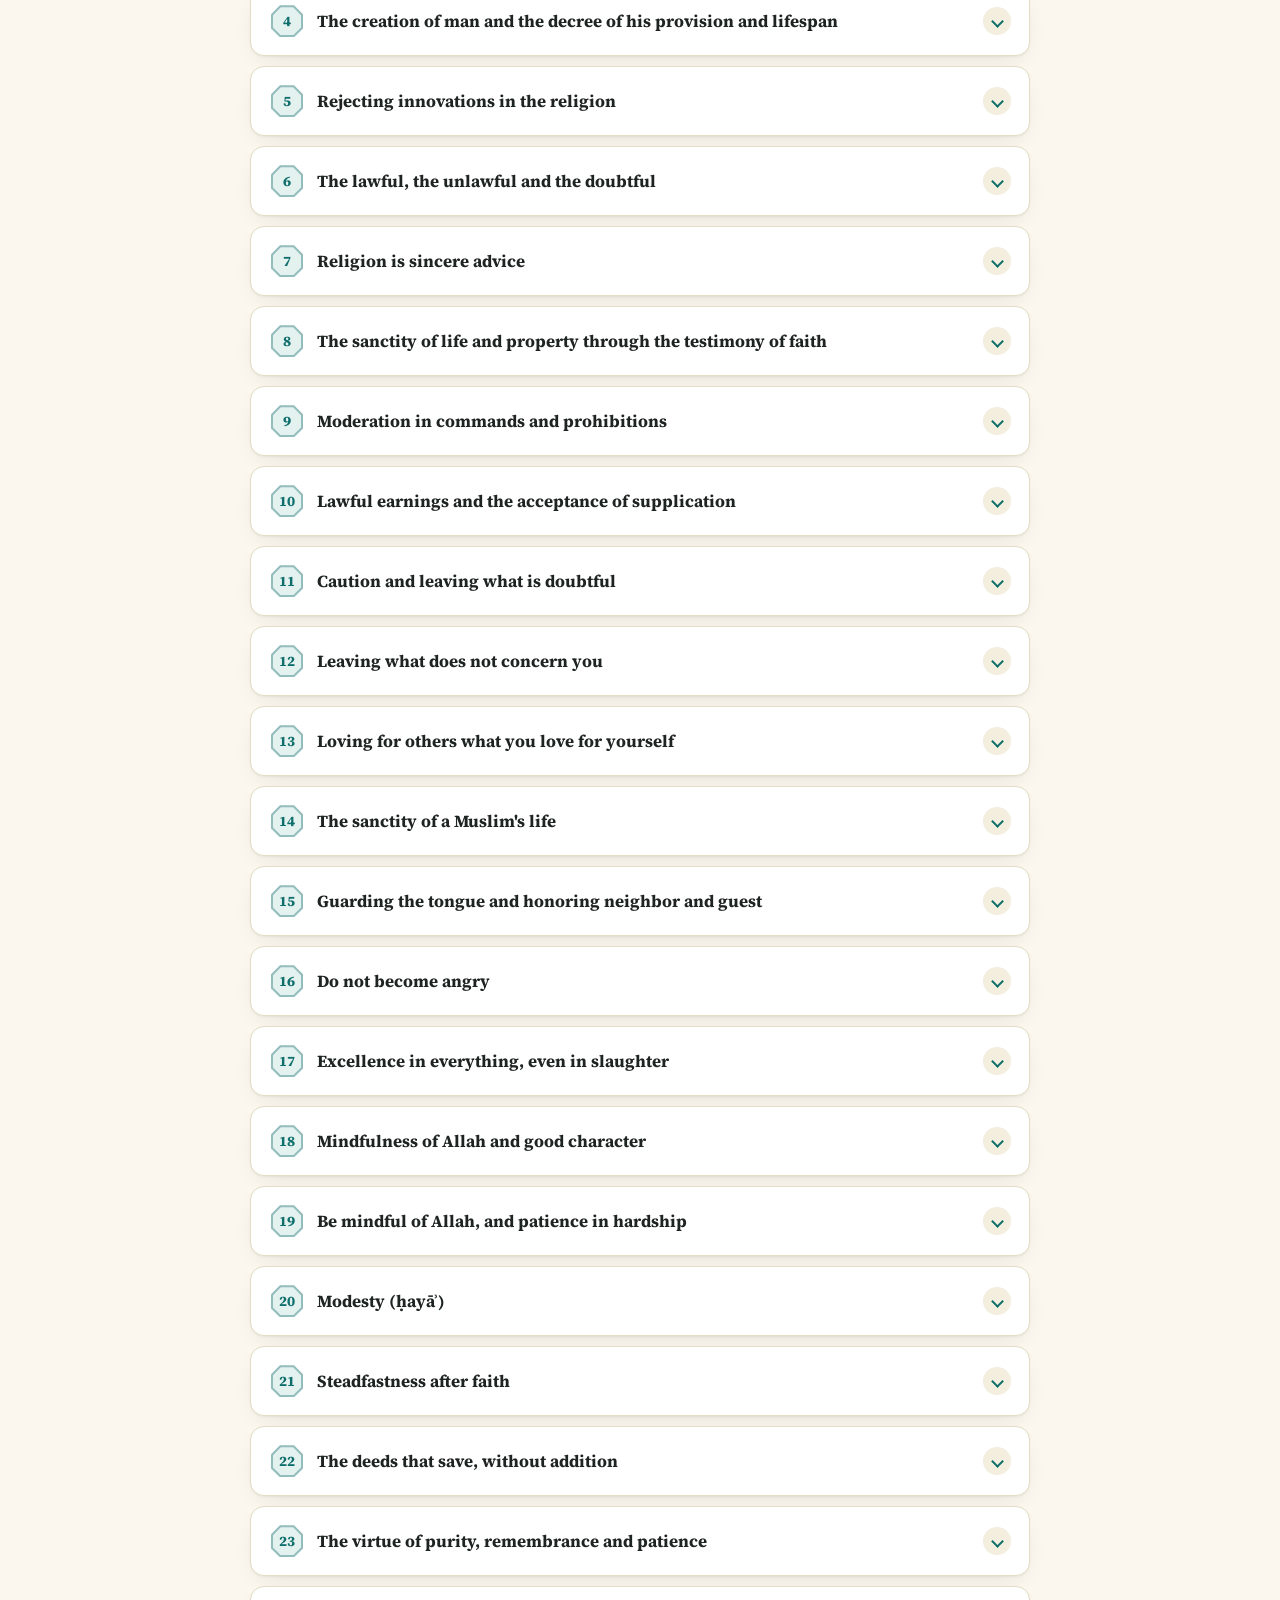
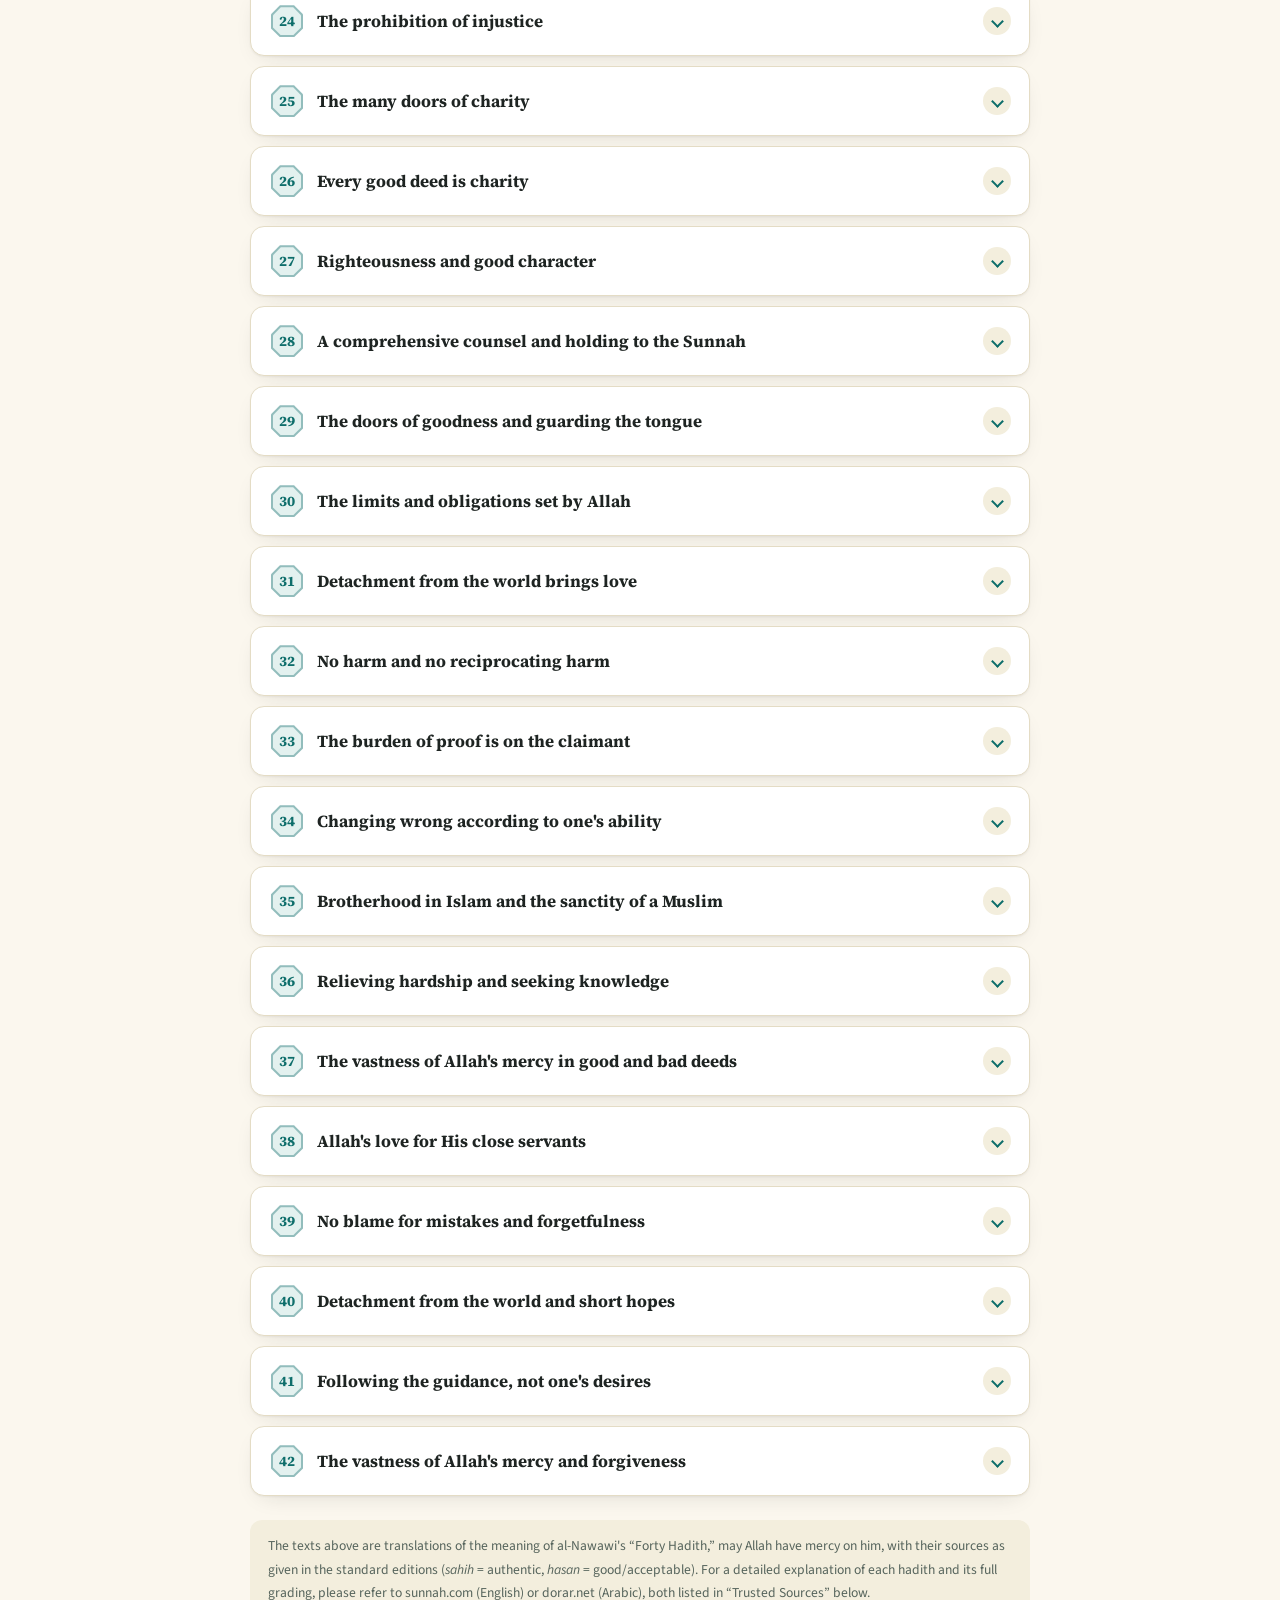
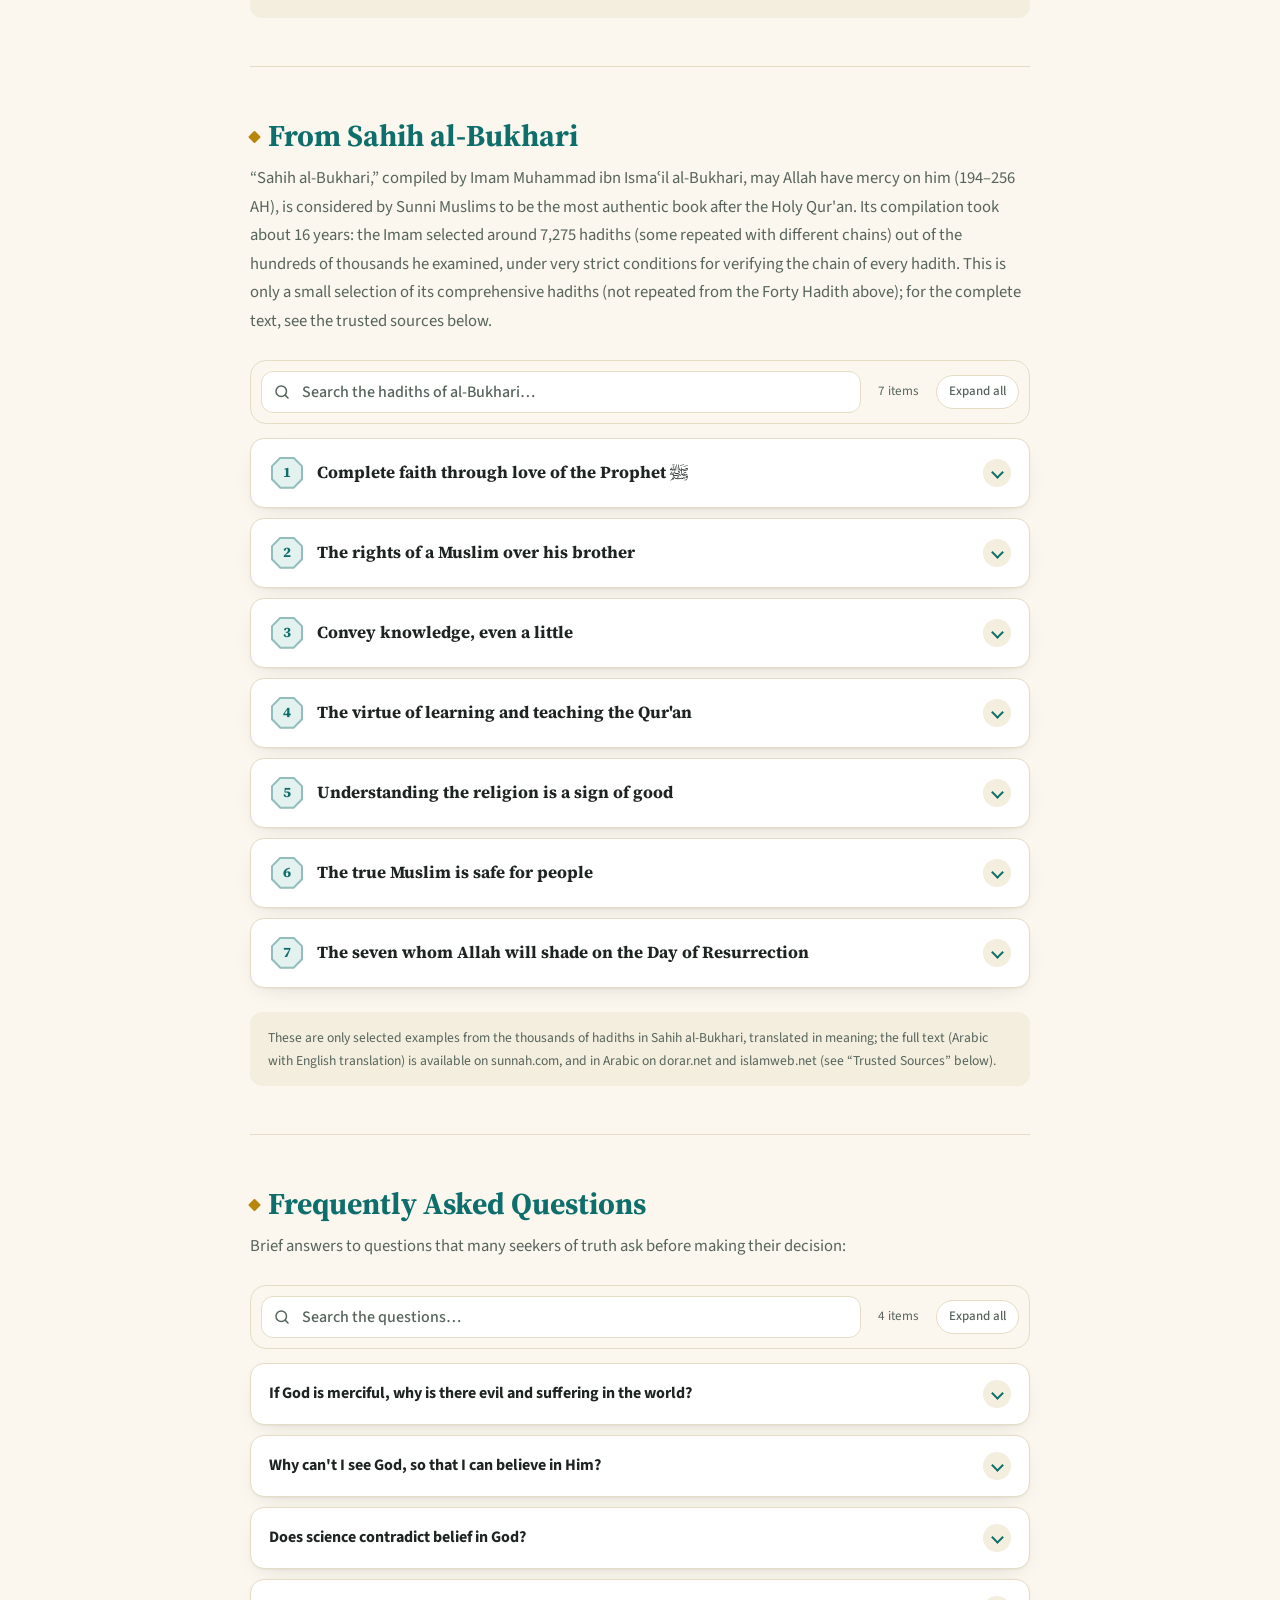
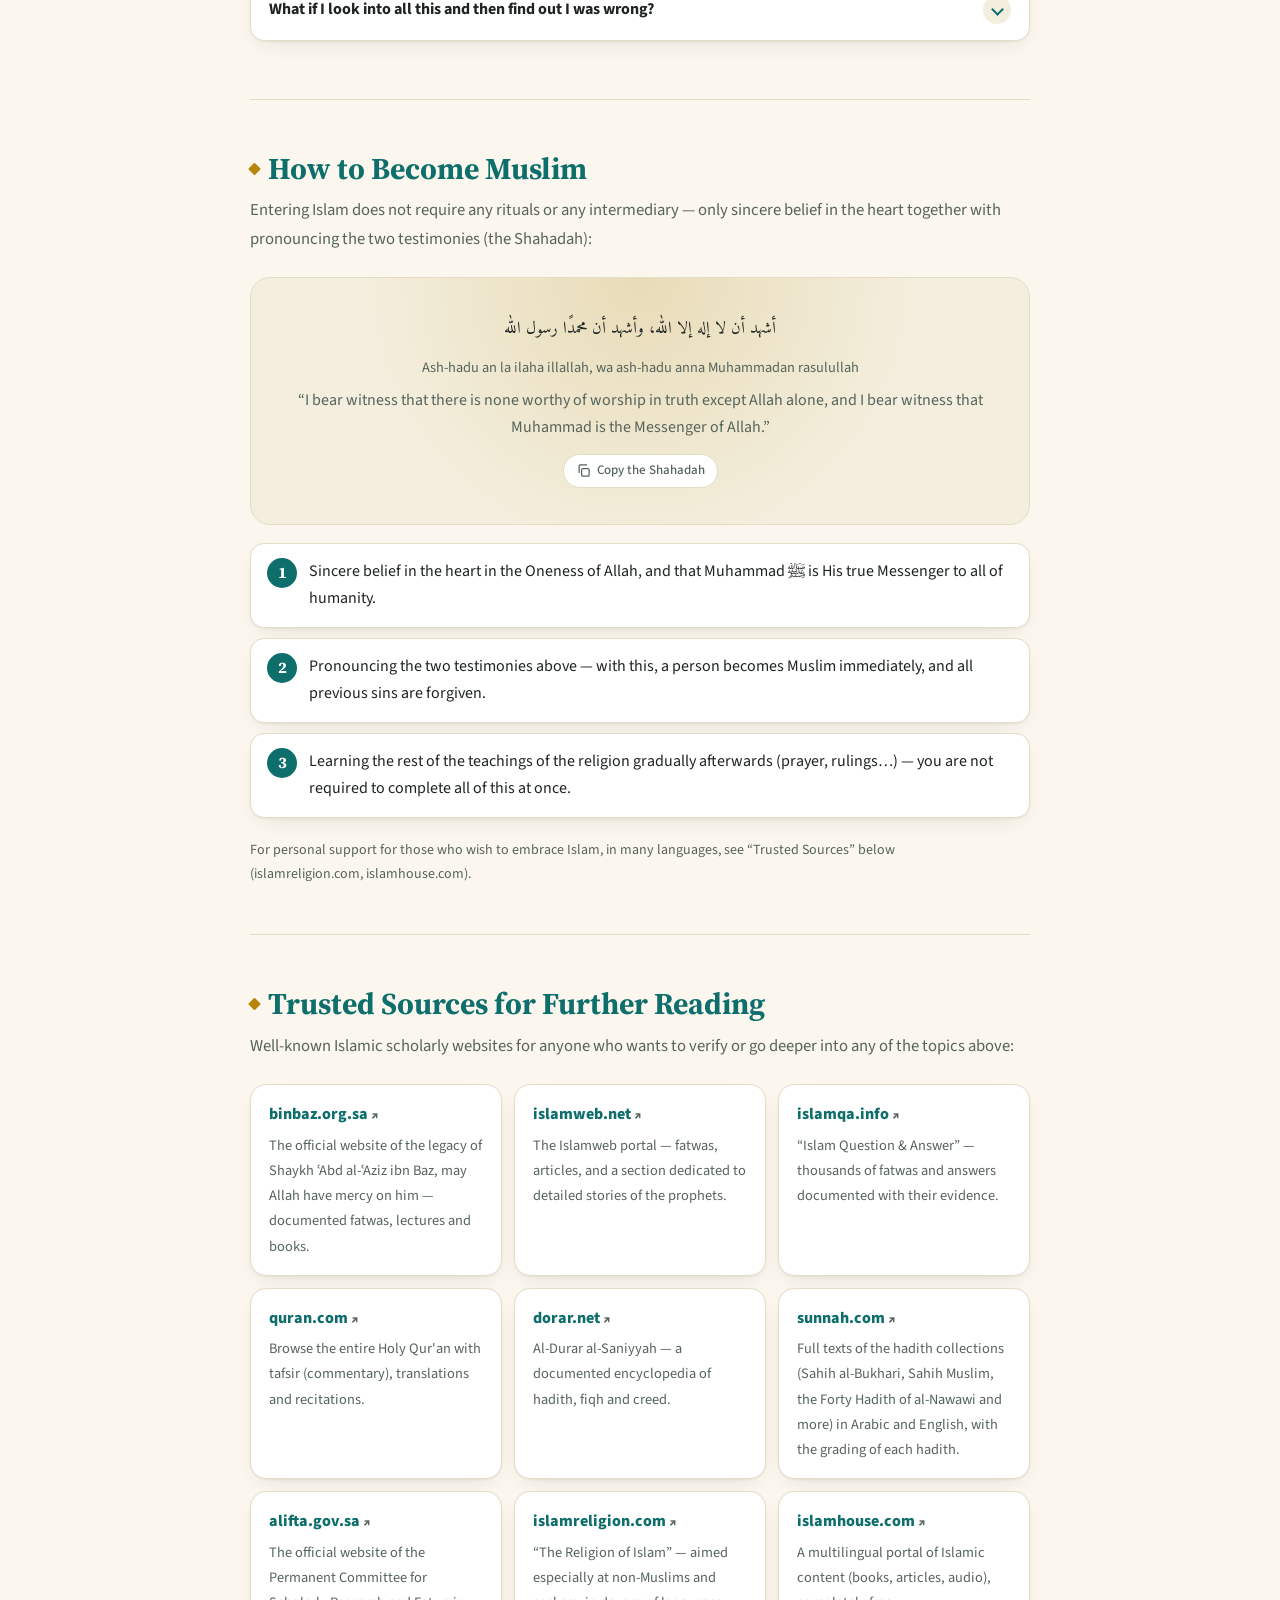
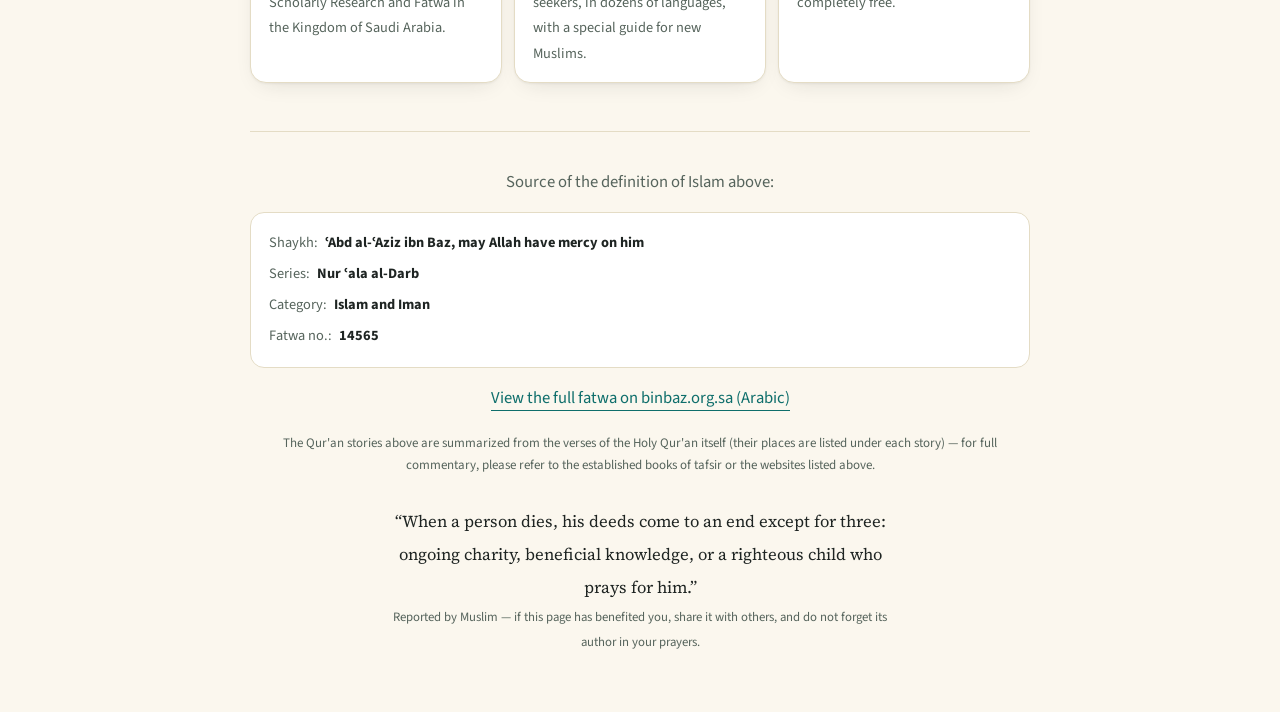
==== commit 5bca6de6: "Add files via upload" ====
--- a/en.html
+++ b/en.html
@@ -5,6 +5,13 @@
 <meta name="viewport" content="width=device-width, initial-scale=1.0">
 <title>What Does Islam Mean?</title>
 <meta name="description" content="A documented introduction to the meaning of Islam, its pillars, stories of the prophets from the Qur&#x27;an, the Forty Hadith of al-Nawawi, selections from Sahih al-Bukhari, and trusted sources.">
+<link rel="canonical" href="https://rfgeery.github.io/islam-site/en.html">
+<meta property="og:type" content="website">
+<meta property="og:title" content="What Does Islam Mean?">
+<meta property="og:description" content="A documented introduction to the meaning of Islam, its pillars, stories of the prophets from the Qur&#x27;an, the Forty Hadith of al-Nawawi, selections from Sahih al-Bukhari, and trusted sources.">
+<meta property="og:url" content="https://rfgeery.github.io/islam-site/en.html">
+<meta property="og:locale" content="en_US">
+<meta name="twitter:card" content="summary">
 <link rel="alternate" hreflang="ar" href="https://rfgeery.github.io/islam-site/">
 <link rel="alternate" hreflang="en" href="https://rfgeery.github.io/islam-site/en.html">
 <link rel="alternate" hreflang="es" href="https://rfgeery.github.io/islam-site/es.html">
